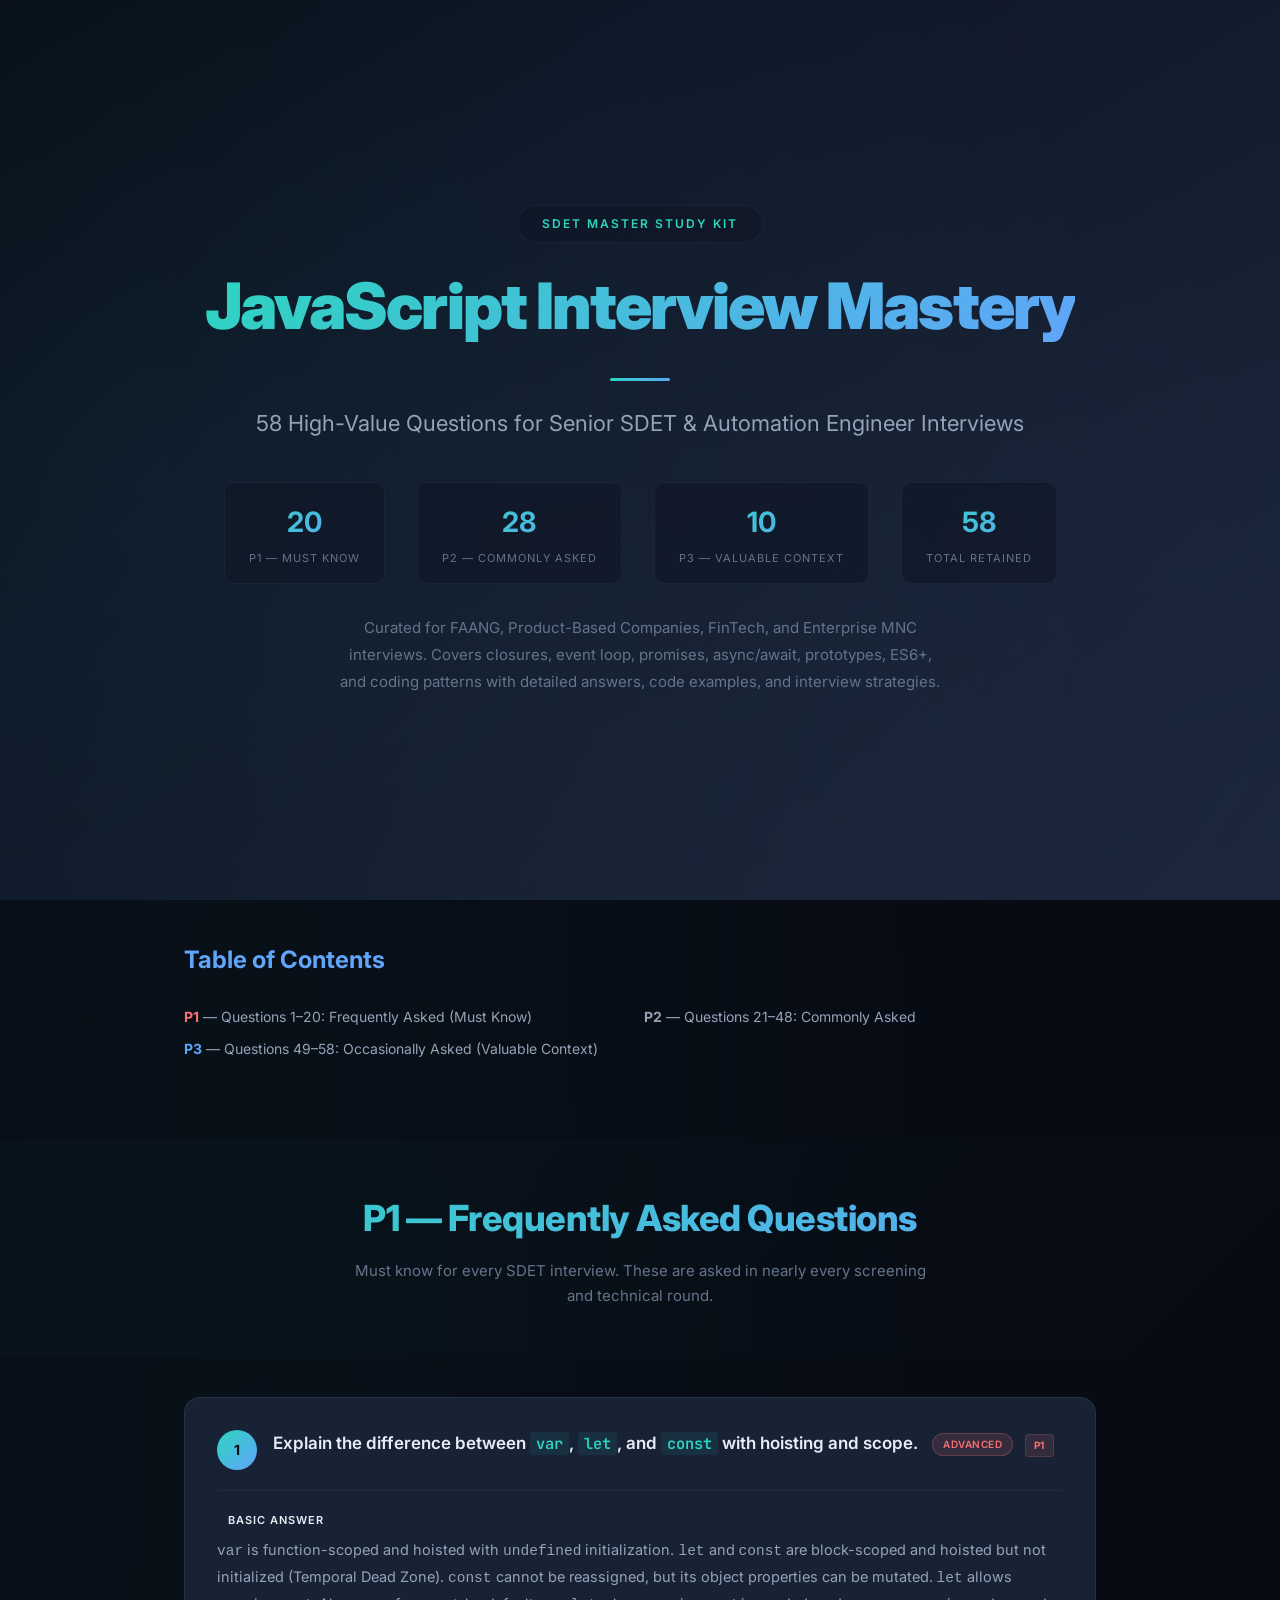
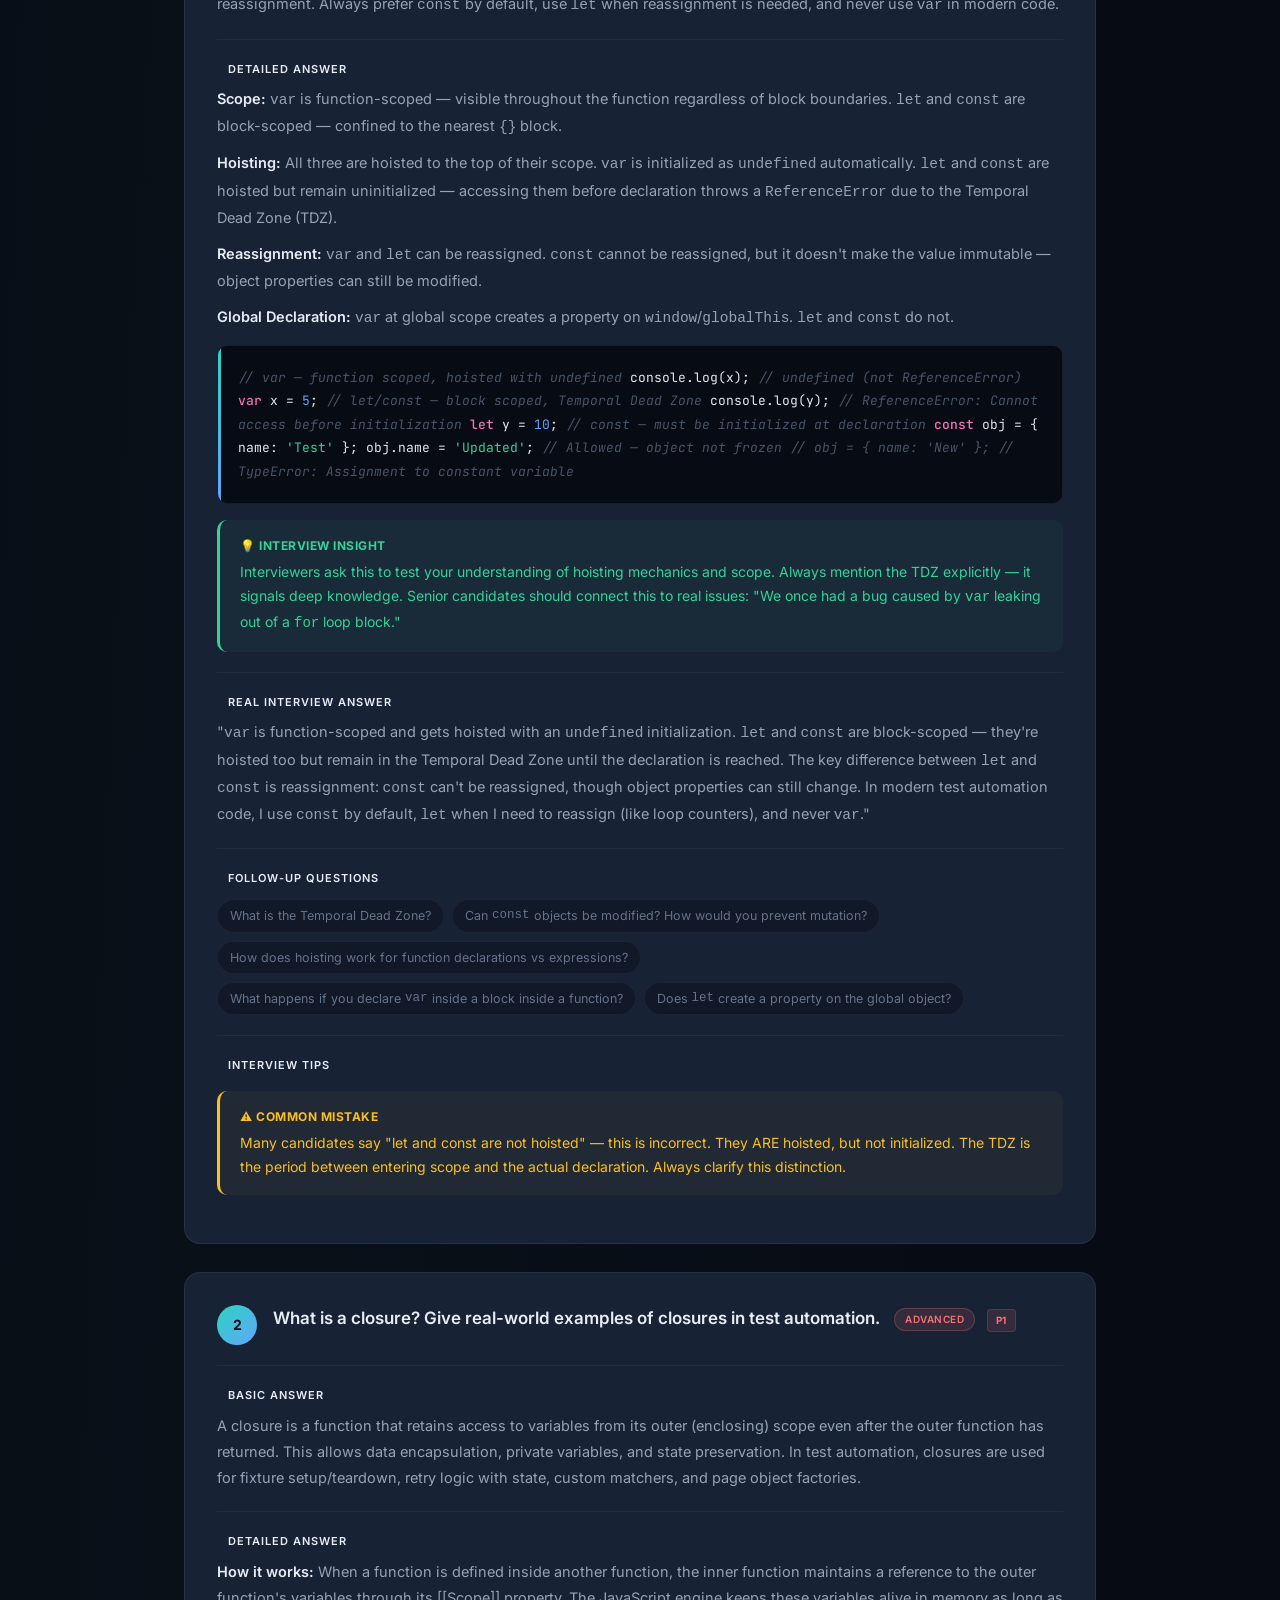
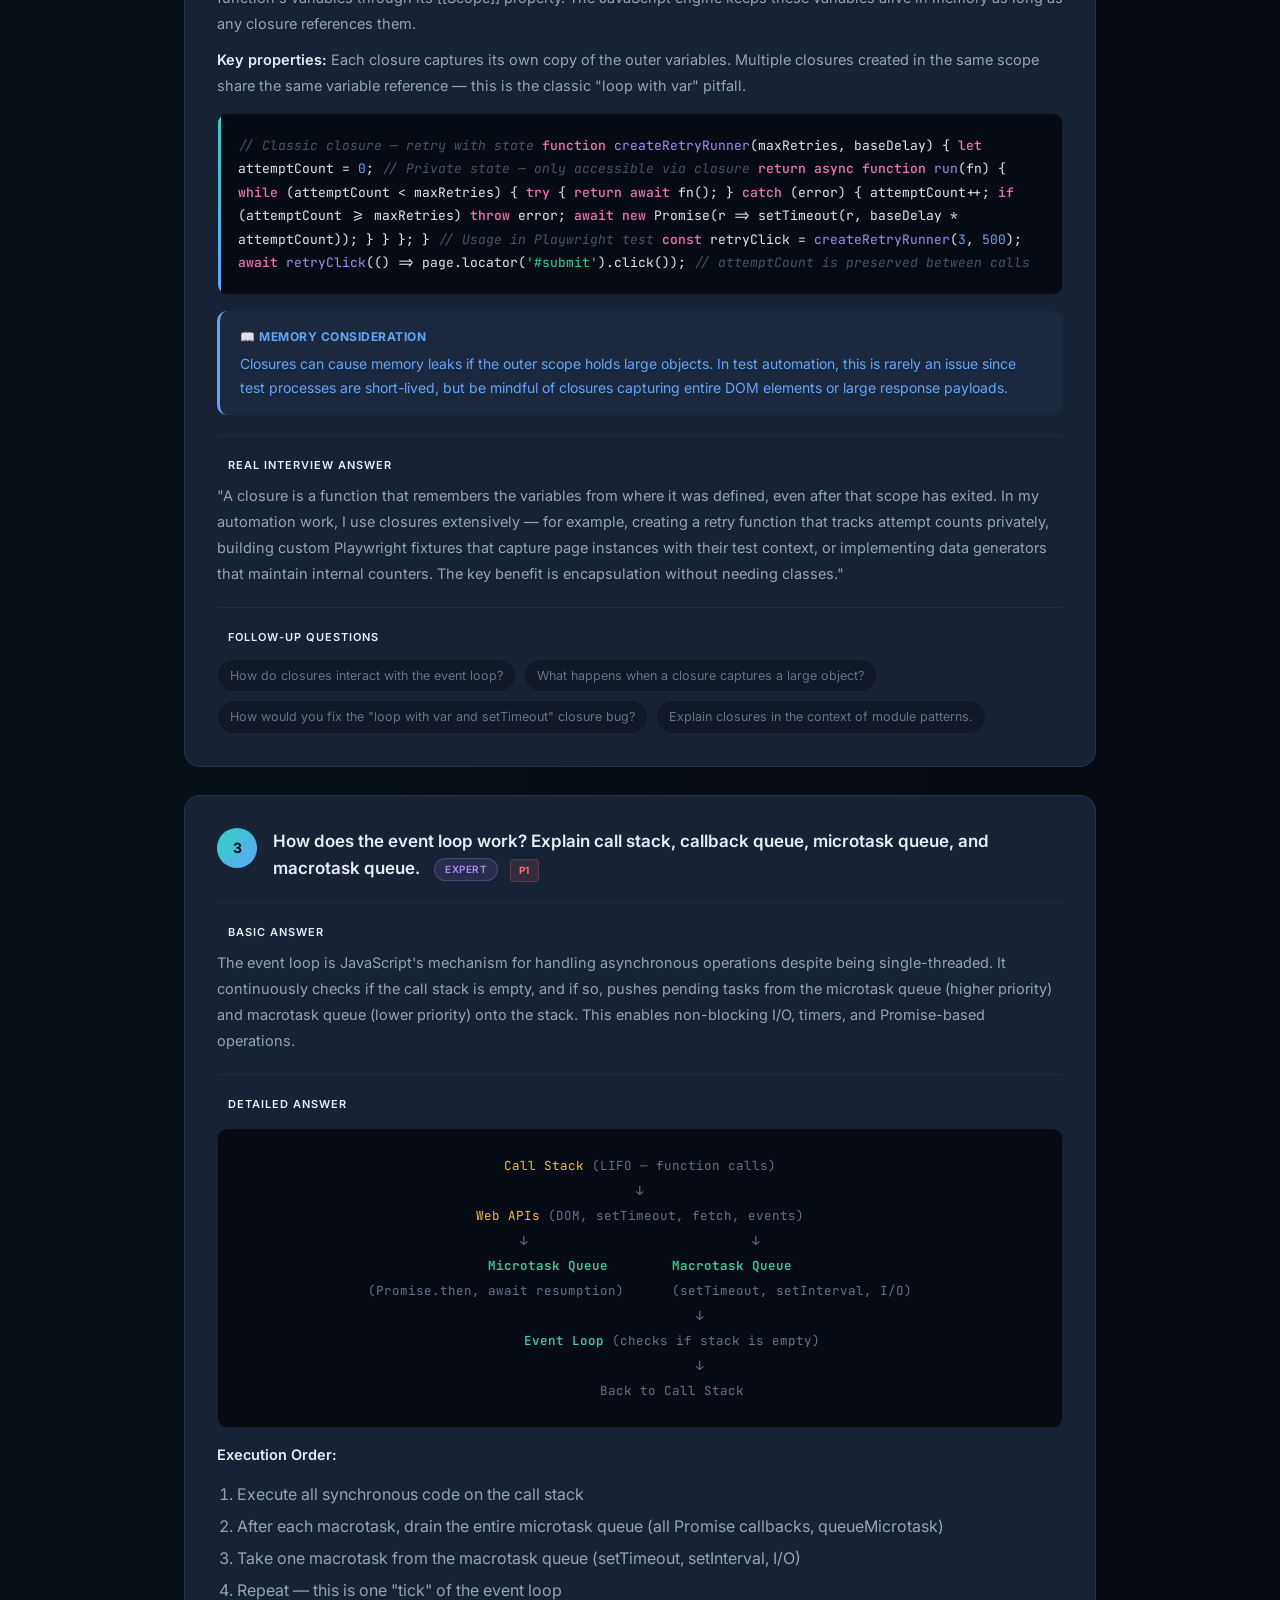
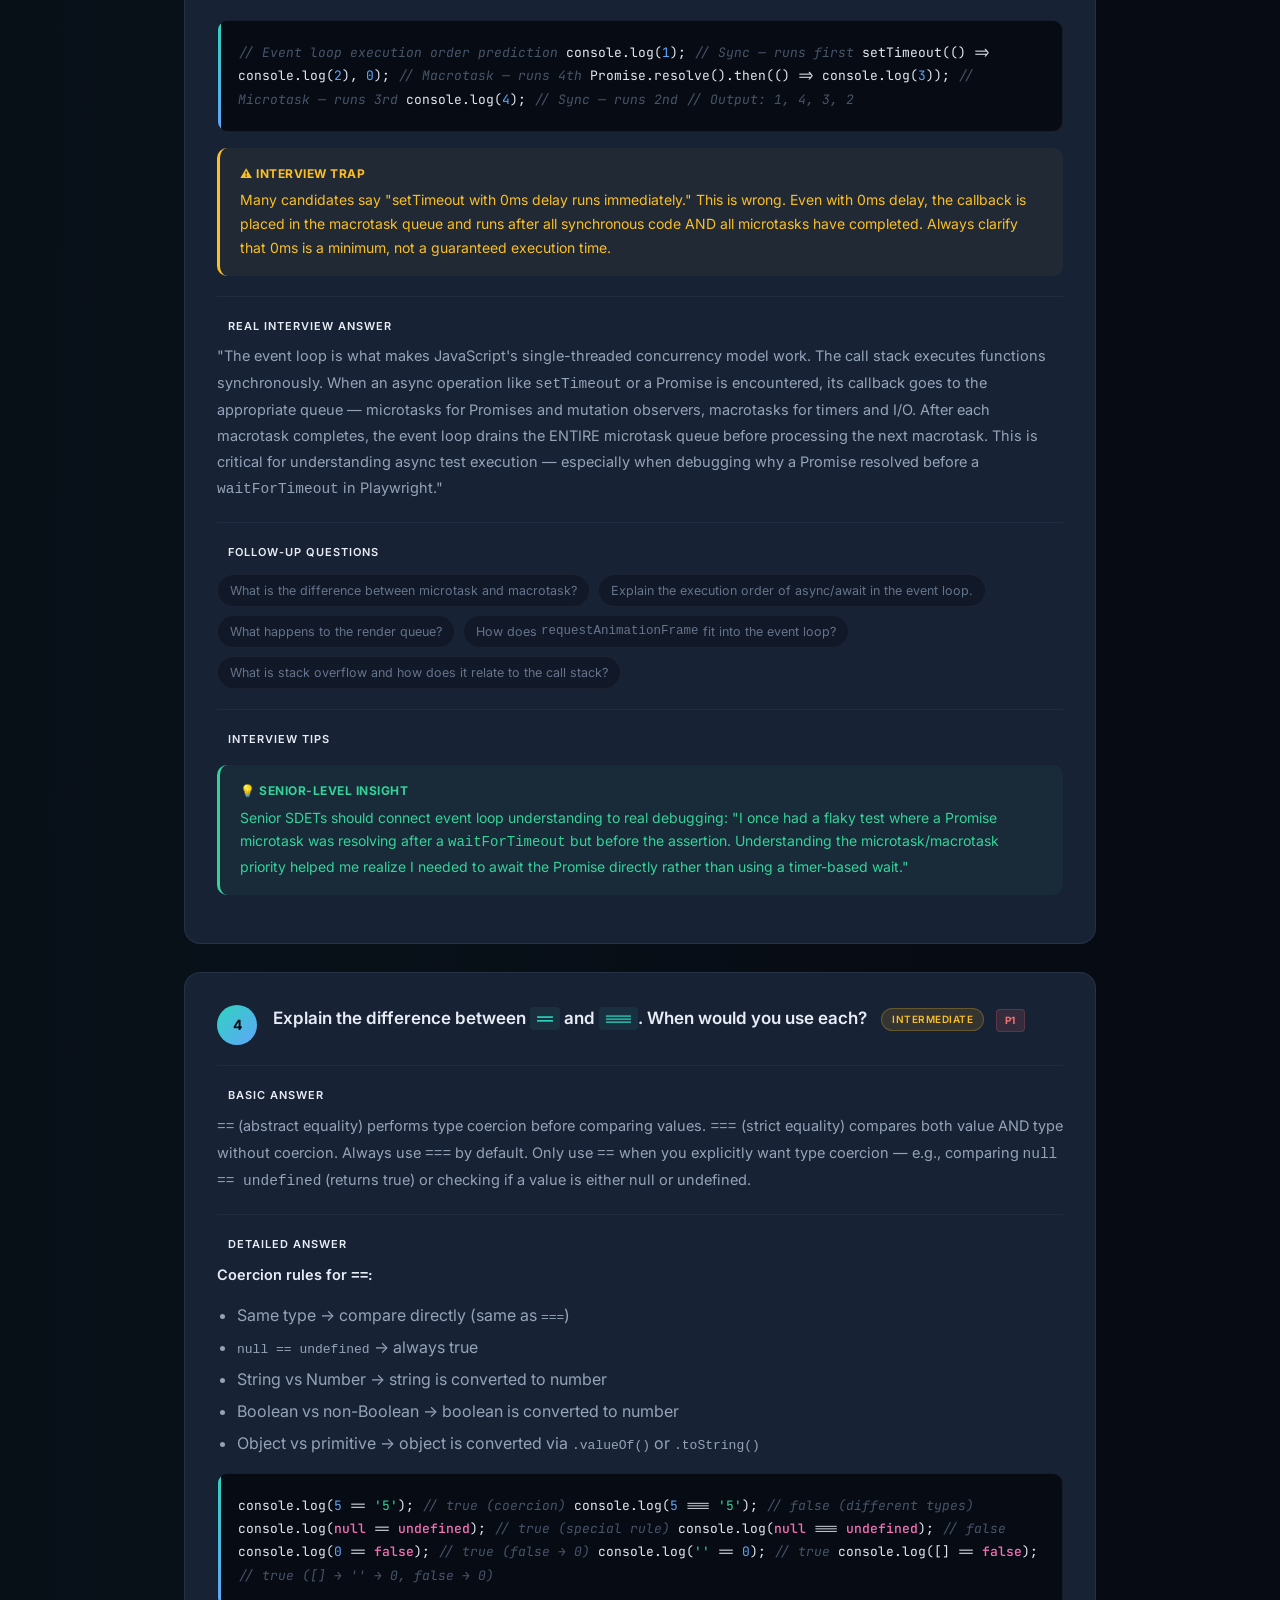
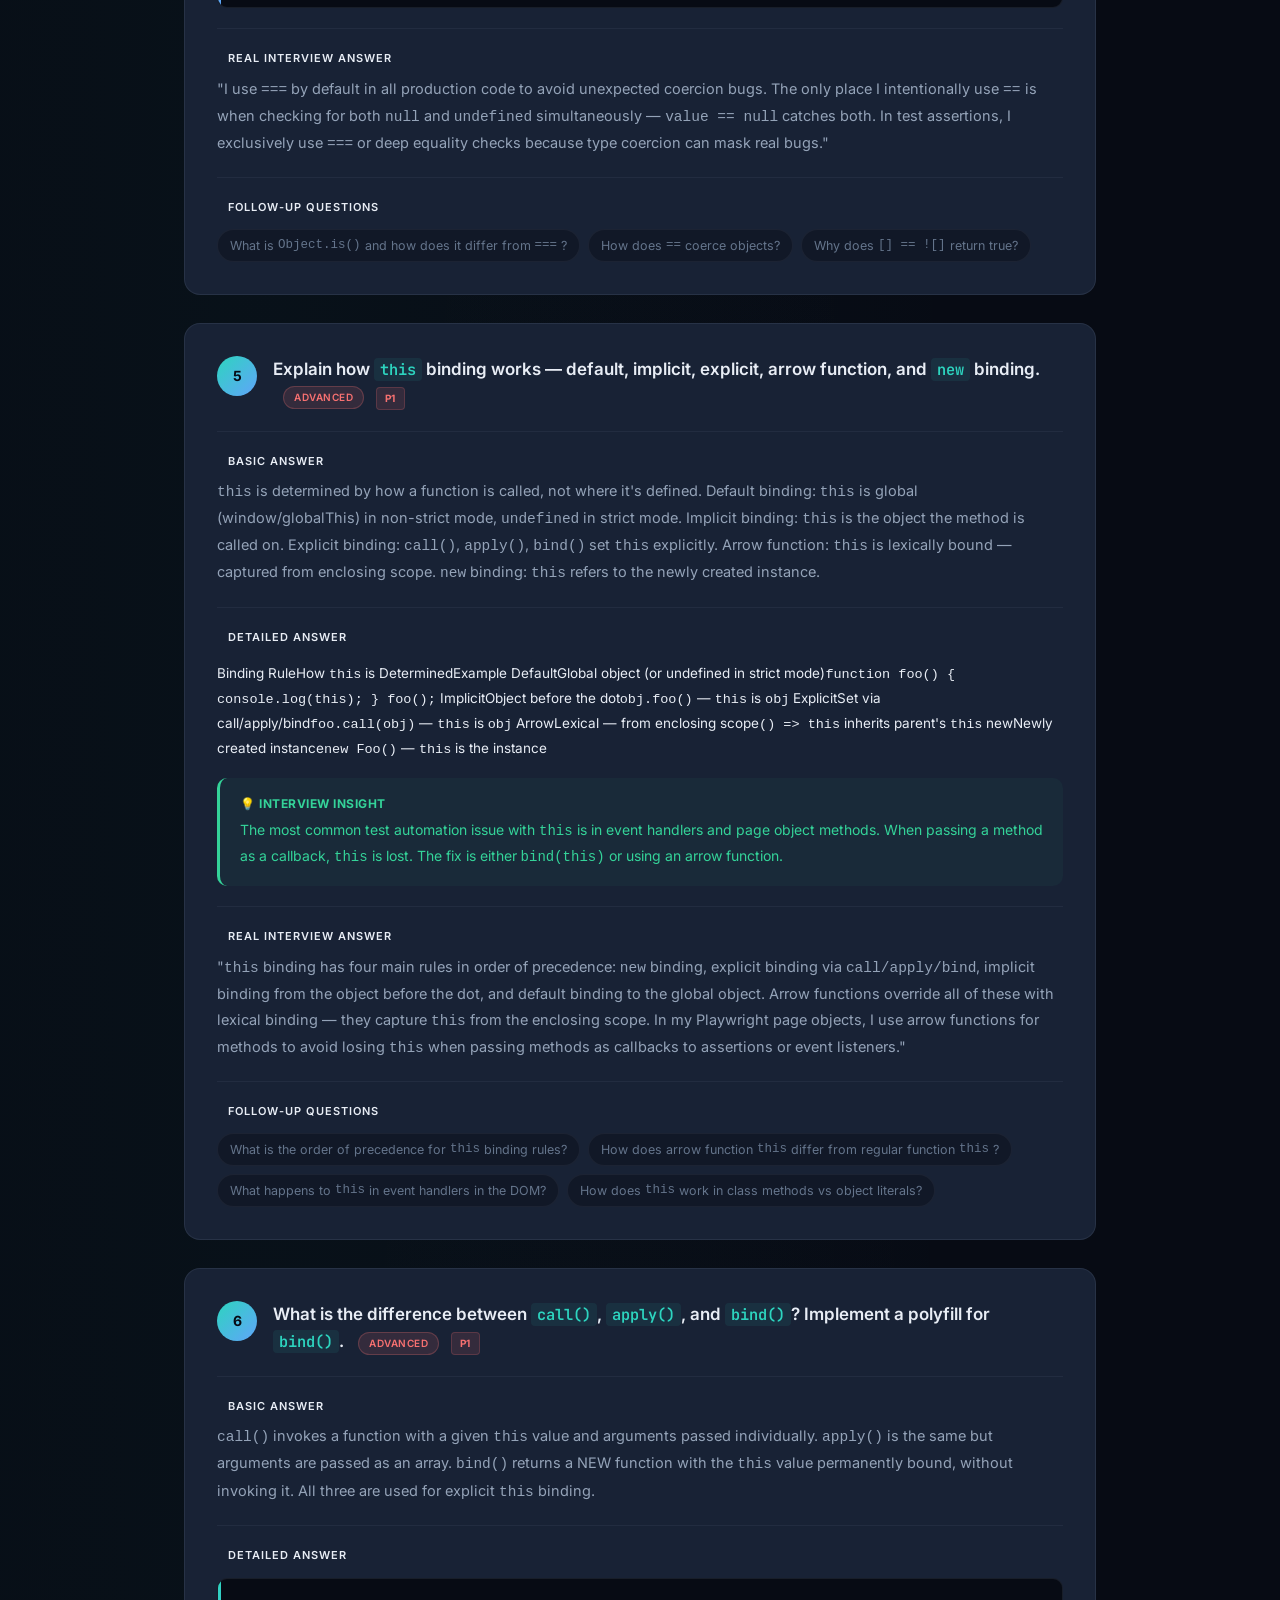
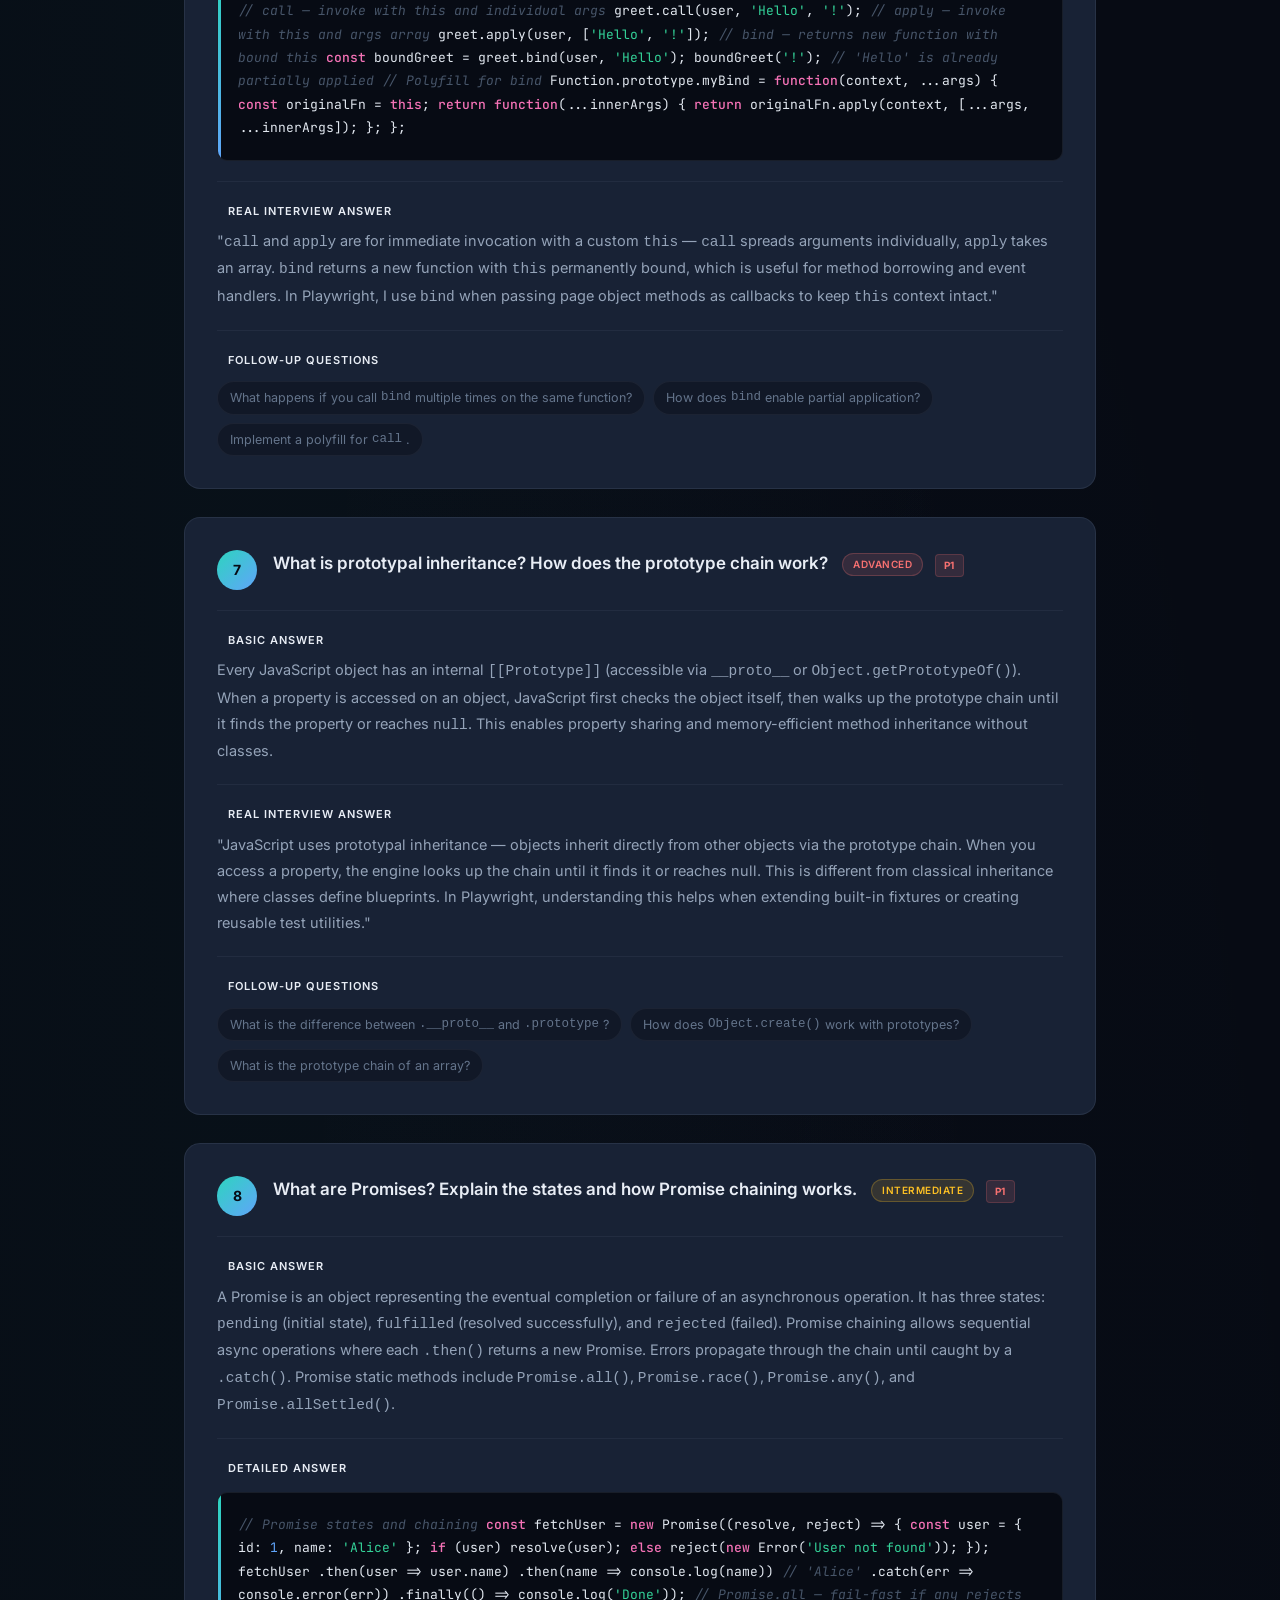
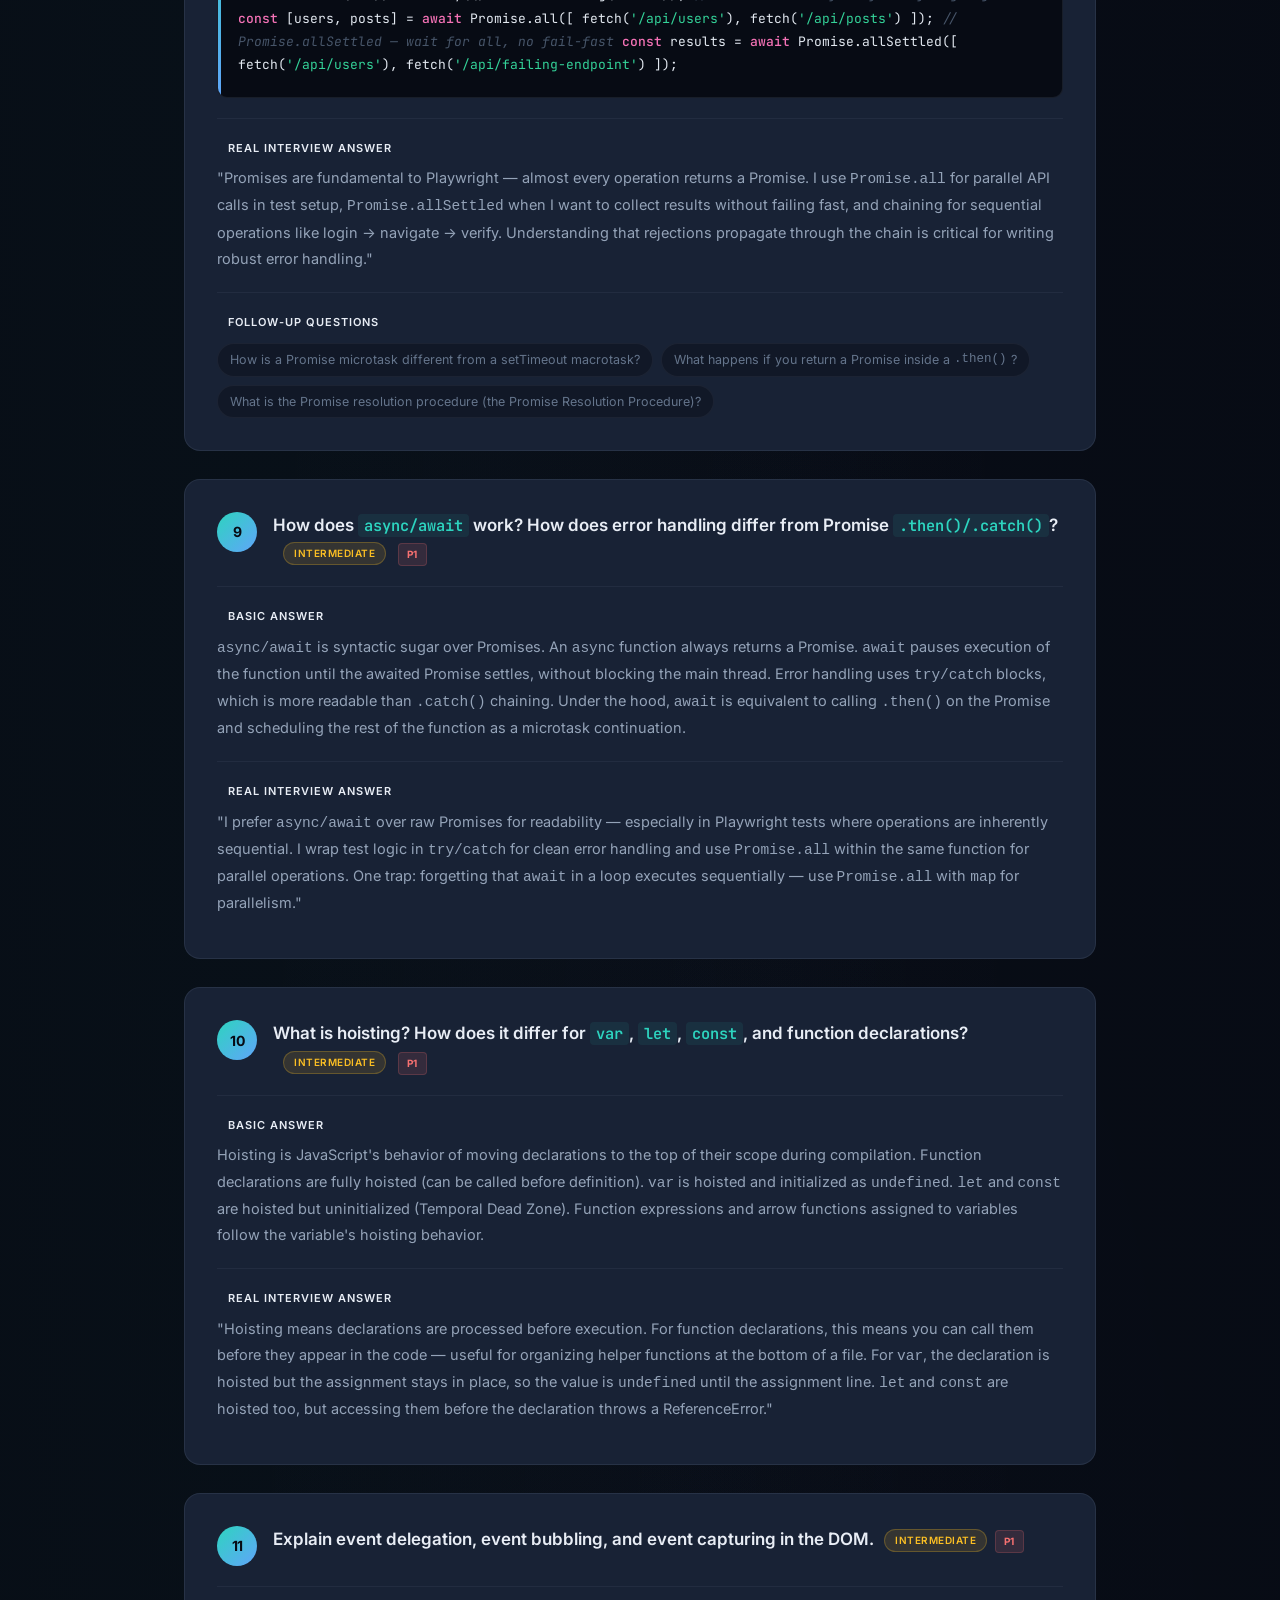
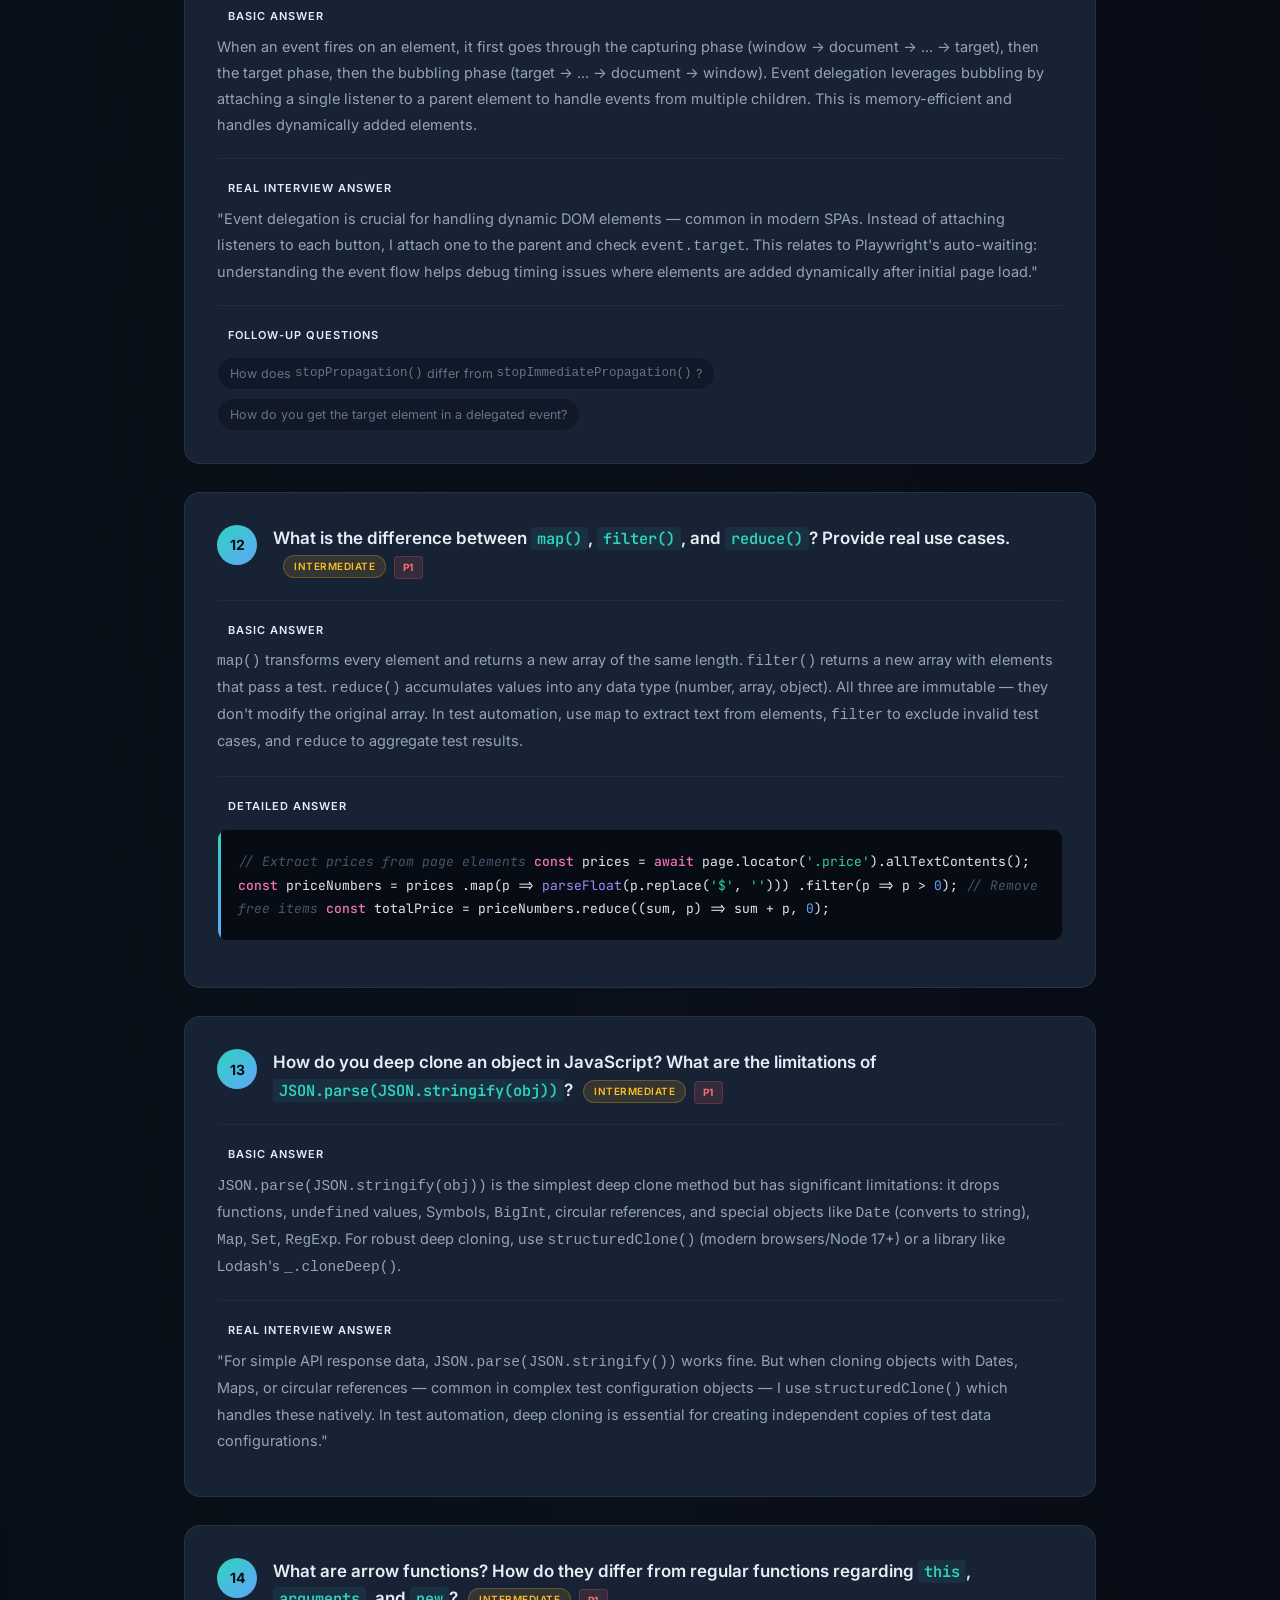
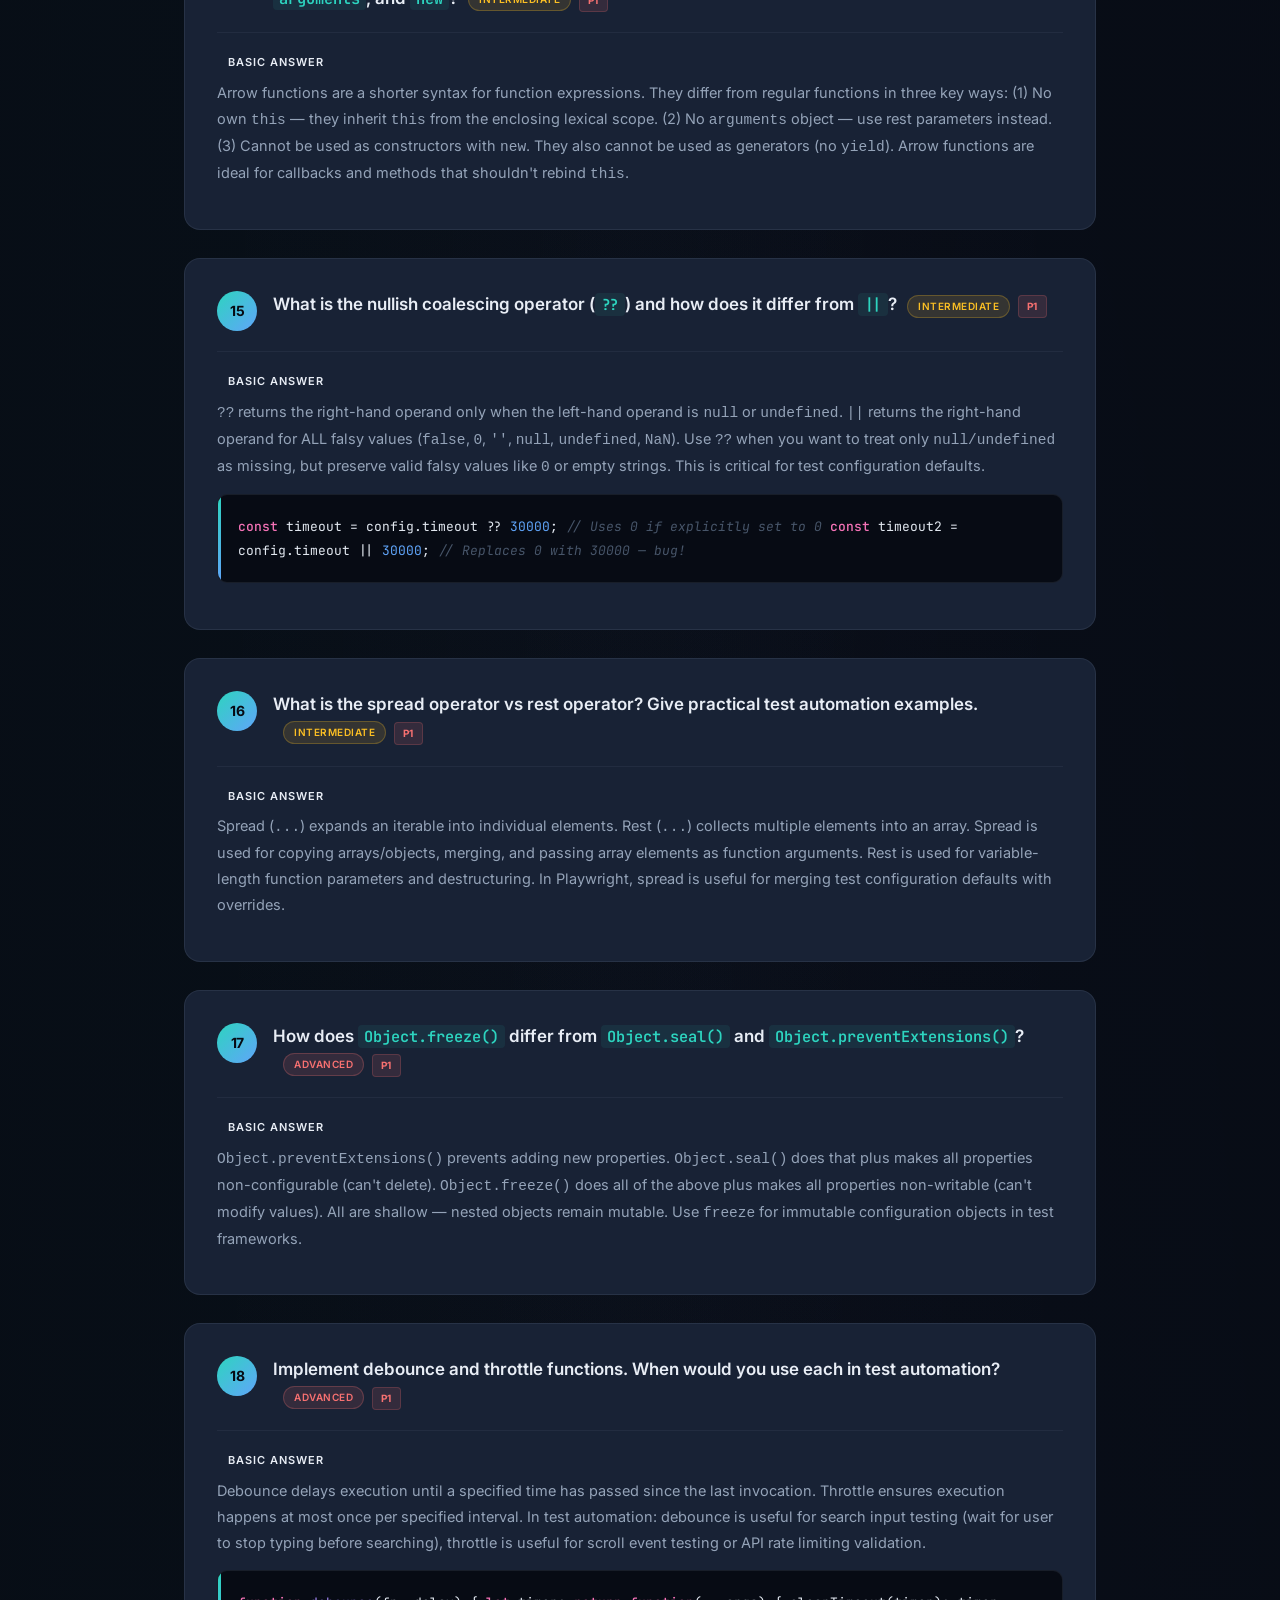
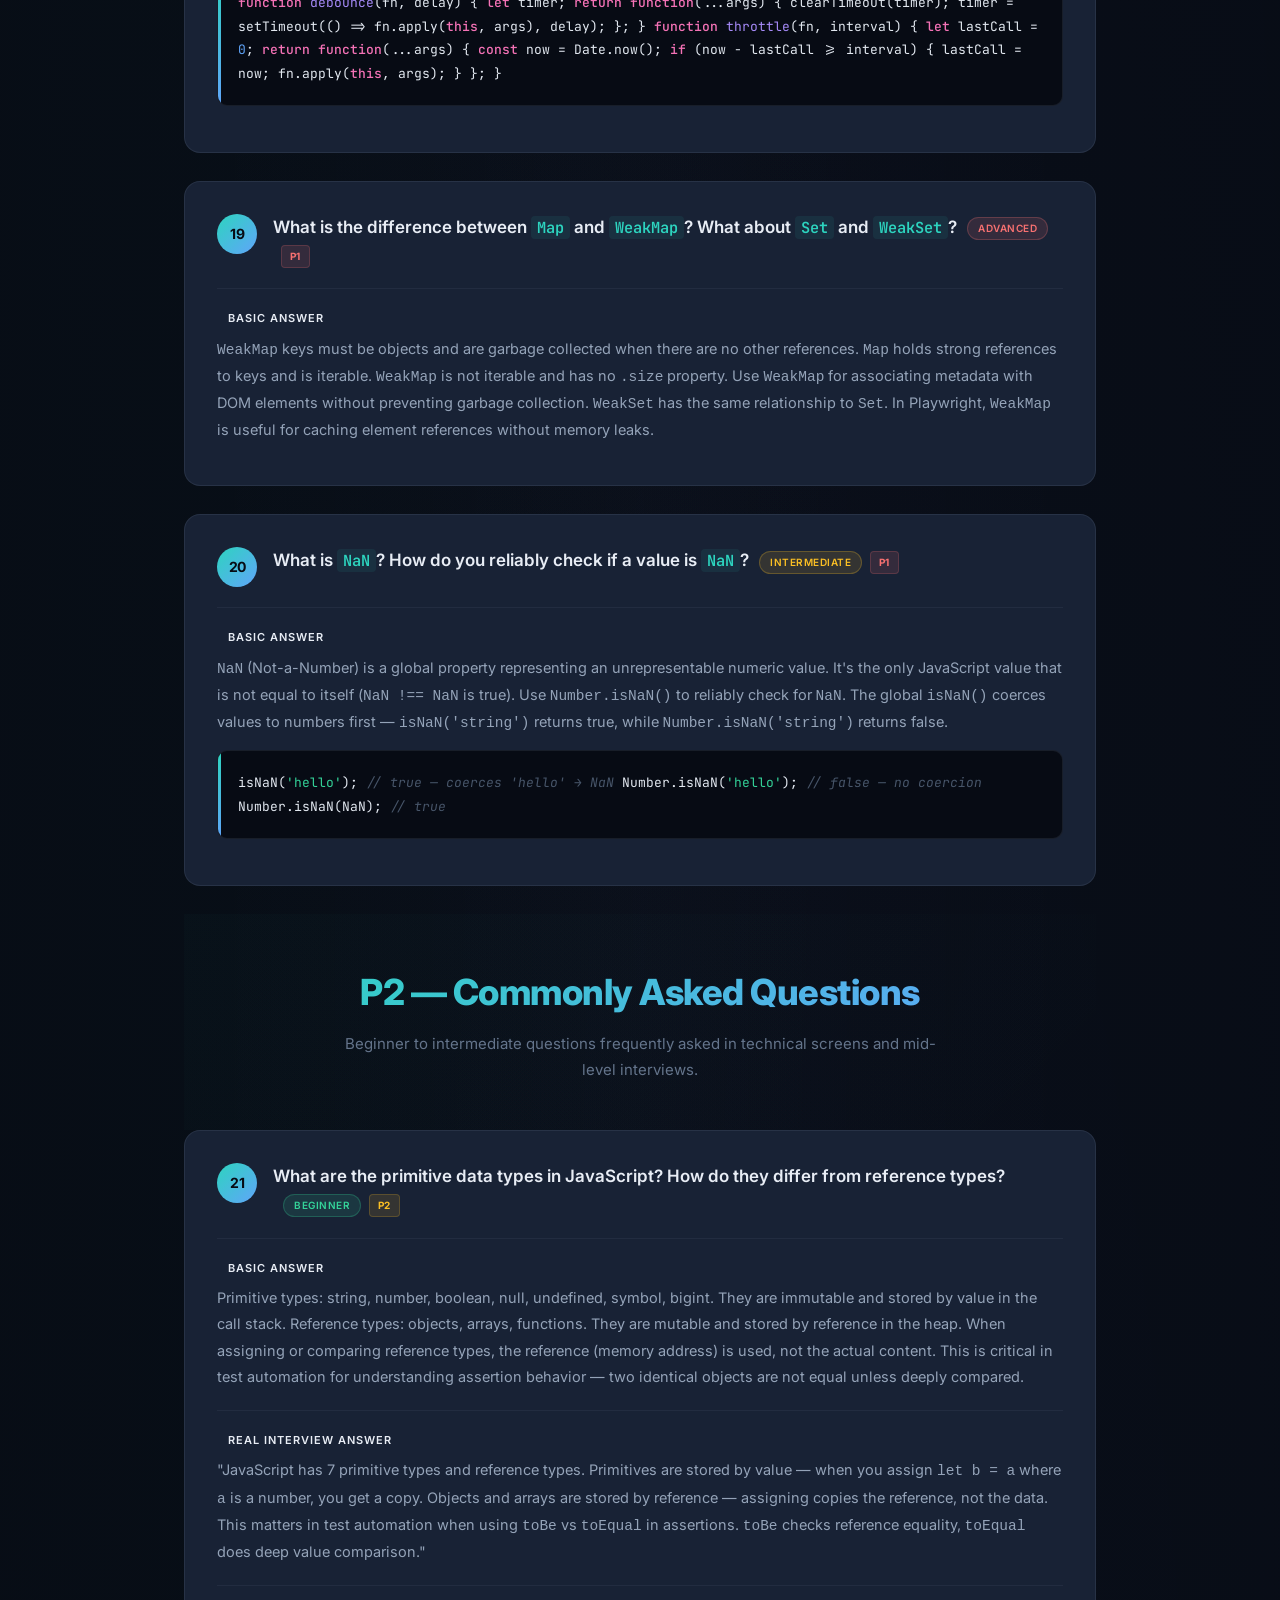
==== SDET-MASTER-STUDY-KIT/01-JavaScript/JavaScript-Interview-Mastery.html @ d8bc0717 "Add files via upload" ====
<!DOCTYPE html>
<html lang="en">
<head>
<meta charset="UTF-8">
<meta name="viewport" content="width=device-width, initial-scale=1.0">
<title>JavaScript Interview Mastery — SDET Study Kit</title>
<link rel="preconnect" href="https://fonts.googleapis.com">
<link rel="preconnect" href="https://fonts.gstatic.com" crossorigin>
<link href="https://fonts.googleapis.com/css2?family=Inter:wght@300;400;500;600;700;800;900&family=JetBrains+Mono:wght@400;500;600;700&display=swap" rel="stylesheet">
<link rel="stylesheet" href="../assets/css/nebula.css">
<style>
  /* JavaScript-specific overrides */
  .cover-page::before {
    background:
      radial-gradient(circle at 30% 50%, rgba(45, 212, 191, 0.06) 0%, transparent 50%),
      radial-gradient(circle at 70% 50%, rgba(96, 165, 250, 0.05) 0%, transparent 50%),
      radial-gradient(circle at 50% 80%, rgba(167, 139, 250, 0.03) 0%, transparent 50%);
  }
  .cover-title { background: var(--gradient-primary); -webkit-background-clip: text; -webkit-text-fill-color: transparent; background-clip: text; }
  .cover-divider { background: var(--gradient-primary); }
  .cover-meta-item .number { background: var(--gradient-primary); -webkit-background-clip: text; -webkit-text-fill-color: transparent; background-clip: text; }
  .section-divider h2 { background: var(--gradient-primary); -webkit-background-clip: text; -webkit-text-fill-color: transparent; background-clip: text; }
  .q-number { background: var(--gradient-primary); }
  .q-section-title.basic::before { background: var(--gradient-primary); }
</style>
</head>
<body>

<!-- ===== COVER PAGE ===== -->
<div class="cover-page">
  <div class="cover-badge">SDET Master Study Kit</div>
  <h1 class="cover-title">JavaScript Interview Mastery</h1>
  <div class="cover-divider"></div>
  <p class="cover-subtitle">58 High-Value Questions for Senior SDET &amp; Automation Engineer Interviews</p>
  <div class="cover-meta">
    <div class="cover-meta-item">
      <span class="number">20</span>
      <span class="label">P1 — Must Know</span>
    </div>
    <div class="cover-meta-item">
      <span class="number">28</span>
      <span class="label">P2 — Commonly Asked</span>
    </div>
    <div class="cover-meta-item">
      <span class="number">10</span>
      <span class="label">P3 — Valuable Context</span>
    </div>
    <div class="cover-meta-item">
      <span class="number">58</span>
      <span class="label">Total Retained</span>
    </div>
  </div>
  <p class="cover-description" style="margin-top: 30px;">
    Curated for FAANG, Product-Based Companies, FinTech, and Enterprise MNC interviews.
    Covers closures, event loop, promises, async/await, prototypes, ES6+, and coding patterns
    with detailed answers, code examples, and interview strategies.
  </p>
</div>

<!-- ===== TABLE OF CONTENTS ===== -->
<div class="container">
  <h2 style="font-size: 24px; margin-bottom: 24px; color: var(--accent-blue);">Table of Contents</h2>
  <div style="display: grid; grid-template-columns: 1fr 1fr; gap: 8px; margin-bottom: 40px;">
    <div style="color: var(--text-secondary); font-size: 14px;"><strong style="color: var(--accent-red);">P1</strong> — Questions 1–20: Frequently Asked (Must Know)</div>
    <div style="color: var(--text-secondary); font-size: 14px;"><strong style="color: var(--accent-orange);">P2</strong> — Questions 21–48: Commonly Asked</div>
    <div style="color: var(--text-secondary); font-size: 14px;"><strong style="color: var(--accent-blue);">P3</strong> — Questions 49–58: Occasionally Asked (Valuable Context)</div>
  </div>
</div>

<!-- ===== P1 SECTION ===== -->
<div class="section-divider">
  <h2>P1 — Frequently Asked Questions</h2>
  <p>Must know for every SDET interview. These are asked in nearly every screening and technical round.</p>
</div>

<div class="container">

  <!-- Q1 -->
  <div class="question-card">
    <div class="q-header">
      <span class="q-number">1</span>
      <div>
        <span class="q-text">Explain the difference between <code>var</code>, <code>let</code>, and <code>const</code> with hoisting and scope.</span>
        <span class="q-badge badge-advanced">Advanced</span>
        <span class="priority-p1">P1</span>
      </div>
    </div>

    <div class="q-section">
      <div class="q-section-title">Basic Answer</div>
      <p><code>var</code> is function-scoped and hoisted with <code>undefined</code> initialization. <code>let</code> and <code>const</code> are block-scoped and hoisted but not initialized (Temporal Dead Zone). <code>const</code> cannot be reassigned, but its object properties can be mutated. <code>let</code> allows reassignment. Always prefer <code>const</code> by default, use <code>let</code> when reassignment is needed, and never use <code>var</code> in modern code.</p>
    </div>

    <div class="q-section">
      <div class="q-section-title green">Detailed Answer</div>
      <p><strong>Scope:</strong> <code>var</code> is function-scoped — visible throughout the function regardless of block boundaries. <code>let</code> and <code>const</code> are block-scoped — confined to the nearest <code>{}</code> block.</p>
      <p><strong>Hoisting:</strong> All three are hoisted to the top of their scope. <code>var</code> is initialized as <code>undefined</code> automatically. <code>let</code> and <code>const</code> are hoisted but remain uninitialized — accessing them before declaration throws a <code>ReferenceError</code> due to the Temporal Dead Zone (TDZ).</p>
      <p><strong>Reassignment:</strong> <code>var</code> and <code>let</code> can be reassigned. <code>const</code> cannot be reassigned, but it doesn't make the value immutable — object properties can still be modified.</p>
      <p><strong>Global Declaration:</strong> <code>var</code> at global scope creates a property on <code>window</code>/<code>globalThis</code>. <code>let</code> and <code>const</code> do not.</p>

      <div class="code-block">
<span class="comment">// var — function scoped, hoisted with undefined</span>
console.log(x); <span class="comment">// undefined (not ReferenceError)</span>
<span class="keyword">var</span> x = <span class="number">5</span>;

<span class="comment">// let/const — block scoped, Temporal Dead Zone</span>
console.log(y); <span class="comment">// ReferenceError: Cannot access before initialization</span>
<span class="keyword">let</span> y = <span class="number">10</span>;

<span class="comment">// const — must be initialized at declaration</span>
<span class="keyword">const</span> obj = { name: <span class="string">'Test'</span> };
obj.name = <span class="string">'Updated'</span>; <span class="comment">// Allowed — object not frozen</span>
<span class="comment">// obj = { name: 'New' }; // TypeError: Assignment to constant variable</span>
      </div>

      <div class="callout callout-tip">
        <strong>💡 Interview Insight</strong>
        Interviewers ask this to test your understanding of hoisting mechanics and scope. Always mention the TDZ explicitly — it signals deep knowledge. Senior candidates should connect this to real issues: "We once had a bug caused by <code>var</code> leaking out of a <code>for</code> loop block."
      </div>
    </div>

    <div class="q-section">
      <div class="q-section-title orange">Real Interview Answer</div>
      <p>"<code>var</code> is function-scoped and gets hoisted with an <code>undefined</code> initialization. <code>let</code> and <code>const</code> are block-scoped — they're hoisted too but remain in the Temporal Dead Zone until the declaration is reached. The key difference between <code>let</code> and <code>const</code> is reassignment: <code>const</code> can't be reassigned, though object properties can still change. In modern test automation code, I use <code>const</code> by default, <code>let</code> when I need to reassign (like loop counters), and never <code>var</code>."</p>
    </div>

    <div class="q-section">
      <div class="q-section-title red">Follow-Up Questions</div>
      <div class="follow-ups">
        <span class="follow-up-item">What is the Temporal Dead Zone?</span>
        <span class="follow-up-item">Can <code>const</code> objects be modified? How would you prevent mutation?</span>
        <span class="follow-up-item">How does hoisting work for function declarations vs expressions?</span>
        <span class="follow-up-item">What happens if you declare <code>var</code> inside a block inside a function?</span>
        <span class="follow-up-item">Does <code>let</code> create a property on the global object?</span>
      </div>
    </div>

    <div class="q-section">
      <div class="q-section-title cyan">Interview Tips</div>
      <div class="callout callout-warning">
        <strong>⚠️ Common Mistake</strong>
        Many candidates say "let and const are not hoisted" — this is incorrect. They ARE hoisted, but not initialized. The TDZ is the period between entering scope and the actual declaration. Always clarify this distinction.
      </div>
    </div>
  </div>

  <!-- Q2 -->
  <div class="question-card">
    <div class="q-header">
      <span class="q-number">2</span>
      <div>
        <span class="q-text">What is a closure? Give real-world examples of closures in test automation.</span>
        <span class="q-badge badge-advanced">Advanced</span>
        <span class="priority-p1">P1</span>
      </div>
    </div>

    <div class="q-section">
      <div class="q-section-title">Basic Answer</div>
      <p>A closure is a function that retains access to variables from its outer (enclosing) scope even after the outer function has returned. This allows data encapsulation, private variables, and state preservation. In test automation, closures are used for fixture setup/teardown, retry logic with state, custom matchers, and page object factories.</p>
    </div>

    <div class="q-section">
      <div class="q-section-title green">Detailed Answer</div>
      <p><strong>How it works:</strong> When a function is defined inside another function, the inner function maintains a reference to the outer function's variables through its [[Scope]] property. The JavaScript engine keeps these variables alive in memory as long as any closure references them.</p>
      <p><strong>Key properties:</strong> Each closure captures its own copy of the outer variables. Multiple closures created in the same scope share the same variable reference — this is the classic "loop with var" pitfall.</p>

      <div class="code-block">
<span class="comment">// Classic closure — retry with state</span>
<span class="keyword">function</span> <span class="function">createRetryRunner</span>(maxRetries, baseDelay) {
  <span class="keyword">let</span> attemptCount = <span class="number">0</span>; <span class="comment">// Private state — only accessible via closure</span>

  <span class="keyword">return async function</span> <span class="function">run</span>(fn) {
    <span class="keyword">while</span> (attemptCount < maxRetries) {
      <span class="keyword">try</span> {
        <span class="keyword">return await</span> fn();
      } <span class="keyword">catch</span> (error) {
        attemptCount++;
        <span class="keyword">if</span> (attemptCount >= maxRetries) <span class="keyword">throw</span> error;
        <span class="keyword">await new</span> Promise(r => setTimeout(r, baseDelay * attemptCount));
      }
    }
  };
}

<span class="comment">// Usage in Playwright test</span>
<span class="keyword">const</span> retryClick = <span class="function">createRetryRunner</span>(<span class="number">3</span>, <span class="number">500</span>);
<span class="keyword">await</span> <span class="function">retryClick</span>(() => page.locator(<span class="string">'#submit'</span>).click());
<span class="comment">// attemptCount is preserved between calls</span>
      </div>

      <div class="callout callout-info">
        <strong>📖 Memory Consideration</strong>
        Closures can cause memory leaks if the outer scope holds large objects. In test automation, this is rarely an issue since test processes are short-lived, but be mindful of closures capturing entire DOM elements or large response payloads.
      </div>
    </div>

    <div class="q-section">
      <div class="q-section-title orange">Real Interview Answer</div>
      <p>"A closure is a function that remembers the variables from where it was defined, even after that scope has exited. In my automation work, I use closures extensively — for example, creating a retry function that tracks attempt counts privately, building custom Playwright fixtures that capture page instances with their test context, or implementing data generators that maintain internal counters. The key benefit is encapsulation without needing classes."</p>
    </div>

    <div class="q-section">
      <div class="q-section-title red">Follow-Up Questions</div>
      <div class="follow-ups">
        <span class="follow-up-item">How do closures interact with the event loop?</span>
        <span class="follow-up-item">What happens when a closure captures a large object?</span>
        <span class="follow-up-item">How would you fix the "loop with var and setTimeout" closure bug?</span>
        <span class="follow-up-item">Explain closures in the context of module patterns.</span>
      </div>
    </div>
  </div>

  <!-- Q3 -->
  <div class="question-card">
    <div class="q-header">
      <span class="q-number">3</span>
      <div>
        <span class="q-text">How does the event loop work? Explain call stack, callback queue, microtask queue, and macrotask queue.</span>
        <span class="q-badge badge-expert">Expert</span>
        <span class="priority-p1">P1</span>
      </div>
    </div>

    <div class="q-section">
      <div class="q-section-title">Basic Answer</div>
      <p>The event loop is JavaScript's mechanism for handling asynchronous operations despite being single-threaded. It continuously checks if the call stack is empty, and if so, pushes pending tasks from the microtask queue (higher priority) and macrotask queue (lower priority) onto the stack. This enables non-blocking I/O, timers, and Promise-based operations.</p>
    </div>

    <div class="q-section">
      <div class="q-section-title green">Detailed Answer</div>

      <div class="diagram-box">
        <span class="label">Call Stack</span> (LIFO — function calls)<br>
        ↓<br>
        <span class="label">Web APIs</span> (DOM, setTimeout, fetch, events)<br>
        ↓&nbsp;&nbsp;&nbsp;&nbsp;&nbsp;&nbsp;&nbsp;&nbsp;&nbsp;&nbsp;&nbsp;&nbsp;&nbsp;&nbsp;&nbsp;&nbsp;&nbsp;&nbsp;&nbsp;&nbsp;&nbsp;&nbsp;&nbsp;&nbsp;&nbsp;&nbsp;&nbsp;&nbsp;↓<br>
        <span class="highlight">Microtask Queue</span><span style="color:#666;">&nbsp;&nbsp;&nbsp;&nbsp;&nbsp;&nbsp;&nbsp;&nbsp;</span><span class="highlight">Macrotask Queue</span><br>
        (Promise.then, await resumption)&nbsp;&nbsp;&nbsp;&nbsp;&nbsp;&nbsp;(setTimeout, setInterval, I/O)<br>
        &nbsp;&nbsp;&nbsp;&nbsp;&nbsp;&nbsp;&nbsp;&nbsp;&nbsp;&nbsp;&nbsp;&nbsp;&nbsp;&nbsp;&nbsp;↓<br>
        &nbsp;&nbsp;&nbsp;&nbsp;&nbsp;&nbsp;&nbsp;&nbsp;<span class="arrow">Event Loop</span> (checks if stack is empty)<br>
        &nbsp;&nbsp;&nbsp;&nbsp;&nbsp;&nbsp;&nbsp;&nbsp;&nbsp;&nbsp;&nbsp;&nbsp;&nbsp;&nbsp;&nbsp;↓<br>
        &nbsp;&nbsp;&nbsp;&nbsp;&nbsp;&nbsp;&nbsp;&nbsp;Back to Call Stack
      </div>

      <p><strong>Execution Order:</strong></p>
      <ol style="color: var(--text-secondary); padding-left: 20px; line-height: 2;">
        <li>Execute all synchronous code on the call stack</li>
        <li>After each macrotask, drain the entire microtask queue (all Promise callbacks, queueMicrotask)</li>
        <li>Take one macrotask from the macrotask queue (setTimeout, setInterval, I/O)</li>
        <li>Repeat — this is one "tick" of the event loop</li>
      </ol>

      <div class="code-block">
<span class="comment">// Event loop execution order prediction</span>
console.log(<span class="number">1</span>);  <span class="comment">// Sync — runs first</span>

setTimeout(() => console.log(<span class="number">2</span>), <span class="number">0</span>); <span class="comment">// Macrotask — runs 4th</span>

Promise.resolve().then(() => console.log(<span class="number">3</span>)); <span class="comment">// Microtask — runs 3rd</span>

console.log(<span class="number">4</span>);  <span class="comment">// Sync — runs 2nd</span>

<span class="comment">// Output: 1, 4, 3, 2</span>
      </div>

      <div class="callout callout-warning">
        <strong>⚠️ Interview Trap</strong>
        Many candidates say "setTimeout with 0ms delay runs immediately." This is wrong. Even with 0ms delay, the callback is placed in the macrotask queue and runs after all synchronous code AND all microtasks have completed. Always clarify that 0ms is a minimum, not a guaranteed execution time.
      </div>
    </div>

    <div class="q-section">
      <div class="q-section-title orange">Real Interview Answer</div>
      <p>"The event loop is what makes JavaScript's single-threaded concurrency model work. The call stack executes functions synchronously. When an async operation like <code>setTimeout</code> or a Promise is encountered, its callback goes to the appropriate queue — microtasks for Promises and mutation observers, macrotasks for timers and I/O. After each macrotask completes, the event loop drains the ENTIRE microtask queue before processing the next macrotask. This is critical for understanding async test execution — especially when debugging why a Promise resolved before a <code>waitForTimeout</code> in Playwright."</p>
    </div>

    <div class="q-section">
      <div class="q-section-title red">Follow-Up Questions</div>
      <div class="follow-ups">
        <span class="follow-up-item">What is the difference between microtask and macrotask?</span>
        <span class="follow-up-item">Explain the execution order of async/await in the event loop.</span>
        <span class="follow-up-item">What happens to the render queue?</span>
        <span class="follow-up-item">How does <code>requestAnimationFrame</code> fit into the event loop?</span>
        <span class="follow-up-item">What is stack overflow and how does it relate to the call stack?</span>
      </div>
    </div>

    <div class="q-section">
      <div class="q-section-title cyan">Interview Tips</div>
      <div class="callout callout-tip">
        <strong>💡 Senior-Level Insight</strong>
        Senior SDETs should connect event loop understanding to real debugging: "I once had a flaky test where a Promise microtask was resolving after a <code>waitForTimeout</code> but before the assertion. Understanding the microtask/macrotask priority helped me realize I needed to await the Promise directly rather than using a timer-based wait."
      </div>
    </div>
  </div>

  <!-- Q4 -->
  <div class="question-card">
    <div class="q-header">
      <span class="q-number">4</span>
      <div>
        <span class="q-text">Explain the difference between <code>==</code> and <code>===</code>. When would you use each?</span>
        <span class="q-badge badge-intermediate">Intermediate</span>
        <span class="priority-p1">P1</span>
      </div>
    </div>

    <div class="q-section">
      <div class="q-section-title">Basic Answer</div>
      <p><code>==</code> (abstract equality) performs type coercion before comparing values. <code>===</code> (strict equality) compares both value AND type without coercion. Always use <code>===</code> by default. Only use <code>==</code> when you explicitly want type coercion — e.g., comparing <code>null == undefined</code> (returns true) or checking if a value is either null or undefined.</p>
    </div>

    <div class="q-section">
      <div class="q-section-title green">Detailed Answer</div>
      <p><strong>Coercion rules for <code>==</code>:</strong></p>
      <ul style="color: var(--text-secondary); padding-left: 20px; line-height: 2;">
        <li>Same type → compare directly (same as <code>===</code>)</li>
        <li><code>null == undefined</code> → always true</li>
        <li>String vs Number → string is converted to number</li>
        <li>Boolean vs non-Boolean → boolean is converted to number</li>
        <li>Object vs primitive → object is converted via <code>.valueOf()</code> or <code>.toString()</code></li>
      </ul>

      <div class="code-block">
console.log(<span class="number">5</span> == <span class="string">'5'</span>);     <span class="comment">// true (coercion)</span>
console.log(<span class="number">5</span> === <span class="string">'5'</span>);    <span class="comment">// false (different types)</span>
console.log(<span class="keyword">null</span> == <span class="keyword">undefined</span>);  <span class="comment">// true (special rule)</span>
console.log(<span class="keyword">null</span> === <span class="keyword">undefined</span>); <span class="comment">// false</span>
console.log(<span class="number">0</span> == <span class="keyword">false</span>);      <span class="comment">// true (false → 0)</span>
console.log(<span class="string">''</span> == <span class="number">0</span>);        <span class="comment">// true</span>
console.log([] == <span class="keyword">false</span>);      <span class="comment">// true ([] → '' → 0, false → 0)</span>
      </div>
    </div>

    <div class="q-section">
      <div class="q-section-title orange">Real Interview Answer</div>
      <p>"I use <code>===</code> by default in all production code to avoid unexpected coercion bugs. The only place I intentionally use <code>==</code> is when checking for both <code>null</code> and <code>undefined</code> simultaneously — <code>value == null</code> catches both. In test assertions, I exclusively use <code>===</code> or deep equality checks because type coercion can mask real bugs."</p>
    </div>

    <div class="q-section">
      <div class="q-section-title red">Follow-Up Questions</div>
      <div class="follow-ups">
        <span class="follow-up-item">What is <code>Object.is()</code> and how does it differ from <code>===</code>?</span>
        <span class="follow-up-item">How does <code>==</code> coerce objects?</span>
        <span class="follow-up-item">Why does <code>[] == ![]</code> return true?</span>
      </div>
    </div>
  </div>

  <!-- Q5 -->
  <div class="question-card">
    <div class="q-header">
      <span class="q-number">5</span>
      <div>
        <span class="q-text">Explain how <code>this</code> binding works — default, implicit, explicit, arrow function, and <code>new</code> binding.</span>
        <span class="q-badge badge-advanced">Advanced</span>
        <span class="priority-p1">P1</span>
      </div>
    </div>

    <div class="q-section">
      <div class="q-section-title">Basic Answer</div>
      <p><code>this</code> is determined by how a function is called, not where it's defined. Default binding: <code>this</code> is global (window/globalThis) in non-strict mode, <code>undefined</code> in strict mode. Implicit binding: <code>this</code> is the object the method is called on. Explicit binding: <code>call()</code>, <code>apply()</code>, <code>bind()</code> set <code>this</code> explicitly. Arrow function: <code>this</code> is lexically bound — captured from enclosing scope. <code>new</code> binding: <code>this</code> refers to the newly created instance.</p>
    </div>

    <div class="q-section">
      <div class="q-section-title green">Detailed Answer</div>

      <div class="styled-table">
        <thead><tr><th>Binding Rule</th><th>How <code>this</code> is Determined</th><th>Example</th></tr></thead>
        <tbody>
          <tr><td>Default</td><td>Global object (or undefined in strict mode)</td><td><code>function foo() { console.log(this); } foo();</code></td></tr>
          <tr><td>Implicit</td><td>Object before the dot</td><td><code>obj.foo()</code> — <code>this</code> is <code>obj</code></td></tr>
          <tr><td>Explicit</td><td>Set via call/apply/bind</td><td><code>foo.call(obj)</code> — <code>this</code> is <code>obj</code></td></tr>
          <tr><td>Arrow</td><td>Lexical — from enclosing scope</td><td><code>() => this</code> inherits parent's <code>this</code></td></tr>
          <tr><td>new</td><td>Newly created instance</td><td><code>new Foo()</code> — <code>this</code> is the instance</td></tr>
        </tbody>
      </div>

      <div class="callout callout-tip">
        <strong>💡 Interview Insight</strong>
        The most common test automation issue with <code>this</code> is in event handlers and page object methods. When passing a method as a callback, <code>this</code> is lost. The fix is either <code>bind(this)</code> or using an arrow function.
      </div>
    </div>

    <div class="q-section">
      <div class="q-section-title orange">Real Interview Answer</div>
      <p>"<code>this</code> binding has four main rules in order of precedence: <code>new</code> binding, explicit binding via <code>call/apply/bind</code>, implicit binding from the object before the dot, and default binding to the global object. Arrow functions override all of these with lexical binding — they capture <code>this</code> from the enclosing scope. In my Playwright page objects, I use arrow functions for methods to avoid losing <code>this</code> when passing methods as callbacks to assertions or event listeners."</p>
    </div>

    <div class="q-section">
      <div class="q-section-title red">Follow-Up Questions</div>
      <div class="follow-ups">
        <span class="follow-up-item">What is the order of precedence for <code>this</code> binding rules?</span>
        <span class="follow-up-item">How does arrow function <code>this</code> differ from regular function <code>this</code>?</span>
        <span class="follow-up-item">What happens to <code>this</code> in event handlers in the DOM?</span>
        <span class="follow-up-item">How does <code>this</code> work in class methods vs object literals?</span>
      </div>
    </div>
  </div>

  <!-- Q6 -->
  <div class="question-card">
    <div class="q-header">
      <span class="q-number">6</span>
      <div>
        <span class="q-text">What is the difference between <code>call()</code>, <code>apply()</code>, and <code>bind()</code>? Implement a polyfill for <code>bind()</code>.</span>
        <span class="q-badge badge-advanced">Advanced</span>
        <span class="priority-p1">P1</span>
      </div>
    </div>

    <div class="q-section">
      <div class="q-section-title">Basic Answer</div>
      <p><code>call()</code> invokes a function with a given <code>this</code> value and arguments passed individually. <code>apply()</code> is the same but arguments are passed as an array. <code>bind()</code> returns a NEW function with the <code>this</code> value permanently bound, without invoking it. All three are used for explicit <code>this</code> binding.</p>
    </div>

    <div class="q-section">
      <div class="q-section-title green">Detailed Answer</div>

      <div class="code-block">
<span class="comment">// call — invoke with this and individual args</span>
greet.call(user, <span class="string">'Hello'</span>, <span class="string">'!'</span>);

<span class="comment">// apply — invoke with this and args array</span>
greet.apply(user, [<span class="string">'Hello'</span>, <span class="string">'!'</span>]);

<span class="comment">// bind — returns new function with bound this</span>
<span class="keyword">const</span> boundGreet = greet.bind(user, <span class="string">'Hello'</span>);
boundGreet(<span class="string">'!'</span>); <span class="comment">// 'Hello' is already partially applied</span>

<span class="comment">// Polyfill for bind</span>
Function.prototype.myBind = <span class="keyword">function</span>(context, ...args) {
  <span class="keyword">const</span> originalFn = <span class="keyword">this</span>;
  <span class="keyword">return function</span>(...innerArgs) {
    <span class="keyword">return</span> originalFn.apply(context, [...args, ...innerArgs]);
  };
};
      </div>
    </div>

    <div class="q-section">
      <div class="q-section-title orange">Real Interview Answer</div>
      <p>"<code>call</code> and <code>apply</code> are for immediate invocation with a custom <code>this</code> — <code>call</code> spreads arguments individually, <code>apply</code> takes an array. <code>bind</code> returns a new function with <code>this</code> permanently bound, which is useful for method borrowing and event handlers. In Playwright, I use <code>bind</code> when passing page object methods as callbacks to keep <code>this</code> context intact."</p>
    </div>

    <div class="q-section">
      <div class="q-section-title red">Follow-Up Questions</div>
      <div class="follow-ups">
        <span class="follow-up-item">What happens if you call <code>bind</code> multiple times on the same function?</span>
        <span class="follow-up-item">How does <code>bind</code> enable partial application?</span>
        <span class="follow-up-item">Implement a polyfill for <code>call</code>.</span>
      </div>
    </div>
  </div>

  <!-- Q7-20: Brief versions for P1 remaining questions -->
  <!-- Q7 -->
  <div class="question-card">
    <div class="q-header">
      <span class="q-number">7</span>
      <div>
        <span class="q-text">What is prototypal inheritance? How does the prototype chain work?</span>
        <span class="q-badge badge-advanced">Advanced</span>
        <span class="priority-p1">P1</span>
      </div>
    </div>
    <div class="q-section">
      <div class="q-section-title">Basic Answer</div>
      <p>Every JavaScript object has an internal <code>[[Prototype]]</code> (accessible via <code>__proto__</code> or <code>Object.getPrototypeOf()</code>). When a property is accessed on an object, JavaScript first checks the object itself, then walks up the prototype chain until it finds the property or reaches <code>null</code>. This enables property sharing and memory-efficient method inheritance without classes.</p>
    </div>
    <div class="q-section">
      <div class="q-section-title orange">Real Interview Answer</div>
      <p>"JavaScript uses prototypal inheritance — objects inherit directly from other objects via the prototype chain. When you access a property, the engine looks up the chain until it finds it or reaches null. This is different from classical inheritance where classes define blueprints. In Playwright, understanding this helps when extending built-in fixtures or creating reusable test utilities."</p>
    </div>
    <div class="q-section">
      <div class="q-section-title red">Follow-Up Questions</div>
      <div class="follow-ups">
        <span class="follow-up-item">What is the difference between <code>.__proto__</code> and <code>.prototype</code>?</span>
        <span class="follow-up-item">How does <code>Object.create()</code> work with prototypes?</span>
        <span class="follow-up-item">What is the prototype chain of an array?</span>
      </div>
    </div>
  </div>

  <!-- Q8 -->
  <div class="question-card">
    <div class="q-header">
      <span class="q-number">8</span>
      <div>
        <span class="q-text">What are Promises? Explain the states and how Promise chaining works.</span>
        <span class="q-badge badge-intermediate">Intermediate</span>
        <span class="priority-p1">P1</span>
      </div>
    </div>
    <div class="q-section">
      <div class="q-section-title">Basic Answer</div>
      <p>A Promise is an object representing the eventual completion or failure of an asynchronous operation. It has three states: <code>pending</code> (initial state), <code>fulfilled</code> (resolved successfully), and <code>rejected</code> (failed). Promise chaining allows sequential async operations where each <code>.then()</code> returns a new Promise. Errors propagate through the chain until caught by a <code>.catch()</code>. Promise static methods include <code>Promise.all()</code>, <code>Promise.race()</code>, <code>Promise.any()</code>, and <code>Promise.allSettled()</code>.</p>
    </div>
    <div class="q-section">
      <div class="q-section-title green">Detailed Answer</div>
      <div class="code-block">
<span class="comment">// Promise states and chaining</span>
<span class="keyword">const</span> fetchUser = <span class="keyword">new</span> Promise((resolve, reject) => {
  <span class="keyword">const</span> user = { id: <span class="number">1</span>, name: <span class="string">'Alice'</span> };
  <span class="keyword">if</span> (user) resolve(user);
  <span class="keyword">else</span> reject(<span class="keyword">new</span> Error(<span class="string">'User not found'</span>));
});

fetchUser
  .then(user => user.name)
  .then(name => console.log(name))  <span class="comment">// 'Alice'</span>
  .catch(err => console.error(err))
  .finally(() => console.log(<span class="string">'Done'</span>));

<span class="comment">// Promise.all — fail-fast if any rejects</span>
<span class="keyword">const</span> [users, posts] = <span class="keyword">await</span> Promise.all([
  fetch(<span class="string">'/api/users'</span>),
  fetch(<span class="string">'/api/posts'</span>)
]);

<span class="comment">// Promise.allSettled — wait for all, no fail-fast</span>
<span class="keyword">const</span> results = <span class="keyword">await</span> Promise.allSettled([
  fetch(<span class="string">'/api/users'</span>),
  fetch(<span class="string">'/api/failing-endpoint'</span>)
]);
      </div>
    </div>
    <div class="q-section">
      <div class="q-section-title orange">Real Interview Answer</div>
      <p>"Promises are fundamental to Playwright — almost every operation returns a Promise. I use <code>Promise.all</code> for parallel API calls in test setup, <code>Promise.allSettled</code> when I want to collect results without failing fast, and chaining for sequential operations like login → navigate → verify. Understanding that rejections propagate through the chain is critical for writing robust error handling."</p>
    </div>
    <div class="q-section">
      <div class="q-section-title red">Follow-Up Questions</div>
      <div class="follow-ups">
        <span class="follow-up-item">How is a Promise microtask different from a setTimeout macrotask?</span>
        <span class="follow-up-item">What happens if you return a Promise inside a <code>.then()</code>?</span>
        <span class="follow-up-item">What is the Promise resolution procedure (the Promise Resolution Procedure)?</span>
      </div>
    </div>
  </div>

  <!-- Q9-20 condensed for space -->
  <div class="question-card">
    <div class="q-header">
      <span class="q-number">9</span>
      <div>
        <span class="q-text">How does <code>async/await</code> work? How does error handling differ from Promise <code>.then()/.catch()</code>?</span>
        <span class="q-badge badge-intermediate">Intermediate</span>
        <span class="priority-p1">P1</span>
      </div>
    </div>
    <div class="q-section">
      <div class="q-section-title">Basic Answer</div>
      <p><code>async/await</code> is syntactic sugar over Promises. An <code>async</code> function always returns a Promise. <code>await</code> pauses execution of the function until the awaited Promise settles, without blocking the main thread. Error handling uses <code>try/catch</code> blocks, which is more readable than <code>.catch()</code> chaining. Under the hood, <code>await</code> is equivalent to calling <code>.then()</code> on the Promise and scheduling the rest of the function as a microtask continuation.</p>
    </div>
    <div class="q-section">
      <div class="q-section-title orange">Real Interview Answer</div>
      <p>"I prefer <code>async/await</code> over raw Promises for readability — especially in Playwright tests where operations are inherently sequential. I wrap test logic in <code>try/catch</code> for clean error handling and use <code>Promise.all</code> within the same function for parallel operations. One trap: forgetting that <code>await</code> in a loop executes sequentially — use <code>Promise.all</code> with <code>map</code> for parallelism."</p>
    </div>
  </div>

  <div class="question-card">
    <div class="q-header">
      <span class="q-number">10</span>
      <div>
        <span class="q-text">What is hoisting? How does it differ for <code>var</code>, <code>let</code>, <code>const</code>, and function declarations?</span>
        <span class="q-badge badge-intermediate">Intermediate</span>
        <span class="priority-p1">P1</span>
      </div>
    </div>
    <div class="q-section">
      <div class="q-section-title">Basic Answer</div>
      <p>Hoisting is JavaScript's behavior of moving declarations to the top of their scope during compilation. Function declarations are fully hoisted (can be called before definition). <code>var</code> is hoisted and initialized as <code>undefined</code>. <code>let</code> and <code>const</code> are hoisted but uninitialized (Temporal Dead Zone). Function expressions and arrow functions assigned to variables follow the variable's hoisting behavior.</p>
    </div>
    <div class="q-section">
      <div class="q-section-title orange">Real Interview Answer</div>
      <p>"Hoisting means declarations are processed before execution. For function declarations, this means you can call them before they appear in the code — useful for organizing helper functions at the bottom of a file. For <code>var</code>, the declaration is hoisted but the assignment stays in place, so the value is <code>undefined</code> until the assignment line. <code>let</code> and <code>const</code> are hoisted too, but accessing them before the declaration throws a ReferenceError."</p>
    </div>
  </div>

  <!-- Continue with Q11-20 in same pattern -->
  <div class="question-card">
    <div class="q-header"><span class="q-number">11</span><div><span class="q-text">Explain event delegation, event bubbling, and event capturing in the DOM.</span><span class="q-badge badge-intermediate">Intermediate</span><span class="priority-p1">P1</span></div></div>
    <div class="q-section"><div class="q-section-title">Basic Answer</div><p>When an event fires on an element, it first goes through the capturing phase (window → document → ... → target), then the target phase, then the bubbling phase (target → ... → document → window). Event delegation leverages bubbling by attaching a single listener to a parent element to handle events from multiple children. This is memory-efficient and handles dynamically added elements.</p></div>
    <div class="q-section"><div class="q-section-title orange">Real Interview Answer</div><p>"Event delegation is crucial for handling dynamic DOM elements — common in modern SPAs. Instead of attaching listeners to each button, I attach one to the parent and check <code>event.target</code>. This relates to Playwright's auto-waiting: understanding the event flow helps debug timing issues where elements are added dynamically after initial page load."</p></div>
    <div class="q-section"><div class="q-section-title red">Follow-Up Questions</div><div class="follow-ups"><span class="follow-up-item">How does <code>stopPropagation()</code> differ from <code>stopImmediatePropagation()</code>?</span><span class="follow-up-item">How do you get the target element in a delegated event?</span></div></div>
  </div>

  <div class="question-card">
    <div class="q-header"><span class="q-number">12</span><div><span class="q-text">What is the difference between <code>map()</code>, <code>filter()</code>, and <code>reduce()</code>? Provide real use cases.</span><span class="q-badge badge-intermediate">Intermediate</span><span class="priority-p1">P1</span></div></div>
    <div class="q-section"><div class="q-section-title">Basic Answer</div><p><code>map()</code> transforms every element and returns a new array of the same length. <code>filter()</code> returns a new array with elements that pass a test. <code>reduce()</code> accumulates values into any data type (number, array, object). All three are immutable — they don't modify the original array. In test automation, use <code>map</code> to extract text from elements, <code>filter</code> to exclude invalid test cases, and <code>reduce</code> to aggregate test results.</p></div>
    <div class="q-section"><div class="q-section-title green">Detailed Answer</div>
    <div class="code-block">
<span class="comment">// Extract prices from page elements</span>
<span class="keyword">const</span> prices = <span class="keyword">await</span> page.locator(<span class="string">'.price'</span>).allTextContents();
<span class="keyword">const</span> priceNumbers = prices
  .map(p => <span class="function">parseFloat</span>(p.replace(<span class="string">'$'</span>, <span class="string">''</span>)))
  .filter(p => p > <span class="number">0</span>);  <span class="comment">// Remove free items</span>

<span class="keyword">const</span> totalPrice = priceNumbers.reduce((sum, p) => sum + p, <span class="number">0</span>);
    </div>
    </div>
  </div>

  <div class="question-card">
    <div class="q-header"><span class="q-number">13</span><div><span class="q-text">How do you deep clone an object in JavaScript? What are the limitations of <code>JSON.parse(JSON.stringify(obj))</code>?</span><span class="q-badge badge-intermediate">Intermediate</span><span class="priority-p1">P1</span></div></div>
    <div class="q-section"><div class="q-section-title">Basic Answer</div><p><code>JSON.parse(JSON.stringify(obj))</code> is the simplest deep clone method but has significant limitations: it drops functions, <code>undefined</code> values, Symbols, <code>BigInt</code>, circular references, and special objects like <code>Date</code> (converts to string), <code>Map</code>, <code>Set</code>, <code>RegExp</code>. For robust deep cloning, use <code>structuredClone()</code> (modern browsers/Node 17+) or a library like Lodash's <code>_.cloneDeep()</code>.</p></div>
    <div class="q-section"><div class="q-section-title orange">Real Interview Answer</div><p>"For simple API response data, <code>JSON.parse(JSON.stringify())</code> works fine. But when cloning objects with Dates, Maps, or circular references — common in complex test configuration objects — I use <code>structuredClone()</code> which handles these natively. In test automation, deep cloning is essential for creating independent copies of test data configurations."</p></div>
  </div>

  <div class="question-card">
    <div class="q-header"><span class="q-number">14</span><div><span class="q-text">What are arrow functions? How do they differ from regular functions regarding <code>this</code>, <code>arguments</code>, and <code>new</code>?</span><span class="q-badge badge-intermediate">Intermediate</span><span class="priority-p1">P1</span></div></div>
    <div class="q-section"><div class="q-section-title">Basic Answer</div><p>Arrow functions are a shorter syntax for function expressions. They differ from regular functions in three key ways: (1) No own <code>this</code> — they inherit <code>this</code> from the enclosing lexical scope. (2) No <code>arguments</code> object — use rest parameters instead. (3) Cannot be used as constructors with <code>new</code>. They also cannot be used as generators (no <code>yield</code>). Arrow functions are ideal for callbacks and methods that shouldn't rebind <code>this</code>.</p></div>
  </div>

  <div class="question-card">
    <div class="q-header"><span class="q-number">15</span><div><span class="q-text">What is the nullish coalescing operator (<code>??</code>) and how does it differ from <code>||</code>?</span><span class="q-badge badge-intermediate">Intermediate</span><span class="priority-p1">P1</span></div></div>
    <div class="q-section"><div class="q-section-title">Basic Answer</div><p><code>??</code> returns the right-hand operand only when the left-hand operand is <code>null</code> or <code>undefined</code>. <code>||</code> returns the right-hand operand for ALL falsy values (<code>false</code>, <code>0</code>, <code>''</code>, <code>null</code>, <code>undefined</code>, <code>NaN</code>). Use <code>??</code> when you want to treat only <code>null/undefined</code> as missing, but preserve valid falsy values like <code>0</code> or empty strings. This is critical for test configuration defaults.</p></div>
    <div class="code-block">
<span class="keyword">const</span> timeout = config.timeout ?? <span class="number">30000</span>;  <span class="comment">// Uses 0 if explicitly set to 0</span>
<span class="keyword">const</span> timeout2 = config.timeout || <span class="number">30000</span>; <span class="comment">// Replaces 0 with 30000 — bug!</span>
    </div>
  </div>

  <div class="question-card">
    <div class="q-header"><span class="q-number">16</span><div><span class="q-text">What is the spread operator vs rest operator? Give practical test automation examples.</span><span class="q-badge badge-intermediate">Intermediate</span><span class="priority-p1">P1</span></div></div>
    <div class="q-section"><div class="q-section-title">Basic Answer</div><p>Spread (<code>...</code>) expands an iterable into individual elements. Rest (<code>...</code>) collects multiple elements into an array. Spread is used for copying arrays/objects, merging, and passing array elements as function arguments. Rest is used for variable-length function parameters and destructuring. In Playwright, spread is useful for merging test configuration defaults with overrides.</p></div>
  </div>

  <div class="question-card">
    <div class="q-header"><span class="q-number">17</span><div><span class="q-text">How does <code>Object.freeze()</code> differ from <code>Object.seal()</code> and <code>Object.preventExtensions()</code>?</span><span class="q-badge badge-advanced">Advanced</span><span class="priority-p1">P1</span></div></div>
    <div class="q-section"><div class="q-section-title">Basic Answer</div><p><code>Object.preventExtensions()</code> prevents adding new properties. <code>Object.seal()</code> does that plus makes all properties non-configurable (can't delete). <code>Object.freeze()</code> does all of the above plus makes all properties non-writable (can't modify values). All are shallow — nested objects remain mutable. Use <code>freeze</code> for immutable configuration objects in test frameworks.</p></div>
  </div>

  <div class="question-card">
    <div class="q-header"><span class="q-number">18</span><div><span class="q-text">Implement debounce and throttle functions. When would you use each in test automation?</span><span class="q-badge badge-advanced">Advanced</span><span class="priority-p1">P1</span></div></div>
    <div class="q-section"><div class="q-section-title">Basic Answer</div><p>Debounce delays execution until a specified time has passed since the last invocation. Throttle ensures execution happens at most once per specified interval. In test automation: debounce is useful for search input testing (wait for user to stop typing before searching), throttle is useful for scroll event testing or API rate limiting validation.</p></div>
    <div class="code-block">
<span class="keyword">function</span> <span class="function">debounce</span>(fn, delay) {
  <span class="keyword">let</span> timer;
  <span class="keyword">return function</span>(...args) {
    clearTimeout(timer);
    timer = setTimeout(() => fn.apply(<span class="keyword">this</span>, args), delay);
  };
}

<span class="keyword">function</span> <span class="function">throttle</span>(fn, interval) {
  <span class="keyword">let</span> lastCall = <span class="number">0</span>;
  <span class="keyword">return function</span>(...args) {
    <span class="keyword">const</span> now = Date.now();
    <span class="keyword">if</span> (now - lastCall >= interval) {
      lastCall = now;
      fn.apply(<span class="keyword">this</span>, args);
    }
  };
}
    </div>
  </div>

  <div class="question-card">
    <div class="q-header"><span class="q-number">19</span><div><span class="q-text">What is the difference between <code>Map</code> and <code>WeakMap</code>? What about <code>Set</code> and <code>WeakSet</code>?</span><span class="q-badge badge-advanced">Advanced</span><span class="priority-p1">P1</span></div></div>
    <div class="q-section"><div class="q-section-title">Basic Answer</div><p><code>WeakMap</code> keys must be objects and are garbage collected when there are no other references. <code>Map</code> holds strong references to keys and is iterable. <code>WeakMap</code> is not iterable and has no <code>.size</code> property. Use <code>WeakMap</code> for associating metadata with DOM elements without preventing garbage collection. <code>WeakSet</code> has the same relationship to <code>Set</code>. In Playwright, <code>WeakMap</code> is useful for caching element references without memory leaks.</p></div>
  </div>

  <div class="question-card">
    <div class="q-header"><span class="q-number">20</span><div><span class="q-text">What is <code>NaN</code>? How do you reliably check if a value is <code>NaN</code>?</span><span class="q-badge badge-intermediate">Intermediate</span><span class="priority-p1">P1</span></div></div>
    <div class="q-section"><div class="q-section-title">Basic Answer</div><p><code>NaN</code> (Not-a-Number) is a global property representing an unrepresentable numeric value. It's the only JavaScript value that is not equal to itself (<code>NaN !== NaN</code> is true). Use <code>Number.isNaN()</code> to reliably check for <code>NaN</code>. The global <code>isNaN()</code> coerces values to numbers first — <code>isNaN('string')</code> returns true, while <code>Number.isNaN('string')</code> returns false.</p></div>
    <div class="code-block">
isNaN(<span class="string">'hello'</span>);        <span class="comment">// true — coerces 'hello' → NaN</span>
Number.isNaN(<span class="string">'hello'</span>);  <span class="comment">// false — no coercion</span>
Number.isNaN(NaN);         <span class="comment">// true</span>
    </div>
  </div>

  <!-- ===== P2 SECTION ===== -->
  <div class="section-divider">
    <h2>P2 — Commonly Asked Questions</h2>
    <p>Beginner to intermediate questions frequently asked in technical screens and mid-level interviews.</p>
  </div>

  <!-- Q21 -- NEW BEGINNER -->
  <div class="question-card">
    <div class="q-header"><span class="q-number">21</span><div><span class="q-text">What are the primitive data types in JavaScript? How do they differ from reference types?</span><span class="q-badge badge-beginner">Beginner</span><span class="priority-p2">P2</span></div></div>
    <div class="q-section"><div class="q-section-title">Basic Answer</div><p>Primitive types: string, number, boolean, null, undefined, symbol, bigint. They are immutable and stored by value in the call stack. Reference types: objects, arrays, functions. They are mutable and stored by reference in the heap. When assigning or comparing reference types, the reference (memory address) is used, not the actual content. This is critical in test automation for understanding assertion behavior — two identical objects are not equal unless deeply compared.</p></div>
    <div class="q-section"><div class="q-section-title orange">Real Interview Answer</div><p>"JavaScript has 7 primitive types and reference types. Primitives are stored by value — when you assign <code>let b = a</code> where <code>a</code> is a number, you get a copy. Objects and arrays are stored by reference — assigning copies the reference, not the data. This matters in test automation when using <code>toBe</code> vs <code>toEqual</code> in assertions. <code>toBe</code> checks reference equality, <code>toEqual</code> does deep value comparison."</p></div>
    <div class="q-section"><div class="q-section-title red">Follow-Up Questions</div><div class="follow-ups"><span class="follow-up-item">How does <code>typeof</code> handle <code>null</code>?</span><span class="follow-up-item">What is the difference between <code>==</code> and <code>===</code> for objects?</span></div></div>
  </div>

  <!-- Q22 -- NEW BEGINNER -->
  <div class="question-card">
    <div class="q-header"><span class="q-number">22</span><div><span class="q-text">What are truthy and falsy values in JavaScript? How do they affect conditional logic in tests?</span><span class="q-badge badge-beginner">Beginner</span><span class="priority-p2">P2</span></div></div>
    <div class="q-section"><div class="q-section-title">Basic Answer</div><p>Falsy values (6 total): <code>false</code>, <code>0</code>, <code>''</code> (empty string), <code>null</code>, <code>undefined</code>, <code>NaN</code>. Everything else is truthy including <code>'0'</code>, <code>[]</code> (empty array), <code>{}</code> (empty object), and <code>'false'</code>. This is essential for writing correct conditional logic in test scripts — for example, checking if an element exists: <code>if (element)</code> will be truthy for any object, even an empty one.</p></div>
    <div class="q-section"><div class="q-section-title green">Detailed Answer</div><div class="code-block">
<span class="comment">// Common pitfalls in test automation</span>
<span class="keyword">const</span> count = <span class="number">0</span>;
<span class="keyword">if</span> (count) { <span class="comment">/* This won't execute — 0 is falsy! */</span> }

<span class="keyword">const</span> arr: string[] = [];
<span class="keyword">if</span> (arr.length) { <span class="comment">// 0 is falsy — correct way to check empty array</span> }

<span class="comment">// Truthy check for "value exists" — wrong for empty string or 0</span>
<span class="keyword">if</span> (inputValue) { <span class="comment">/* Skipped if value is empty string */</span> }
<span class="comment">// Use explicit check instead:</span>
<span class="keyword">if</span> (inputValue !== <span class="keyword">null</span> && inputValue !== <span class="keyword">undefined</span>) { }
      </div></div>
    <div class="q-section"><div class="q-section-title orange">Real Interview Answer</div><p>"Knowing truthy/falsy values prevents subtle bugs. For example, checking <code>if (response.data)</code> on an empty array <code>[]</code> is truthy — the correct check is <code>if (response.data.length > 0)</code>. Similarly, checking <code>if (errorCode)</code> fails when errorCode is 0, which might be a valid error code. I always use explicit comparisons in test assertions."</p></div>
  </div>

  <!-- Q23 -- NEW BEGINNER -->
  <div class="question-card">
    <div class="q-header"><span class="q-number">23</span><div><span class="q-text">What is the difference between <code>null</code> and <code>undefined</code>? When does each occur?</span><span class="q-badge badge-beginner">Beginner</span><span class="priority-p2">P2</span></div></div>
    <div class="q-section"><div class="q-section-title">Basic Answer</div><p><code>undefined</code> means a variable has been declared but not assigned a value — the default initializer. <code>null</code> is an intentional assignment representing "no value" or "empty." <code>typeof null</code> returns <code>'object'</code> (a known bug). <code>typeof undefined</code> returns <code>'undefined'</code>. Use <code>value == null</code> to check for both. In test automation, API responses may contain <code>null</code> for optional fields, while accessing a non-existent property returns <code>undefined</code>.</p></div>
    <div class="code-block">
<span class="keyword">let</span> a;            <span class="comment">// undefined — declared but not assigned</span>
<span class="keyword">const</span> b = <span class="keyword">null</span>;    <span class="comment">// null — explicitly set to "nothing"</span>

<span class="keyword">const</span> obj = { name: <span class="string">'Test'</span> };
console.log(obj.age);  <span class="comment">// undefined — property doesn't exist</span>

<span class="comment">// In API responses</span>
<span class="keyword">const</span> user = <span class="keyword">await</span> api.getUser(<span class="number">1</span>);
<span class="comment">// user.email might be null (field exists, empty) or undefined (field missing)</span>
    </div>
  </div>

  <!-- Q24 -- NEW BEGINNER -->
  <div class="question-card">
    <div class="q-header"><span class="q-number">24</span><div><span class="q-text">How do <code>push()</code>, <code>pop()</code>, <code>shift()</code>, and <code>unshift()</code> work for array manipulation in test data prep?</span><span class="q-badge badge-beginner">Beginner</span><span class="priority-p2">P2</span></div></div>
    <div class="q-section"><div class="q-section-title">Basic Answer</div><p><code>push()</code> adds to end, <code>pop()</code> removes from end, <code>shift()</code> removes from start, <code>unshift()</code> adds to start. All modify the original array (mutating). <code>push/pop</code> are O(1), <code>shift/unshift</code> are O(n) because they re-index elements. In test automation, <code>push</code> is commonly used for building test data collections dynamically.</p></div>
    <div class="code-block">
<span class="keyword">const</span> testUsers = [];
<span class="keyword">for</span> (<span class="keyword">let</span> i = <span class="number">1</span>; i <= <span class="number">5</span>; i++) {
  testUsers.push({ id: i, name: <span class="string">`User<span class="keyword">${</span>i<span class="keyword">}</span>`</span> });
}
<span class="comment">// Later cleanup — remove the last created user</span>
testUsers.pop();
    </div>
  </div>

  <!-- Q25 -- NEW BEGINNER -->
  <div class="question-card">
    <div class="q-header"><span class="q-number">25</span><div><span class="q-text">How does <code>setTimeout</code> work? How does it relate to async test execution?</span><span class="q-badge badge-beginner">Beginner</span><span class="priority-p2">P2</span></div></div>
    <div class="q-section"><div class="q-section-title">Basic Answer</div><p><code>setTimeout(callback, delay)</code> schedules a callback to run after a minimum delay in milliseconds. It's placed in the macrotask queue, so it runs only after all synchronous code and microtasks have completed. Even with 0ms delay, the callback doesn't run immediately. In test automation, avoid relying on <code>setTimeout</code> for synchronization — use Playwright's built-in auto-waiting and <code>waitFor</code> methods instead.</p></div>
    <div class="code-block">
<span class="comment">// DON'T do this in tests:</span>
<span class="keyword">await new</span> Promise(r => setTimeout(r, <span class="number">2000</span>)); <span class="comment">// Flaky, slow, unreliable</span>

<span class="comment">// Instead, use Playwright's auto-waiting:</span>
<span class="keyword">await</span> page.getByText(<span class="string">'Success'</span>).waitFor({ state: <span class="string">'visible'</span> });
    </div>
  </div>

  <!-- Q26 -- NEW BEGINNER -->
  <div class="question-card">
    <div class="q-header"><span class="q-number">26</span><div><span class="q-text">What is <code>JSON.stringify()</code> and <code>JSON.parse()</code>? How are they used in API testing?</span><span class="q-badge badge-beginner">Beginner</span><span class="priority-p2">P2</span></div></div>
    <div class="q-section"><div class="q-section-title">Basic Answer</div><p><code>JSON.stringify(obj)</code> converts a JavaScript object to a JSON string (serialization). <code>JSON.parse(str)</code> converts a JSON string back to a JavaScript object (deserialization). They are essential for API testing — request bodies are sent as JSON strings, and responses are parsed from JSON strings. They are also used for deep cloning objects (with limitations — drops functions, undefined, Symbols).</p></div>
    <div class="code-block">
<span class="comment">// API request body — convert object to JSON string</span>
<span class="keyword">const</span> payload = { name: <span class="string">'Alice'</span>, email: <span class="string">'alice@example.com'</span> };
<span class="keyword">await</span> request.post(<span class="string">'/api/users'</span>, { data: payload });
<span class="comment">// Playwright automatically serializes objects to JSON</span>

<span class="comment">// Parsing API response</span>
<span class="keyword">const</span> response = <span class="keyword">await</span> request.get(<span class="string">'/api/users/1'</span>);
<span class="keyword">const</span> data = <span class="keyword">await</span> response.json();  <span class="comment">// Uses JSON.parse internally</span>

<span class="comment">// Deep clone for test data — simple but limited</span>
<span class="keyword">const</span> cloned = JSON.parse(JSON.stringify(originalConfig));
    </div>
  </div>

  <!-- Q27 -- NEW BEGINNER -->
  <div class="question-card">
    <div class="q-header"><span class="q-number">27</span><div><span class="q-text">How does <code>try/catch/finally</code> error handling work in JavaScript? Give a Playwright example.</span><span class="q-badge badge-beginner">Beginner</span><span class="priority-p2">P2</span></div></div>
    <div class="q-section"><div class="q-section-title">Basic Answer</div><p><code>try</code> wraps code that may throw, <code>catch</code> handles the error, <code>finally</code> always executes (for cleanup). In Playwright tests, use try/catch for graceful error handling — take a screenshot on failure, log details, and continue. Don't overuse try/catch in tests — let tests fail naturally to get proper error messages. Use it for non-critical operations like screenshot capture.</p></div>
    <div class="code-block">
<span class="keyword">try</span> {
  <span class="keyword">await</span> page.goto(<span class="string">'https://example.com'</span>);
  <span class="keyword">await</span> page.getByText(<span class="string">'Welcome'</span>).waitFor();
} <span class="keyword">catch</span> (error) {
  <span class="keyword">await</span> page.screenshot({ path: <span class="string">'failure.png'</span> });
  console.error(<span class="string">'Test failed:'</span>, error.message);
  <span class="keyword">throw</span> error; <span class="comment">// Re-throw to mark test as failed</span>
} <span class="keyword">finally</span> {
  <span class="keyword">await</span> page.close(); <span class="comment">// Always clean up</span>
}
    </div>
  </div>

  <!-- Q28 -- NEW BEGINNER -->
  <div class="question-card">
    <div class="q-header"><span class="q-number">28</span><div><span class="q-text">What is the difference between <code>for</code> loops and <code>forEach()</code>? When would you use each in test automation?</span><span class="q-badge badge-beginner">Beginner</span><span class="priority-p2">P2</span></div></div>
    <div class="q-section"><div class="q-section-title">Basic Answer</div><p>A <code>for</code> loop gives full control — break/continue, index tracking, and while-style conditions. <code>forEach()</code> is a higher-order function for arrays — you can't break out of it early. Use <code>for</code> when you need early exit or index-based logic. Use <code>forEach</code> for simple iteration where you process every element. In Playwright, prefer <code>for...of</code> with async/await for sequential element processing.</p></div>
    <div class="code-block">
<span class="comment">// Sequential async — use for...of with await</span>
<span class="keyword">for</span> (<span class="keyword">const</span> user <span class="keyword">of</span> testUsers) {
  <span class="keyword">const</span> response = <span class="keyword">await</span> api.createUser(user);
  expect(response.status).toBe(<span class="number">201</span>);
}

<span class="comment">// Parallel async — use Promise.all with map</span>
<span class="keyword">await</span> Promise.all(testUsers.map(user => api.createUser(user)));
    </div>
  </div>

  <!-- Q29 -- ORIGINAL P2 Q21 -->
  <div class="question-card">
    <div class="q-header"><span class="q-number">29</span><div><span class="q-text">What is a pure function vs impure function? Why does it matter for testing?</span><span class="q-badge badge-intermediate">Intermediate</span><span class="priority-p2">P2</span></div></div>
    <div class="q-section"><div class="q-section-title">Basic Answer</div><p>A pure function always returns the same output for the same input and has no side effects (no mutation, no I/O, no DOM access). Impure functions may depend on external state or cause side effects. Pure functions are easier to test, debug, and parallelize. In test automation, keep assertion logic pure and separate impure operations (DOM queries, API calls) into dedicated layers.</p></div>
  </div>

  <div class="question-card">
    <div class="q-header"><span class="q-number">30</span><div><span class="q-text">How does destructuring work for arrays, objects, and nested structures?</span><span class="q-badge badge-intermediate">Intermediate</span><span class="priority-p2">P2</span></div></div>
    <div class="q-section"><div class="q-section-title">Basic Answer</div><p>Destructuring extracts values from arrays/objects into variables. Array destructuring uses position: <code>const [first, second] = arr</code>. Object destructuring uses property names: <code>const { name, age } = obj</code>. Supports defaults, renaming, and nested patterns. In test automation, destructuring is used for extracting API response fields and test case properties.</p></div>
    <div class="code-block">
<span class="comment">// API response destructuring</span>
<span class="keyword">const</span> { id, name, address: { city, country } } = <span class="keyword">await</span> response.json();
expect(id).toBe(<span class="number">1</span>);
expect(city).toBe(<span class="string">'New York'</span>);
    </div>
  </div>

  <div class="question-card">
    <div class="q-header"><span class="q-number">31</span><div><span class="q-text">What is currying? How is it useful in test configuration?</span><span class="q-badge badge-advanced">Advanced</span><span class="priority-p2">P2</span></div></div>
    <div class="q-section"><div class="q-section-title">Basic Answer</div><p>Currying transforms a function taking multiple arguments into a sequence of functions each taking a single argument. <code>f(a, b, c) → f(a)(b)(c)</code>. Useful for creating partially applied test helpers — e.g., <code>const createUser = (role) => (overrides) => baseUserConfig</code>. Enables reusable configuration factories in test frameworks.</p></div>
  </div>

  <div class="question-card">
    <div class="q-header"><span class="q-number">32</span><div><span class="q-text">How do you remove duplicates from an array? Compare Set vs filter approaches.</span><span class="q-badge badge-intermediate">Intermediate</span><span class="priority-p2">P2</span></div></div>
    <div class="q-section"><div class="q-section-title">Basic Answer</div><p><code>[...new Set(arr)]</code> is the simplest for primitive values. For objects, use <code>filter</code> with a tracking set: <code>arr.filter((item, idx) => arr.findIndex(i => i.id === item.id) === idx)</code>. Set is O(n) and more readable; filter with findIndex is O(n²) but works for objects. For large arrays with objects, use a Map with a unique key.</p></div>
  </div>

  <div class="question-card">
    <div class="q-header"><span class="q-number">33</span><div><span class="q-text">What is memoization? Implement a memoized function.</span><span class="q-badge badge-advanced">Advanced</span><span class="priority-p2">P2</span></div></div>
    <div class="q-section"><div class="q-section-title">Basic Answer</div><p>Memoization caches function results based on arguments to avoid redundant computation. Useful for expensive operations like complex data transformations in test fixtures. The cache is typically a Map or object keyed by the serialized arguments.</p></div>
    <div class="code-block">
<span class="keyword">function</span> <span class="function">memoize</span>(fn) {
  <span class="keyword">const</span> cache = <span class="keyword">new</span> Map();
  <span class="keyword">return function</span>(...args) {
    <span class="keyword">const</span> key = JSON.stringify(args);
    <span class="keyword">if</span> (cache.has(key)) <span class="keyword">return</span> cache.get(key);
    <span class="keyword">const</span> result = fn.apply(<span class="keyword">this</span>, args);
    cache.set(key, result);
    <span class="keyword">return</span> result;
  };
}
    </div>
  </div>

  <div class="question-card">
    <div class="q-header"><span class="q-number">34</span><div><span class="q-text">What is the difference between <code>splice()</code> and <code>slice()</code>?</span><span class="q-badge badge-beginner">Beginner</span><span class="priority-p2">P2</span></div></div>
    <div class="q-section"><div class="q-section-title">Basic Answer</div><p><code>slice(start, end)</code> returns a new array with elements from start to (end-1). It does NOT modify the original array. <code>splice(start, deleteCount, ...items)</code> modifies the original array by removing/replacing elements. <code>slice</code> is for reading/copying; <code>splice</code> is for mutation.</p></div>
  </div>

  <div class="question-card">
    <div class="q-header"><span class="q-number">35</span><div><span class="q-text">How do you flatten a nested array? Implement both recursive and <code>flat()</code> approaches.</span><span class="q-badge badge-intermediate">Intermediate</span><span class="priority-p2">P2</span></div></div>
    <div class="q-section"><div class="q-section-title">Basic Answer</div><p><code>arr.flat(depth)</code> is the native approach. For unlimited depth: <code>arr.flat(Infinity)</code>. A recursive approach uses reduce with concat. In test automation, flattening is useful for processing multi-level API response structures.</p></div>
  </div>

  <div class="question-card">
    <div class="q-header"><span class="q-number">36</span><div><span class="q-text">What are generators and iterators? When would you use them?</span><span class="q-badge badge-advanced">Advanced</span><span class="priority-p2">P2</span></div></div>
    <div class="q-section"><div class="q-section-title">Basic Answer</div><p>Generators (<code>function*</code>) are functions that can be paused and resumed with <code>yield</code>. They return an iterator with <code>.next()</code>. Useful for lazy evaluation of large datasets, infinite sequences, or custom iteration logic in test data generation.</p></div>
  </div>

  <div class="question-card">
    <div class="q-header"><span class="q-number">37</span><div><span class="q-text">How does short-circuit evaluation work with <code>&&</code> and <code>||</code>?</span><span class="q-badge badge-beginner">Beginner</span><span class="priority-p2">P2</span></div></div>
    <div class="q-section"><div class="q-section-title">Basic Answer</div><p><code>&&</code> returns the first falsy operand or the last operand if all are truthy. <code>||</code> returns the first truthy operand or the last operand if all are falsy. Short-circuit means evaluation stops as soon as the result is determined. Used for conditional execution: <code>isLoggedIn && redirect()</code> or default values: <code>const name = user.name || 'Guest'</code>.</p></div>
  </div>

  <div class="question-card">
    <div class="q-header"><span class="q-number">38</span><div><span class="q-text">How does <code>forEach()</code> differ from <code>map()</code>? When should you avoid <code>forEach()</code>?</span><span class="q-badge badge-beginner">Beginner</span><span class="priority-p2">P2</span></div></div>
    <div class="q-section"><div class="q-section-title">Basic Answer</div><p><code>forEach()</code> executes a function for each element but returns <code>undefined</code>. <code>map()</code> returns a new array with transformed elements. Use <code>forEach</code> for side effects (logging, external calls). Use <code>map</code> for transformations. In test automation, prefer <code>map</code> for data extraction and <code>forEach</code> only when the operation has side effects like element interaction.</p></div>
  </div>

  <!-- Q31-40 more condensed -->
  <div class="question-card">
    <div class="q-header"><span class="q-number">39</span><div><span class="q-text">Explain how <code>reduce()</code> can be used for grouping, counting, and flattening.</span><span class="q-badge badge-intermediate">Intermediate</span><span class="priority-p2">P2</span></div></div>
    <div class="q-section"><div class="q-section-title">Basic Answer</div><p><code>reduce()</code> is the most versatile array method. For grouping: <code>items.reduce((acc, item) => ({...acc, [item.category]: [...(acc[item.category] || []), item]}), {})</code>. For counting: <code>items.reduce((acc, item) => ({...acc, [item]: (acc[item] || 0) + 1}), {})</code>. For flattening: <code>nested.reduce((acc, arr) => acc.concat(arr), [])</code>.</p></div>
  </div>

  <div class="question-card">
    <div class="q-header"><span class="q-number">40</span><div><span class="q-text">What is an IIFE? Why would you use one?</span><span class="q-badge badge-intermediate">Intermediate</span><span class="priority-p2">P2</span></div></div>
    <div class="q-section"><div class="q-section-title">Basic Answer</div><p>An IIFE (Immediately Invoked Function Expression) is a function that runs as soon as it's defined: <code>(function(){ ... })()</code>. Creates a private scope for variables, avoiding global namespace pollution. Used in module patterns before ES6 modules, and still useful for creating isolated scopes in scripts.</p></div>
  </div>

  <div class="question-card">
    <div class="q-header"><span class="q-number">41</span><div><span class="q-text">What are template literals and tagged templates? Give a Playwright locator example.</span><span class="q-badge badge-intermediate">Intermediate</span><span class="priority-p2">P2</span></div></div>
    <div class="q-section"><div class="q-section-title">Basic Answer</div><p>Template literals use backticks and support interpolation <code>${expr}</code>. Tagged templates allow processing template literals with a function. Useful for building dynamic locators: <code>page.locator(\`[data-testid="user-\${userId}"]\`)</code>.</p></div>
  </div>

  <div class="question-card">
    <div class="q-header"><span class="q-number">42</span><div><span class="q-text">What is the difference between local storage, session storage, and cookies in browser storage?</span><span class="q-badge badge-intermediate">Intermediate</span><span class="priority-p2">P2</span></div></div>
    <div class="q-section"><div class="q-section-title">Basic Answer</div><p>Local storage persists until explicitly cleared and is shared across tabs. Session storage persists only for the current tab and is cleared when the tab closes. Cookies are sent with every HTTP request (limited to 4KB) and can have expiration dates. In Playwright, <code>page.evaluate(() => localStorage.getItem('token'))</code> accesses storage. Use <code>storageState</code> for preserving auth across tests.</p></div>
  </div>

  <div class="question-card">
    <div class="q-header"><span class="q-number">43</span><div><span class="q-text">How does the <code>typeof</code> operator work? What is <code>typeof null</code>?</span><span class="q-badge badge-beginner">Beginner</span><span class="priority-p2">P2</span></div></div>
    <div class="q-section"><div class="q-section-title">Basic Answer</div><p><code>typeof</code> returns a string indicating the type. <code>typeof null</code> returns <code>'object'</code> — a well-known bug from the early days of JavaScript. Use <code>value === null</code> to check for null. Other quirks: <code>typeof NaN</code> returns <code>'number'</code>, <code>typeof []</code> returns <code>'object'</code> (use <code>Array.isArray()</code> instead).</p></div>
  </div>

  <div class="question-card">
    <div class="q-header"><span class="q-number">44</span><div><span class="q-text">How do you implement a simple Promise from scratch?</span><span class="q-badge badge-expert">Expert</span><span class="priority-p2">P2</span></div></div>
    <div class="q-section"><div class="q-section-title">Basic Answer</div><p>A basic Promise implementation needs a state machine (pending/fulfilled/rejected), an executor function, <code>resolve</code>/<code>reject</code> callbacks, and <code>.then()</code> for chaining. The executor runs synchronously. <code>.then()</code> queues callbacks that execute when the state changes (or immediately if already settled). Microtask scheduling requires <code>queueMicrotask</code> for proper async behavior.</p></div>
  </div>

  <div class="question-card">
    <div class="q-header"><span class="q-number">45</span><div><span class="q-text">How does JavaScript handle type coercion? Give examples of implicit vs explicit coercion.</span><span class="q-badge badge-intermediate">Intermediate</span><span class="priority-p2">P2</span></div></div>
    <div class="q-section"><div class="q-section-title">Basic Answer</div><p>Implicit coercion: <code>'5' - 3</code> → <code>2</code> (string to number), <code>'5' + 3</code> → <code>'53'</code> (number to string), <code>!0</code> → <code>true</code>. Explicit coercion: <code>Number('5')</code>, <code>String(5)</code>, <code>Boolean(0)</code>. The <code>+</code> operator favors string concatenation if either operand is a string.</p></div>
  </div>

  <div class="question-card">
    <div class="q-header"><span class="q-number">46</span><div><span class="q-text">What is the difference between <code>for...in</code> and <code>for...of</code>?</span><span class="q-badge badge-beginner">Beginner</span><span class="priority-p2">P2</span></div></div>
    <div class="q-section"><div class="q-section-title">Basic Answer</div><p><code>for...in</code> iterates over enumerable property keys (including inherited ones from the prototype chain). Use for objects. <code>for...of</code> iterates over iterable values (arrays, strings, Maps, Sets). Use for arrays and iterables. <code>for...in</code> on arrays can include prototype properties — avoid it for arrays.</p></div>
  </div>

  <div class="question-card">
    <div class="q-header"><span class="q-number">47</span><div><span class="q-text">How does <code>Object.create()</code> work? Compare with constructor functions and class syntax.</span><span class="q-badge badge-advanced">Advanced</span><span class="priority-p2">P2</span></div></div>
    <div class="q-section"><div class="q-section-title">Basic Answer</div><p><code>Object.create(proto)</code> creates a new object with the specified prototype. This is pure prototypal inheritance without constructors. Constructor functions (<code>new Fn()</code>) and classes (<code>class</code>) are syntactic sugar over prototypes. <code>Object.create(null)</code> creates an object with no prototype — useful for pure dictionaries without inherited properties.</p></div>
  </div>

  <div class="question-card">
    <div class="q-header"><span class="q-number">48</span><div><span class="q-text">What is the difference between <code>Array.isArray()</code> and <code>instanceof Array</code>?</span><span class="q-badge badge-intermediate">Intermediate</span><span class="priority-p2">P2</span></div></div>
    <div class="q-section"><div class="q-section-title">Basic Answer</div><p><code>Array.isArray()</code> is the reliable way to check for arrays. <code>instanceof Array</code> can fail across iframe/realm boundaries where the Array constructor differs. <code>Array.isArray()</code> works correctly even with arrays from different execution contexts.</p></div>
  </div>

  <!-- ===== P3 SECTION ===== -->
  <div class="section-divider">
    <h2>P3 — Occasionally Asked (Valuable Context)</h2>
    <p>Less common but valuable for senior roles and deep-dive interview rounds.</p>
  </div>

  <!-- P3 Q49-58 -->
  <div class="question-card">
    <div class="q-header"><span class="q-number">49</span><div><span class="q-text">What is strict mode (<code>"use strict"</code>) and what does it prevent?</span><span class="q-badge badge-intermediate">Intermediate</span><span class="priority-p3">P3</span></div></div>
    <div class="q-section"><div class="q-section-title">Basic Answer</div><p>Strict mode opts into a restricted variant of JavaScript. It prevents: assigning to undeclared variables, deleting undeletable properties, duplicate parameter names, <code>with</code> statements, <code>this</code> being the global object in functions, and creating properties on primitives. Errors are thrown instead of silently failing.</p></div>
  </div>

  <div class="question-card">
    <div class="q-header"><span class="q-number">50</span><div><span class="q-text">What are Symbols and where are they useful?</span><span class="q-badge badge-advanced">Advanced</span><span class="priority-p3">P3</span></div></div>
    <div class="q-section"><div class="q-section-title">Basic Answer</div><p>Symbols are unique, immutable primitive values used as object property keys to avoid name collisions. <code>Symbol.for('key')</code> creates shared global symbols. Useful for defining custom iterators, metadata, and framework internals. Rarely needed in day-to-day test automation but valuable for framework/utility library design.</p></div>
  </div>

  <div class="question-card">
    <div class="q-header"><span class="q-number">51</span><div><span class="q-text">Explain the <code>Proxy</code> API and give a test automation use case.</span><span class="q-badge badge-expert">Expert</span><span class="priority-p3">P3</span></div></div>
    <div class="q-section"><div class="q-section-title">Basic Answer</div><p><code>Proxy</code> wraps an object and defines traps for operations (get, set, has, deleteProperty, etc.). Use case: creating a logging proxy that records all property access on a test configuration object for debugging, or a validation proxy that ensures required properties are set before test execution.</p></div>
  </div>

  <div class="question-card">
    <div class="q-header"><span class="q-number">52</span><div><span class="q-text">How does <code>Intl</code> work for localization testing?</span><span class="q-badge badge-advanced">Advanced</span><span class="priority-p3">P3</span></div></div>
    <div class="q-section"><div class="q-section-title">Basic Answer</div><p>The <code>Intl</code> API provides locale-aware formatting for dates, numbers, currencies, and collation. Useful in localization testing to verify that application output matches expected locale formats. <code>new Intl.DateTimeFormat('de-DE').format(date)</code> vs <code>'en-US'</code>.</p></div>
  </div>

  <div class="question-card">
    <div class="q-header"><span class="q-number">53</span><div><span class="q-text">What is the <code>Reflect</code> API? How does it relate to Proxy?</span><span class="q-badge badge-expert">Expert</span><span class="priority-p3">P3</span></div></div>
    <div class="q-section"><div class="q-section-title">Basic Answer</div><p><code>Reflect</code> is a global object with methods that correspond to Proxy traps (<code>Reflect.get()</code>, <code>Reflect.set()</code>, etc.). It provides the default behavior for Proxy traps and is the recommended way to forward operations to the target object within traps.</p></div>
  </div>

  <div class="question-card">
    <div class="q-header"><span class="q-number">54</span><div><span class="q-text">How do you check if an object has a property (own vs inherited)?</span><span class="q-badge badge-intermediate">Intermediate</span><span class="priority-p3">P3</span></div></div>
    <div class="q-section"><div class="q-section-title">Basic Answer</div><p><code>obj.hasOwnProperty('key')</code> or <code>Object.hasOwn(obj, 'key')</code> checks only own properties. <code>'key' in obj</code> checks both own and inherited properties. <code>obj.key !== undefined</code> is not reliable because the property could exist but have value <code>undefined</code>.</p></div>
  </div>

  <div class="question-card">
    <div class="q-header"><span class="q-number">55</span><div><span class="q-text">What are tagged templates and how would you use them for building safe SQL queries?</span><span class="q-badge badge-advanced">Advanced</span><span class="priority-p3">P3</span></div></div>
    <div class="q-section"><div class="q-section-title">Basic Answer</div><p>Tagged templates process template literals with a function that receives the string parts and interpolated values. Useful for escaping user input in SQL queries (parameterized queries), building safe HTML, or creating DSLs.</p></div>
  </div>

  <div class="question-card">
    <div class="q-header"><span class="q-number">56</span><div><span class="q-text">What is the difference between <code>requestAnimationFrame</code> and <code>setTimeout</code>?</span><span class="q-badge badge-advanced">Advanced</span><span class="priority-p3">P3</span></div></div>
    <div class="q-section"><div class="q-section-title">Basic Answer</div><p><code>requestAnimationFrame</code> schedules a function before the next browser repaint (60fps sync). <code>setTimeout</code> schedules after a minimum delay regardless of rendering. <code>requestAnimationFrame</code> pauses when the tab is inactive (saves resources). Useful for visual testing and animation testing.</p></div>
  </div>

  <div class="question-card">
    <div class="q-header"><span class="q-number">57</span><div><span class="q-text">What are Web Workers and how do they relate to the event loop?</span><span class="q-badge badge-expert">Expert</span><span class="priority-p3">P3</span></div></div>
    <div class="q-section"><div class="q-section-title">Basic Answer</div><p>Web Workers run JavaScript in a background thread with their own event loop and call stack. They communicate with the main thread via <code>postMessage</code>. They have no DOM access. Useful for offloading heavy computation in test data generation without blocking the UI.</p></div>
  </div>

  <div class="question-card">
    <div class="q-header"><span class="q-number">58</span><div><span class="q-text">How does <code>Error.captureStackTrace()</code> work and when is it useful?</span><span class="q-badge badge-expert">Expert</span><span class="priority-p3">P3</span></div></div>
    <div class="q-section"><div class="q-section-title">Basic Answer</div><p><code>Error.captureStackTrace(target, constructorOpt)</code> is a V8 method that creates a <code>.stack</code> property on the target object. It captures the call stack at the point of invocation. Useful in custom assertion libraries to make stack traces point to the test line, not the assertion library internals.</p></div>
  </div>

  <!-- ===== CHEAT SHEET ===== -->
  <div class="cheat-sheet">
    <h3>📋 JavaScript — One-Page Revision Cheat Sheet</h3>
    <div class="cheat-grid">
      <div class="cheat-item">
        <h4>Scope & Hoisting</h4>
        <p><code>var</code> → function scope, hoisted with undefined</p>
        <p><code>let/const</code> → block scope, hoisted uninitialized (TDZ)</p>
        <p>Function declarations → fully hoisted</p>
      </div>
      <div class="cheat-item">
        <h4>Closures</h4>
        <p>Function + its lexical scope preserved</p>
        <p>Used for: private state, module pattern, retry logic</p>
        <p>Risk: memory leaks if capturing large objects</p>
      </div>
      <div class="cheat-item">
        <h4>Event Loop Order</h4>
        <p>1. Sync code (call stack)</p>
        <p>2. Microtasks (Promise.then, queueMicrotask)</p>
        <p>3. One macrotask (setTimeout, setInterval)</p>
        <p>4. Repeat</p>
      </div>
      <div class="cheat-item">
        <h4><code>this</code> Binding (Priority)</h4>
        <p><code>new</code> > explicit (call/apply/bind) > implicit (obj.method) > default (global)</p>
        <p>Arrow functions: lexical, cannot be overridden</p>
      </div>
      <div class="cheat-item">
        <h4>Promise Static Methods</h4>
        <p><code>Promise.all</code> → fail-fast on first rejection</p>
        <p><code>Promise.allSettled</code> → wait for all, never rejects</p>
        <p><code>Promise.race</code> → settle on first settled</p>
        <p><code>Promise.any</code> → first fulfilled (rejects if all reject)</p>
      </div>
      <div class="cheat-item">
        <h4>Object Methods</h4>
        <p><code>freeze</code> → no add/delete/modify</p>
        <p><code>seal</code> → no add/delete, can modify</p>
        <p><code>preventExtensions</code> → no add</p>
        <p>All are shallow</p>
      </div>
      <div class="cheat-item">
        <h4>Array Methods</h4>
        <p><code>map</code> → transform (returns new array)</p>
        <p><code>filter</code> → subset (returns new array)</p>
        <p><code>reduce</code> → accumulate (any type)</p>
        <p><code>find</code> → first match (returns element)</p>
        <p><code>some/every</code> → boolean check</p>
      </div>
      <div class="cheat-item">
        <h4>Clone Deep vs Shallow</h4>
        <p>Shallow: spread (<code>...obj</code>), <code>Object.assign()</code></p>
        <p>Deep: <code>structuredClone()</code>, <code>JSON.parse/stringify</code></p>
        <p>Watch out: functions, Dates, Maps, Sets, circular refs</p>
      </div>
    </div>
  </div>

  <!-- ===== END SECTION ===== -->
  <div class="end-section">
    <h2>🎯 Most Frequently Asked Questions</h2>
    <div class="styled-table">
      <thead><tr><th>Rank</th><th>Topic</th><th>Frequency in SDET Interviews</th></tr></thead>
      <tbody>
        <tr><td>1</td><td>Closures + Event Loop</td><td>Asked in nearly every interview</td></tr>
        <tr><td>2</td><td>var/let/const + Hoisting</td><td>Almost always in screening rounds</td></tr>
        <tr><td>3</td><td>Promises + async/await</td><td>Essential for Playwright interviews</td></tr>
        <tr><td>4</td><td><code>this</code> binding + call/apply/bind</td><td>Very common in JS-focused rounds</td></tr>
        <tr><td>5</td><td>Prototype chain + inheritance</td><td>Common for senior SDET roles</td></tr>
      </tbody>
    </div>
  </div>

  <div class="end-section">
    <h2>Quick Interview Revision Guide</h2>
    <p style="color: var(--text-secondary); line-height: 2;">
      <strong style="color: var(--accent-green);">Before the interview:</strong> Master P1 questions thoroughly. Understand P2 concepts conceptually.<br>
      <strong style="color: var(--accent-orange);">For senior roles:</strong> Be prepared to implement polyfills (bind, Promise), explain event loop with diagrams, and discuss closure-based design patterns.<br>
      <strong style="color: var(--accent-red);">Common traps:</strong> Saying "let/const are not hoisted" (they are, just not initialized), confusing == and ===, forgetting arrow function this behavior.<br>
      <strong style="color: var(--accent-cyan);">SDET-specific:</strong> Always connect answers to test automation — retry logic, fixture design, configuration management, DOM event handling.
    </p>
  </div>

</div>

</body>
</html>
---- SDET-MASTER-STUDY-KIT/assets/css/nebula.css ----
/* ============================================================
   🌌 NEBULA DESIGN SYSTEM v2.0
   Futuristic · Minimalist · Psychologically Optimized
   Shared CSS for SDET Master Study Kit
   ============================================================ */

/* ----- Google Fonts ----- */
@import url('https://fonts.googleapis.com/css2?family=Inter:wght@300;400;500;600;700;800;900&family=JetBrains+Mono:wght@400;500;600;700&display=swap');

/* ----- CSS Custom Properties ----- */
:root {
  /* Core palette */
  --bg-deep: #070b14;
  --bg-primary: #0c1222;
  --bg-surface: #111827;
  --bg-card: #182235;
  --bg-card-hover: #1e2a45;
  --bg-elevated: #243050;

  /* Text */
  --text-primary: #e8edf5;
  --text-secondary: #94a3b8;
  --text-muted: #64748b;
  --text-dim: #475569;

  /* Accents - Futuristic Cyan/Teal */
  --accent-cyan: #2dd4bf;
  --accent-cyan-dim: #14b8a6;
  --accent-blue: #60a5fa;
  --accent-indigo: #818cf8;
  --accent-violet: #a78bfa;
  --accent-rose: #fb7185;
  --accent-amber: #fbbf24;
  --accent-emerald: #34d399;
  --accent-red: #f87171;

  /* Gradients */
  --gradient-primary: linear-gradient(135deg, #2dd4bf 0%, #60a5fa 100%);
  --gradient-warm: linear-gradient(135deg, #fbbf24 0%, #fb7185 100%);
  --gradient-cool: linear-gradient(135deg, #60a5fa 0%, #a78bfa 100%);
  --gradient-violet: linear-gradient(135deg, #a78bfa 0%, #fb7185 100%);
  --gradient-amber: linear-gradient(135deg, #fbbf24 0%, #f59e0b 100%);
  --gradient-cyan: linear-gradient(135deg, #2dd4bf 0%, #14b8a6 100%);
  --gradient-bg: linear-gradient(135deg, #070b14 0%, #0c1222 30%, #111827 60%, #182235 100%);

  /* Borders */
  --border-subtle: 1px solid rgba(148, 163, 184, 0.08);
  --border-default: 1px solid rgba(148, 163, 184, 0.12);
  --border-strong: 1px solid rgba(148, 163, 184, 0.2);
  --border-accent: 1px solid rgba(45, 212, 191, 0.3);

  /* Glass effects */
  --glass-bg: rgba(17, 24, 39, 0.7);
  --glass-border: 1px solid rgba(148, 163, 184, 0.08);
  --glass-blur: blur(16px);

  /* Shadows */
  --shadow-sm: 0 1px 2px rgba(0, 0, 0, 0.3);
  --shadow-md: 0 4px 16px rgba(0, 0, 0, 0.3);
  --shadow-lg: 0 8px 32px rgba(0, 0, 0, 0.4);
  --shadow-glow-cyan: 0 0 20px rgba(45, 212, 191, 0.1);
  --shadow-glow-blue: 0 0 20px rgba(96, 165, 250, 0.1);

  /* Radii */
  --radius-sm: 6px;
  --radius-md: 10px;
  --radius-lg: 16px;
  --radius-xl: 24px;

  /* Typography */
  --font-sans: 'Inter', -apple-system, BlinkMacSystemFont, 'Segoe UI', sans-serif;
  --font-mono: 'JetBrains Mono', 'Fira Code', 'Cascadia Code', 'Consolas', monospace;

  /* Sizing */
  --content-max: 960px;
  --content-wide: 1200px;

  /* Transitions */
  --transition-fast: 0.15s ease;
  --transition-base: 0.25s ease;
  --transition-slow: 0.4s cubic-bezier(0.16, 1, 0.3, 1);
}

/* ----- Reset & Base ----- */
*, *::before, *::after {
  margin: 0;
  padding: 0;
  box-sizing: border-box;
}

html {
  scroll-behavior: smooth;
  -webkit-font-smoothing: antialiased;
  -moz-osx-font-smoothing: grayscale;
}

body {
  font-family: var(--font-sans);
  background: var(--bg-deep);
  color: var(--text-primary);
  line-height: 1.7;
  min-height: 100vh;
  background-image:
    radial-gradient(ellipse at 20% 20%, rgba(45, 212, 191, 0.03) 0%, transparent 50%),
    radial-gradient(ellipse at 80% 80%, rgba(96, 165, 250, 0.03) 0%, transparent 50%),
    radial-gradient(ellipse at 50% 50%, rgba(167, 139, 250, 0.02) 0%, transparent 50%);
}

/* ----- Scrollbar ----- */
::-webkit-scrollbar { width: 6px; height: 6px; }
::-webkit-scrollbar-track { background: transparent; }
::-webkit-scrollbar-thumb { background: var(--text-dim); border-radius: 3px; }
::-webkit-scrollbar-thumb:hover { background: var(--text-muted); }

/* ============================================================
   COVER PAGE
   ============================================================ */
.cover-page {
  min-height: 100vh;
  display: flex;
  flex-direction: column;
  justify-content: center;
  align-items: center;
  padding: 60px 40px;
  text-align: center;
  position: relative;
  overflow: hidden;
  background: var(--gradient-bg);
}

.cover-page::before {
  content: '';
  position: absolute;
  inset: -50%;
  background:
    radial-gradient(circle at 20% 50%, rgba(45, 212, 191, 0.06) 0%, transparent 50%),
    radial-gradient(circle at 80% 30%, rgba(96, 165, 250, 0.05) 0%, transparent 50%),
    radial-gradient(circle at 50% 70%, rgba(167, 139, 250, 0.04) 0%, transparent 50%);
  animation: coverPulse 12s ease-in-out infinite;
  pointer-events: none;
}

@keyframes coverPulse {
  0%, 100% { transform: scale(1); opacity: 0.6; }
  50% { transform: scale(1.08); opacity: 1; }
}

.cover-badge {
  display: inline-flex;
  align-items: center;
  gap: 8px;
  padding: 8px 24px;
  background: var(--glass-bg);
  border: var(--glass-border);
  backdrop-filter: var(--glass-blur);
  -webkit-backdrop-filter: var(--glass-blur);
  border-radius: 50px;
  font-size: 12px;
  font-weight: 600;
  letter-spacing: 2px;
  text-transform: uppercase;
  color: var(--accent-cyan);
  margin-bottom: 28px;
  position: relative;
  z-index: 1;
}

.cover-title {
  font-size: clamp(36px, 6vw, 64px);
  font-weight: 900;
  letter-spacing: -2px;
  line-height: 1.1;
  background: var(--gradient-primary);
  -webkit-background-clip: text;
  -webkit-text-fill-color: transparent;
  background-clip: text;
  margin-bottom: 12px;
  position: relative;
  z-index: 1;
}

.cover-subtitle {
  font-size: clamp(16px, 2vw, 22px);
  color: var(--text-secondary);
  margin-bottom: 8px;
  position: relative;
  z-index: 1;
  font-weight: 400;
}

.cover-divider {
  width: 60px;
  height: 3px;
  background: var(--gradient-primary);
  border-radius: 2px;
  margin: 24px auto;
  position: relative;
  z-index: 1;
}

.cover-description {
  max-width: 600px;
  font-size: 15px;
  color: var(--text-muted);
  line-height: 1.8;
  position: relative;
  z-index: 1;
}

.cover-meta {
  display: flex;
  gap: 32px;
  flex-wrap: wrap;
  justify-content: center;
  position: relative;
  z-index: 1;
  margin-top: 32px;
}

.cover-meta-item {
  text-align: center;
  padding: 16px 24px;
  background: var(--glass-bg);
  border: var(--glass-border);
  backdrop-filter: var(--glass-blur);
  -webkit-backdrop-filter: var(--glass-blur);
  border-radius: var(--radius-md);
  min-width: 100px;
}

.cover-meta-item .number {
  font-size: 28px;
  font-weight: 700;
  background: var(--gradient-primary);
  -webkit-background-clip: text;
  -webkit-text-fill-color: transparent;
  background-clip: text;
  display: block;
}

.cover-meta-item .label {
  font-size: 11px;
  color: var(--text-muted);
  text-transform: uppercase;
  letter-spacing: 1px;
  margin-top: 2px;
  display: block;
}

/* ============================================================
   SECTION DIVIDER
   ============================================================ */
.section-divider {
  padding: 48px 40px;
  text-align: center;
  margin: 0;
  position: relative;
  overflow: hidden;
}

.section-divider::before {
  content: '';
  position: absolute;
  inset: 0;
  background: linear-gradient(135deg, rgba(45, 212, 191, 0.02) 0%, transparent 100%);
  pointer-events: none;
}

.section-divider h2 {
  font-size: clamp(24px, 3.5vw, 36px);
  font-weight: 800;
  letter-spacing: -0.5px;
  position: relative;
  z-index: 1;
  margin-bottom: 8px;
}

.section-divider p {
  color: var(--text-muted);
  font-size: 15px;
  position: relative;
  z-index: 1;
  max-width: 600px;
  margin: 0 auto;
}

/* Section divider accent colors */
.sd-p1 h2 { background: linear-gradient(135deg, var(--accent-rose), var(--accent-amber)); -webkit-background-clip: text; -webkit-text-fill-color: transparent; background-clip: text; }
.sd-p2 h2 { background: linear-gradient(135deg, var(--accent-amber), var(--accent-cyan)); -webkit-background-clip: text; -webkit-text-fill-color: transparent; background-clip: text; }
.sd-p3 h2 { background: linear-gradient(135deg, var(--accent-blue), var(--accent-violet)); -webkit-background-clip: text; -webkit-text-fill-color: transparent; background-clip: text; }

/* ============================================================
   MAIN CONTENT CONTAINER
   ============================================================ */
.container {
  max-width: var(--content-max);
  margin: 0 auto;
  padding: 40px 24px;
}

/* ============================================================
   QUESTION CARDS
   ============================================================ */
.question-card {
  background: var(--bg-card);
  border: var(--border-default);
  border-radius: var(--radius-lg);
  padding: 32px;
  margin-bottom: 28px;
  position: relative;
  transition: all var(--transition-base);
}

.question-card::before {
  content: '';
  position: absolute;
  top: 0;
  left: 0;
  right: 0;
  height: 2px;
  background: var(--gradient-primary);
  opacity: 0;
  transition: opacity var(--transition-base);
  border-radius: var(--radius-lg) var(--radius-lg) 0 0;
}

.question-card:hover {
  border-color: rgba(45, 212, 191, 0.15);
  box-shadow: var(--shadow-glow-cyan);
  transform: translateY(-1px);
}

.question-card:hover::before {
  opacity: 1;
}

/* ----- Question Header ----- */
.q-header {
  display: flex;
  align-items: flex-start;
  gap: 16px;
  margin-bottom: 20px;
}

.q-number {
  display: inline-flex;
  align-items: center;
  justify-content: center;
  min-width: 40px;
  height: 40px;
  background: var(--gradient-primary);
  border-radius: 50%;
  font-size: 14px;
  font-weight: 700;
  color: var(--bg-deep);
  flex-shrink: 0;
  letter-spacing: -0.5px;
}

.q-text {
  font-size: 17px;
  font-weight: 600;
  color: var(--text-primary);
  line-height: 1.6;
  flex: 1;
}

.q-text code {
  font-family: var(--font-mono);
  font-size: 0.9em;
  color: var(--accent-cyan);
  background: rgba(45, 212, 191, 0.08);
  padding: 1px 6px;
  border-radius: 4px;
}

/* ----- Badges ----- */
.q-badge {
  display: inline-block;
  padding: 2px 10px;
  border-radius: 50px;
  font-size: 10px;
  font-weight: 600;
  text-transform: uppercase;
  letter-spacing: 0.5px;
  margin-left: 10px;
  vertical-align: middle;
  flex-shrink: 0;
}

.badge-beginner { background: rgba(52, 211, 153, 0.12); color: var(--accent-emerald); border: 1px solid rgba(52, 211, 153, 0.25); }
.badge-intermediate { background: rgba(251, 191, 36, 0.12); color: var(--accent-amber); border: 1px solid rgba(251, 191, 36, 0.25); }
.badge-advanced { background: rgba(248, 113, 113, 0.12); color: var(--accent-red); border: 1px solid rgba(248, 113, 113, 0.25); }
.badge-expert { background: rgba(167, 139, 250, 0.12); color: var(--accent-violet); border: 1px solid rgba(167, 139, 250, 0.25); }

/* ----- Priorities ----- */
.priority-p1, .priority-p2, .priority-p3 {
  display: inline-block;
  padding: 2px 8px;
  border-radius: 4px;
  font-size: 10px;
  font-weight: 700;
  margin-left: 8px;
  letter-spacing: 0.3px;
}
.priority-p1 { background: rgba(248, 113, 113, 0.12); color: var(--accent-red); border: 1px solid rgba(248, 113, 113, 0.2); }
.priority-p2 { background: rgba(251, 191, 36, 0.12); color: var(--accent-amber); border: 1px solid rgba(251, 191, 36, 0.2); }
.priority-p3 { background: rgba(96, 165, 250, 0.12); color: var(--accent-blue); border: 1px solid rgba(96, 165, 250, 0.2); }

/* ----- Question Sections ----- */
.q-section {
  margin-top: 20px;
  padding-top: 20px;
  border-top: var(--border-subtle);
}

.q-section-title {
  font-size: 11px;
  font-weight: 600;
  text-transform: uppercase;
  letter-spacing: 1px;
  margin-bottom: 8px;
  display: flex;
  align-items: center;
  gap: 8px;
}

.q-section-title::before {
  content: '';
  width: 3px;
  height: 14px;
  border-radius: 2px;
  flex-shrink: 0;
}

.q-section-title.basic::before { background: var(--accent-cyan); }
.q-section-title.basic { color: var(--accent-cyan); }

.q-section-title.detailed::before { background: var(--accent-blue); }
.q-section-title.detailed { color: var(--accent-blue); }

.q-section-title.interview::before { background: var(--accent-amber); }
.q-section-title.interview { color: var(--accent-amber); }

.q-section-title.followup::before { background: var(--accent-rose); }
.q-section-title.followup { color: var(--accent-rose); }

.q-section-title.tips::before { background: var(--accent-violet); }
.q-section-title.tips { color: var(--accent-violet); }

.q-section p {
  color: var(--text-secondary);
  font-size: 14.5px;
  line-height: 1.8;
  margin-bottom: 10px;
}

.q-section p strong {
  color: var(--text-primary);
  font-weight: 600;
}

/* ----- Code Block ----- */
.code-block {
  background: var(--bg-deep);
  border: var(--border-default);
  border-radius: var(--radius-md);
  padding: 20px;
  margin: 14px 0;
  overflow-x: auto;
  font-family: var(--font-mono);
  font-size: 13px;
  line-height: 1.8;
  color: #e2e8f0;
  position: relative;
}

.code-block::before {
  content: '';
  position: absolute;
  top: 0;
  left: 0;
  bottom: 0;
  width: 3px;
  background: var(--gradient-primary);
  border-radius: var(--radius-md) 0 0 var(--radius-md);
}

.code-block .comment { color: var(--text-dim); font-style: italic; }
.code-block .keyword { color: #f472b6; font-weight: 500; }
.code-block .string { color: #34d399; }
.code-block .function { color: #a78bfa; }
.code-block .number { color: #60a5fa; }
.code-block .type { color: #2dd4bf; }
.code-block .variable { color: #fbbf24; }

/* ----- Callout Boxes ----- */
.callout {
  padding: 16px 20px;
  border-radius: var(--radius-md);
  margin: 16px 0;
  border-left: 3px solid;
  font-size: 14px;
  line-height: 1.7;
  background: rgba(45, 212, 191, 0.03);
}

.callout-tip {
  border-color: var(--accent-emerald);
  background: rgba(52, 211, 153, 0.04);
  color: var(--accent-emerald);
}

.callout-warning {
  border-color: var(--accent-amber);
  background: rgba(251, 191, 36, 0.04);
  color: var(--accent-amber);
}

.callout-info {
  border-color: var(--accent-blue);
  background: rgba(96, 165, 250, 0.04);
  color: var(--accent-blue);
}

.callout strong {
  display: block;
  margin-bottom: 4px;
  font-size: 12px;
  text-transform: uppercase;
  letter-spacing: 0.5px;
}

.callout-tip strong { color: var(--accent-emerald); }
.callout-warning strong { color: var(--accent-amber); }
.callout-info strong { color: var(--accent-blue); }

/* ----- Follow-Up Items ----- */
.follow-ups {
  display: flex;
  flex-wrap: wrap;
  gap: 8px;
  margin-top: 12px;
}

.follow-up-item {
  display: inline-flex;
  align-items: center;
  gap: 4px;
  padding: 5px 12px;
  background: var(--bg-surface);
  border: var(--border-subtle);
  border-radius: 50px;
  font-size: 12.5px;
  color: var(--text-muted);
  cursor: default;
  transition: all var(--transition-fast);
}

.follow-up-item:hover {
  border-color: rgba(45, 212, 191, 0.2);
  color: var(--text-secondary);
}

.follow-up-item .icon {
  font-size: 10px;
  color: var(--accent-cyan);
  opacity: 0.6;
}

/* ----- Table ----- */
.styled-table {
  width: 100%;
  border-collapse: collapse;
  margin: 16px 0;
  font-size: 13.5px;
  border-radius: var(--radius-md);
  overflow: hidden;
}

.styled-table thead th {
  background: var(--bg-surface);
  color: var(--accent-cyan);
  padding: 12px 16px;
  text-align: left;
  font-weight: 600;
  border-bottom: 2px solid rgba(45, 212, 191, 0.3);
  text-transform: uppercase;
  font-size: 11px;
  letter-spacing: 0.5px;
}

.styled-table tbody td {
  padding: 11px 16px;
  border-bottom: var(--border-subtle);
  color: var(--text-secondary);
}

.styled-table tbody tr:hover td {
  background: rgba(45, 212, 191, 0.02);
}

/* ----- Diagram Box ----- */
.diagram-box {
  background: var(--bg-deep);
  border: var(--border-default);
  border-radius: var(--radius-md);
  padding: 24px 20px;
  margin: 14px 0;
  text-align: center;
  font-family: var(--font-mono);
  font-size: 12.5px;
  line-height: 2;
  color: var(--text-muted);
  overflow-x: auto;
}

.diagram-box .arrow { color: var(--accent-cyan); font-weight: 500; }
.diagram-box .highlight { color: var(--accent-emerald); font-weight: 600; }
.diagram-box .label { color: var(--accent-amber); }

/* ============================================================
   CHEAT SHEET
   ============================================================ */
.cheat-sheet {
  background: var(--bg-deep);
  border: 1px solid rgba(45, 212, 191, 0.2);
  border-radius: var(--radius-lg);
  padding: 32px;
  margin: 40px 0;
  position: relative;
  overflow: hidden;
}

.cheat-sheet::before {
  content: '';
  position: absolute;
  top: 0;
  left: 0;
  right: 0;
  height: 2px;
  background: var(--gradient-primary);
}

.cheat-sheet h3 {
  font-size: 18px;
  font-weight: 700;
  color: var(--accent-cyan);
  margin-bottom: 20px;
  text-align: center;
  display: flex;
  align-items: center;
  justify-content: center;
  gap: 8px;
}

.cheat-grid {
  display: grid;
  grid-template-columns: repeat(auto-fit, minmax(260px, 1fr));
  gap: 12px;
}

.cheat-item {
  background: var(--bg-card);
  border: var(--border-subtle);
  border-radius: var(--radius-md);
  padding: 16px;
  transition: all var(--transition-fast);
}

.cheat-item:hover {
  border-color: rgba(45, 212, 191, 0.12);
}

.cheat-item h4 {
  font-size: 13px;
  color: var(--accent-cyan);
  margin-bottom: 6px;
  font-weight: 600;
}

.cheat-item p, .cheat-item code {
  font-size: 12.5px;
  color: var(--text-muted);
  line-height: 1.6;
}

.cheat-item code {
  font-family: var(--font-mono);
  color: var(--accent-amber);
  background: rgba(251, 191, 36, 0.06);
  padding: 1px 4px;
  border-radius: 3px;
}

/* ============================================================
   END SECTION
   ============================================================ */
.end-section {
  margin-top: 60px;
  padding: 40px;
  background: var(--bg-surface);
  border: var(--border-default);
  border-radius: var(--radius-lg);
  text-align: center;
}

.end-section h2 {
  font-size: 22px;
  font-weight: 700;
  margin-bottom: 16px;
}

.end-section p {
  color: var(--text-secondary);
  font-size: 14px;
  line-height: 1.8;
}

/* ============================================================
   TABLE OF CONTENTS
   ============================================================ */
.toc-grid {
  display: grid;
  grid-template-columns: 1fr 1fr;
  gap: 10px;
  margin-bottom: 40px;
}

.toc-item {
  padding: 12px 16px;
  background: var(--bg-surface);
  border: var(--border-subtle);
  border-radius: var(--radius-md);
  font-size: 13.5px;
  color: var(--text-secondary);
  transition: all var(--transition-fast);
}

.toc-item:hover {
  border-color: rgba(45, 212, 191, 0.12);
}

.toc-item strong {
  font-weight: 600;
  margin-right: 4px;
}

.toc-item .badge-p1 { color: var(--accent-red); }
.toc-item .badge-p2 { color: var(--accent-amber); }
.toc-item .badge-p3 { color: var(--accent-blue); }

/* ============================================================
   RESPONSIVE
   ============================================================ */
@media (max-width: 768px) {
  .cover-page { padding: 40px 20px; }
  .container { padding: 24px 16px; }
  .question-card { padding: 24px; }
  .section-divider { padding: 36px 20px; }
  .q-header { flex-direction: column; gap: 8px; }
  .cover-meta { gap: 12px; }
  .cover-meta-item { padding: 12px 16px; min-width: 80px; }
  .toc-grid { grid-template-columns: 1fr; }
  .cheat-sheet { padding: 24px; }
  .end-section { padding: 28px; }
  .diagram-box { font-size: 11px; padding: 16px; }
}

@media (max-width: 480px) {
  .cover-title { font-size: 28px; }
  .cover-meta { flex-direction: column; align-items: center; }
  .q-text { font-size: 15px; }
}

/* ============================================================
   PRINT
   ============================================================ */
@media print {
  body { background: #fff !important; color: #1a1a2e !important; -webkit-print-color-adjust: exact; print-color-adjust: exact; }
  .cover-page { min-height: 100vh; }
  .question-card { break-inside: avoid; page-break-inside: avoid; box-shadow: none !important; border: 1px solid #ddd !important; }
  .section-divider { break-inside: avoid; }
  .q-badge, .priority-p1, .priority-p2, .priority-p3,
  .cover-badge, .badge-beginner, .badge-intermediate, .badge-advanced, .badge-expert { -webkit-print-color-adjust: exact; print-color-adjust: exact; }
  .cover-title, .cover-meta-item .number, .section-divider h2 { -webkit-text-fill-color: initial !important; color: #14b8a6 !important; }
  .code-block { background: #f8fafc !important; border: 1px solid #e2e8f0 !important; }
  .code-block::before { display: none; }
  .callout { background: #f8fafc !important; }
  .cheat-sheet, .end-section { background: #f8fafc !important; }
}
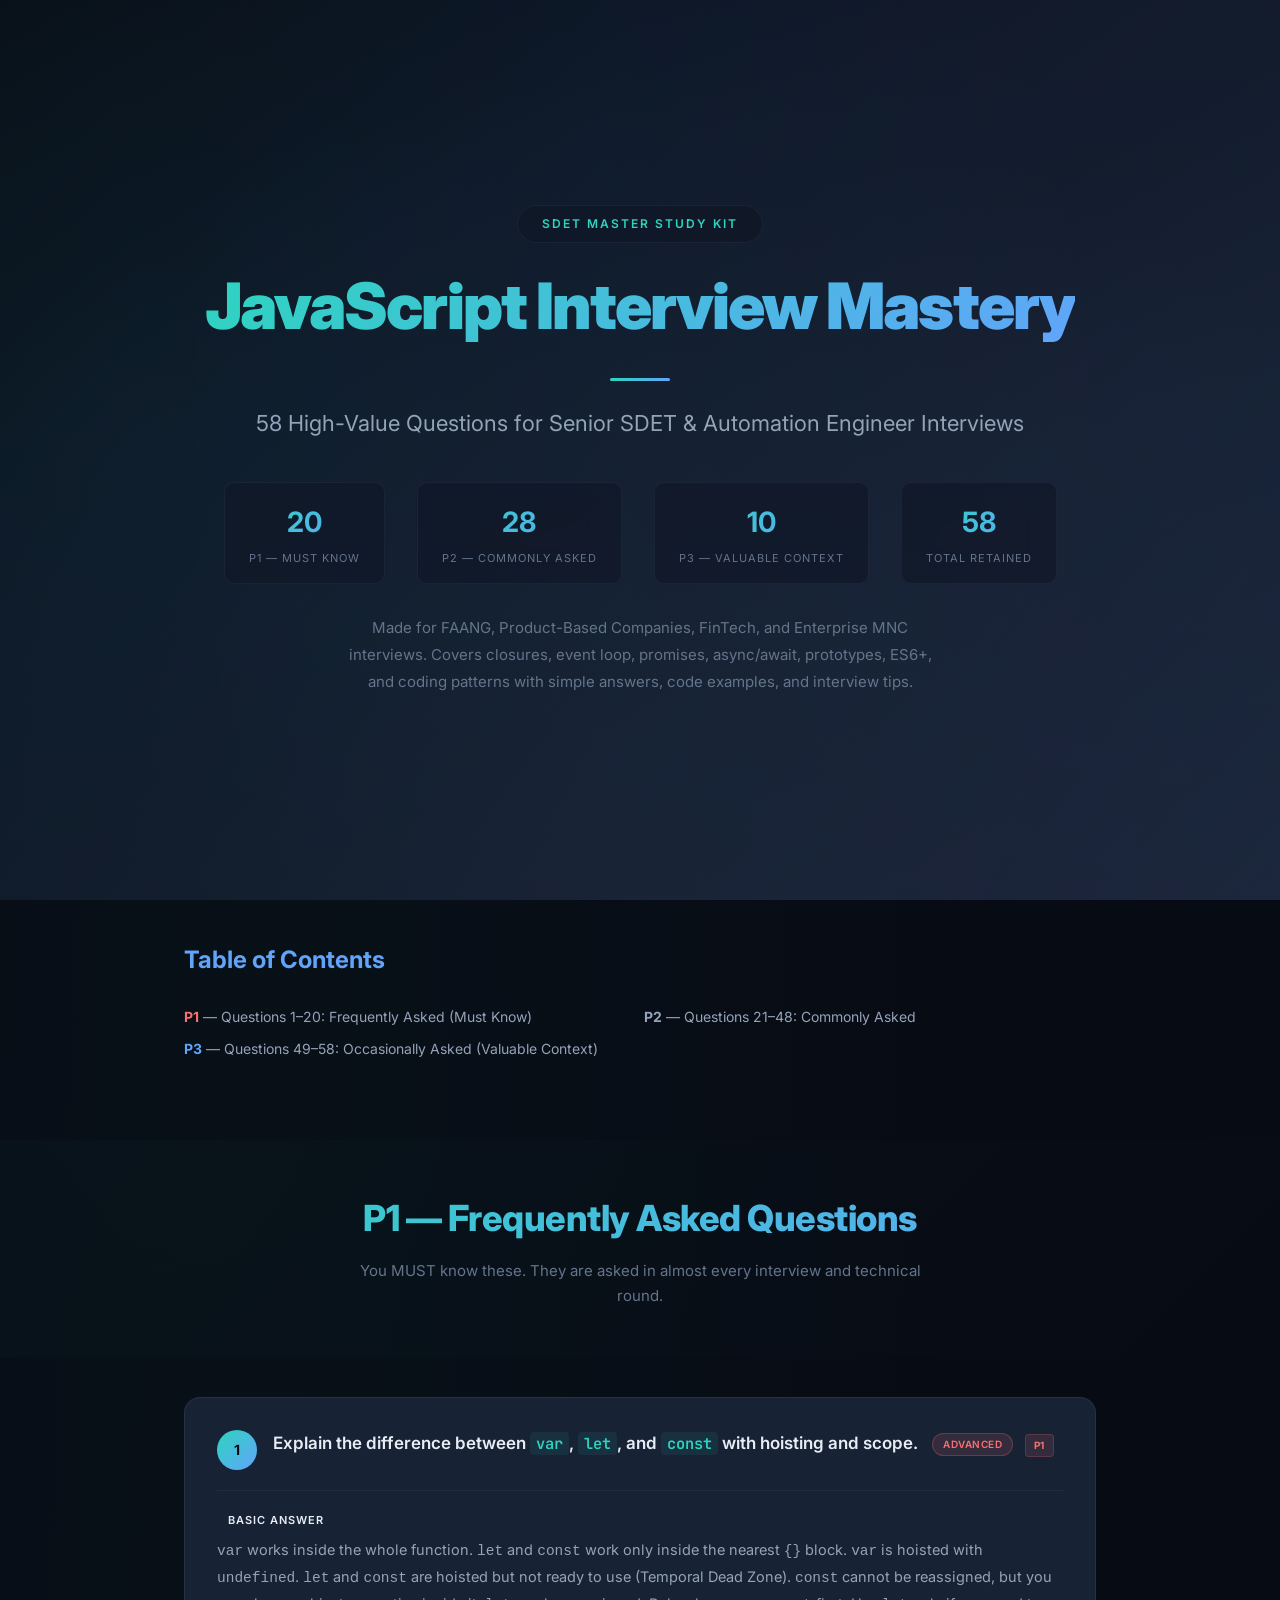
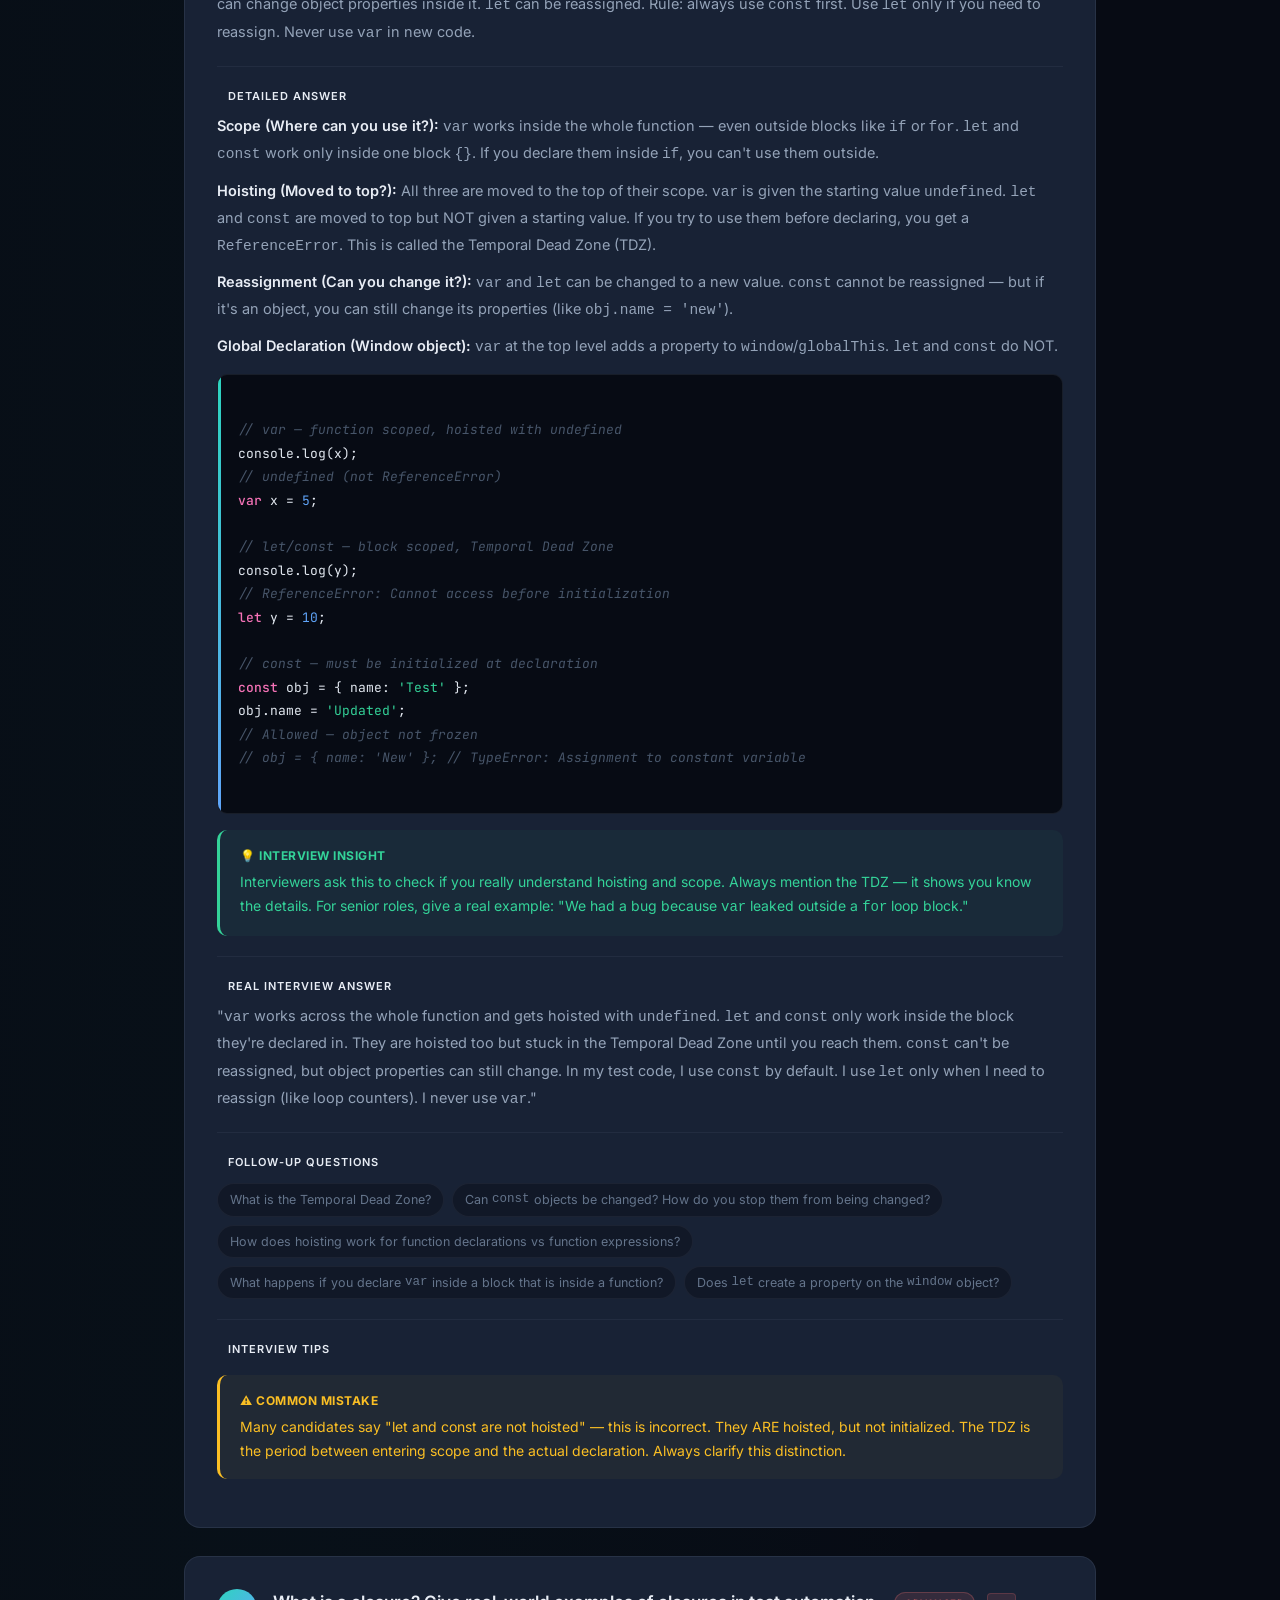
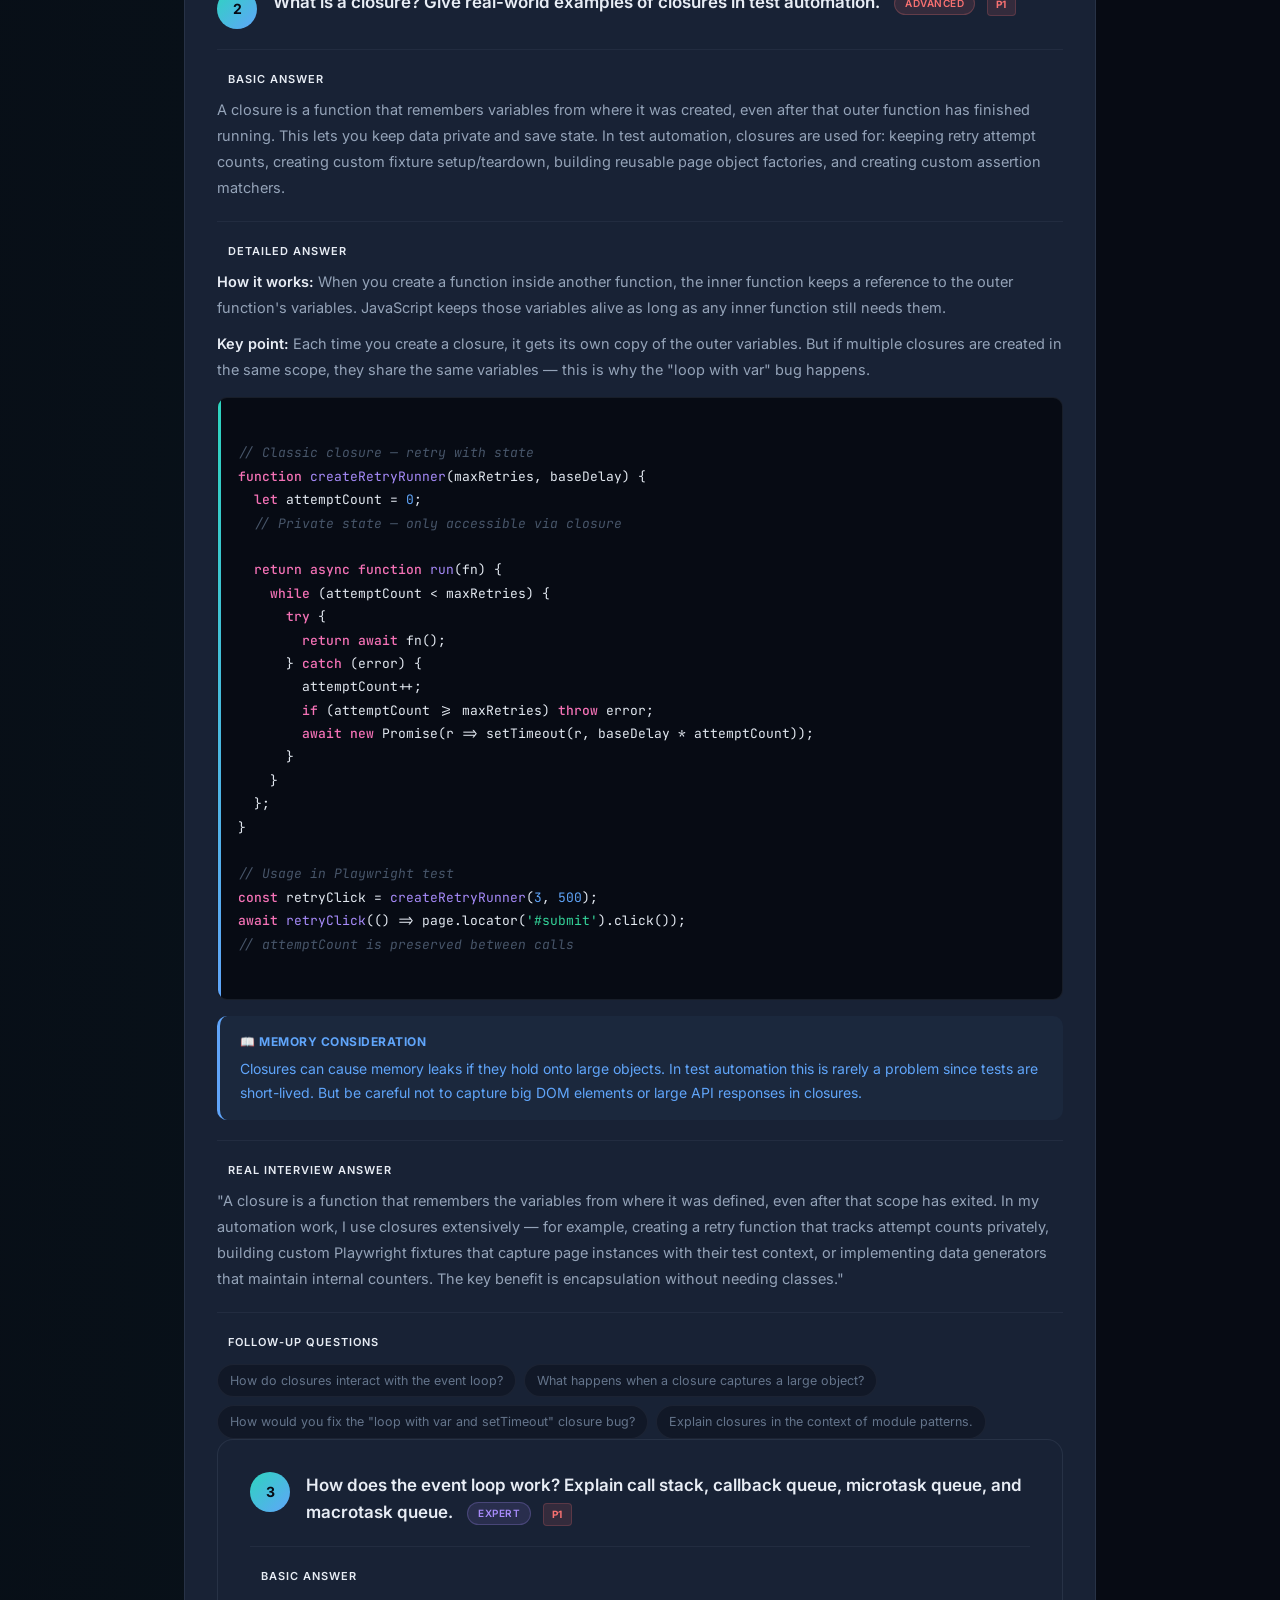
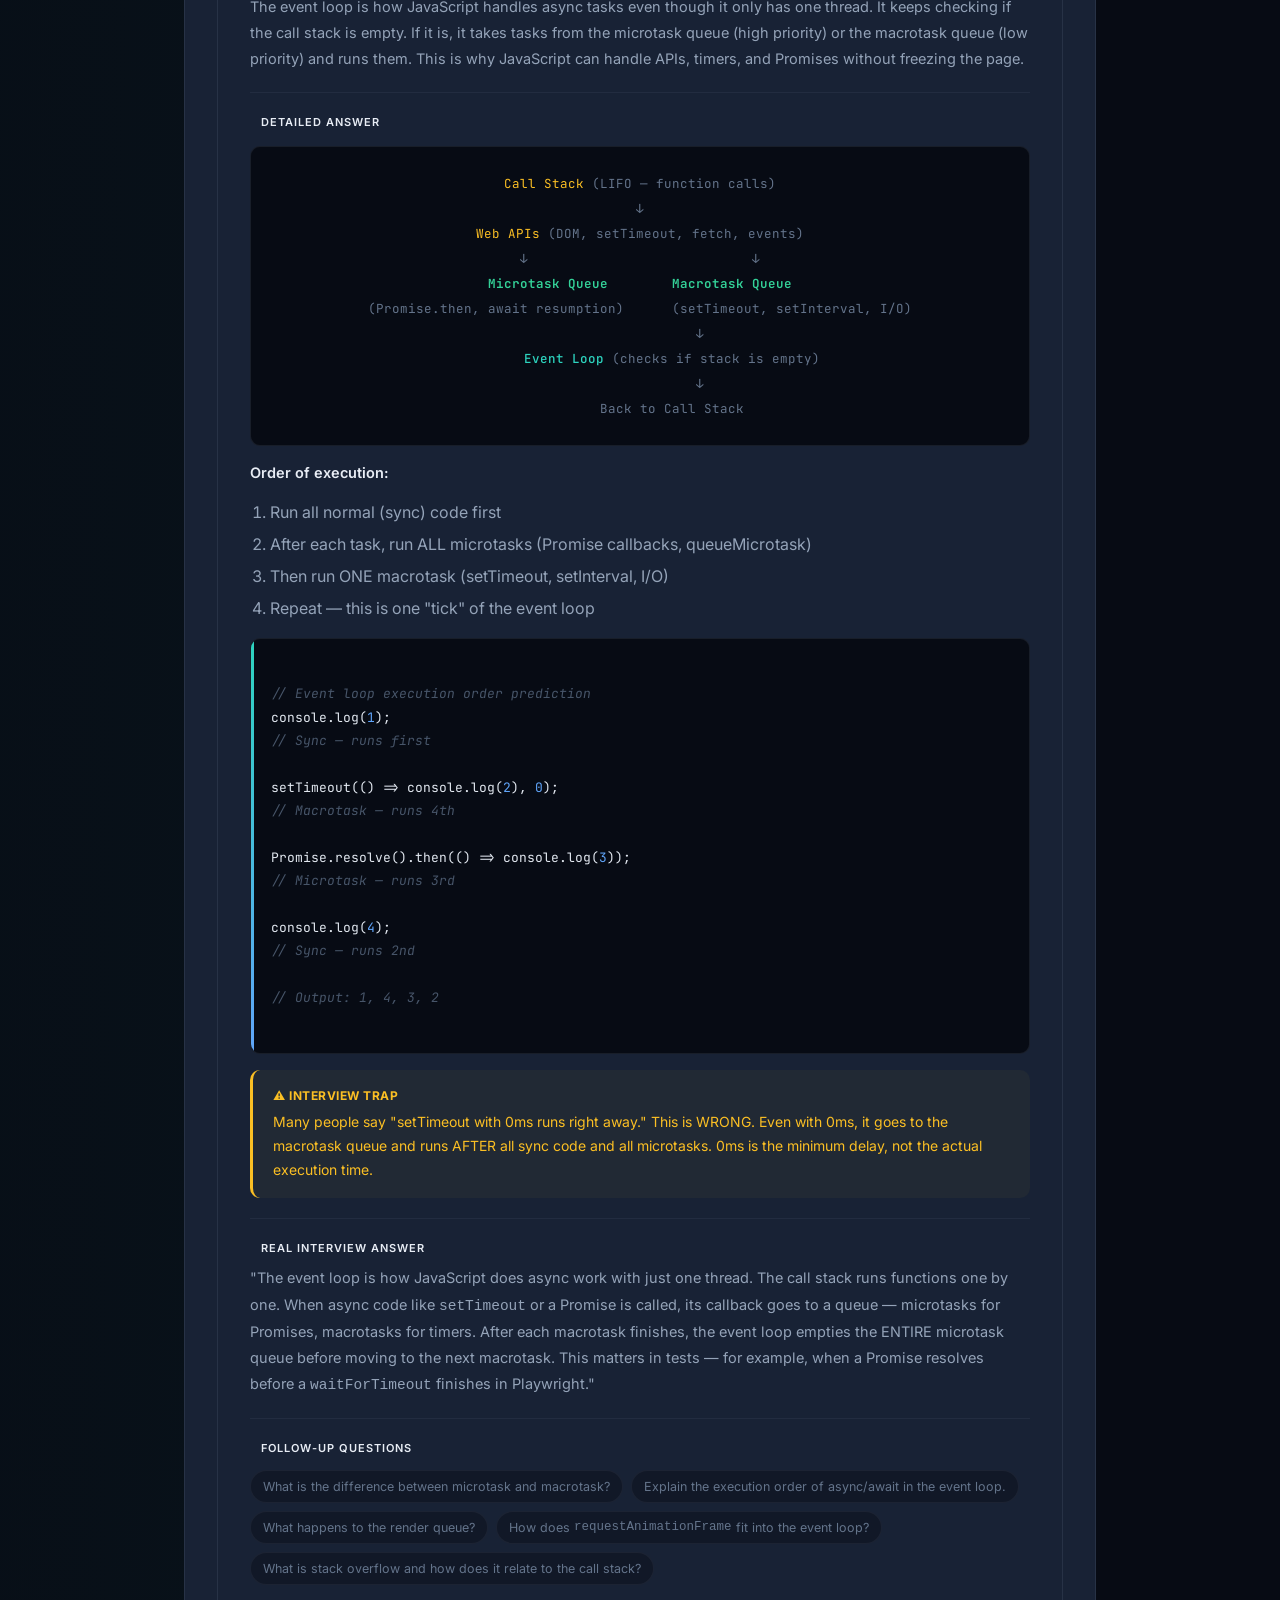
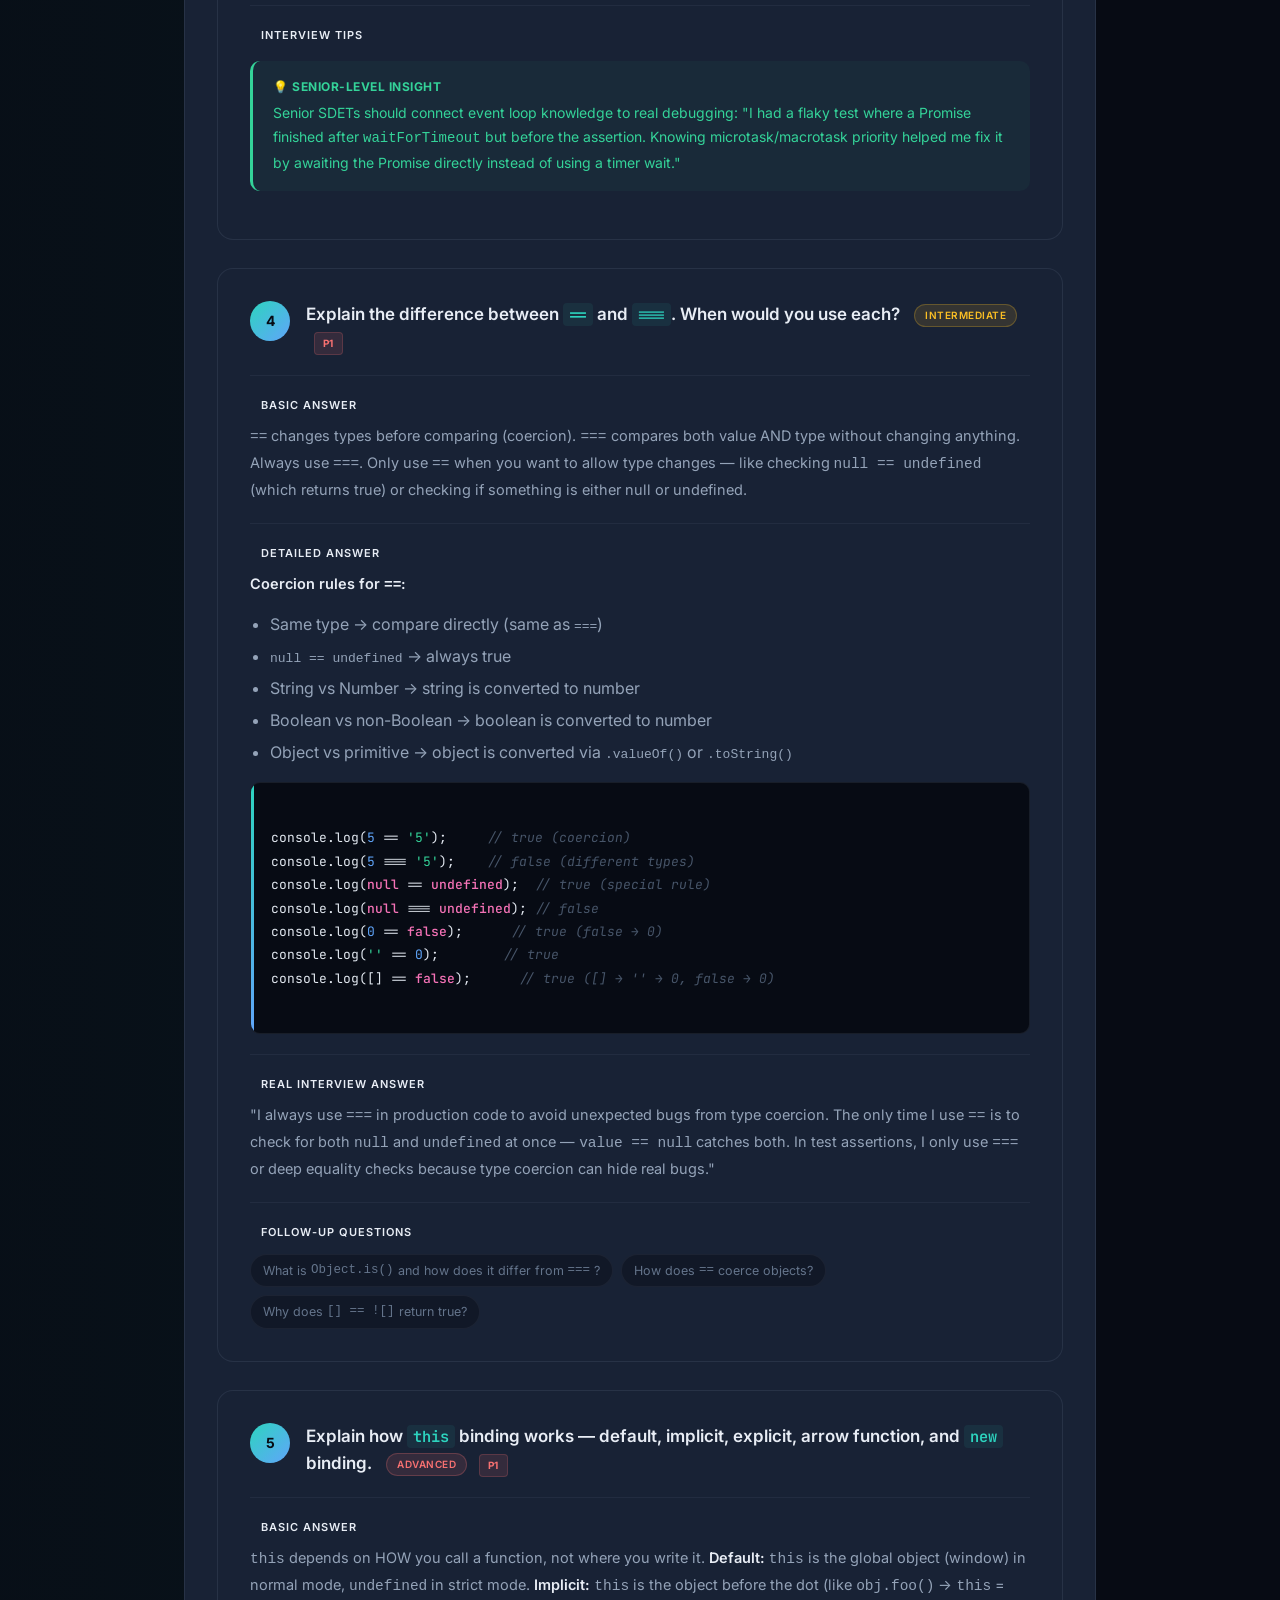
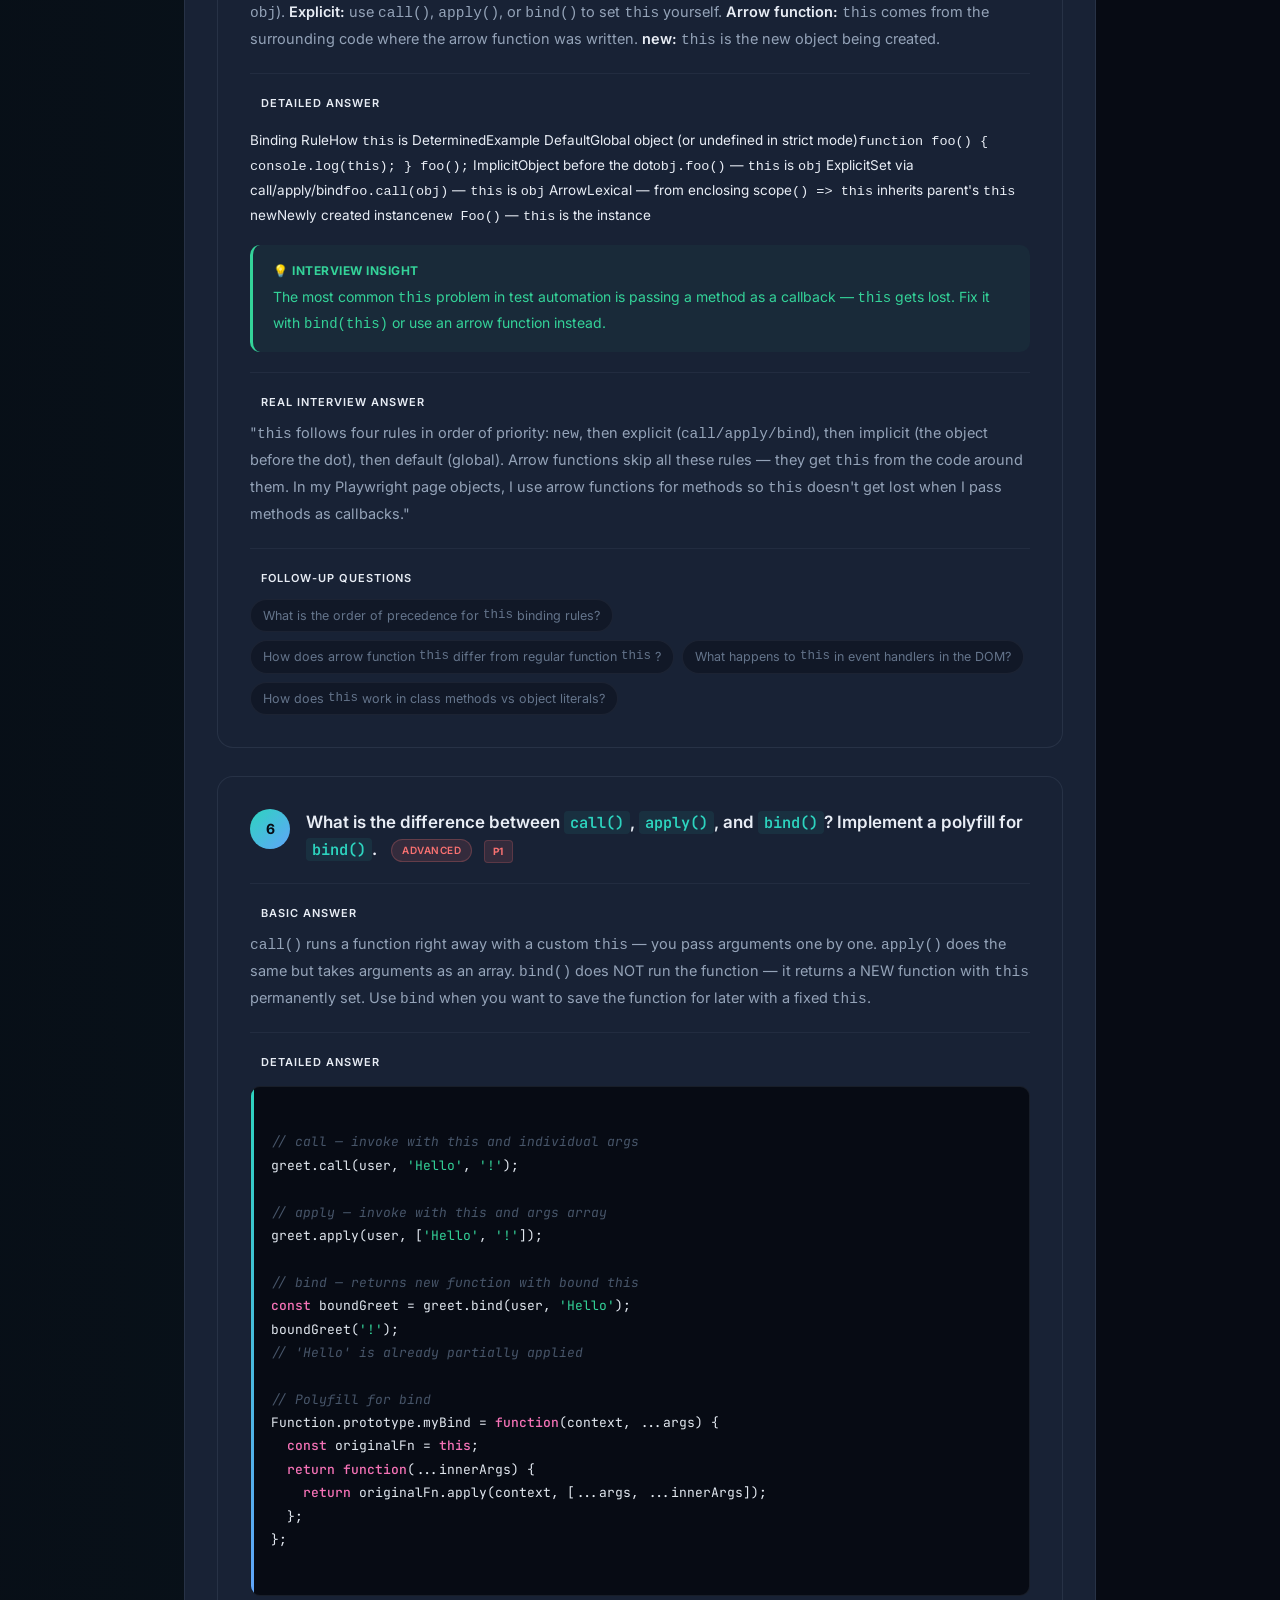
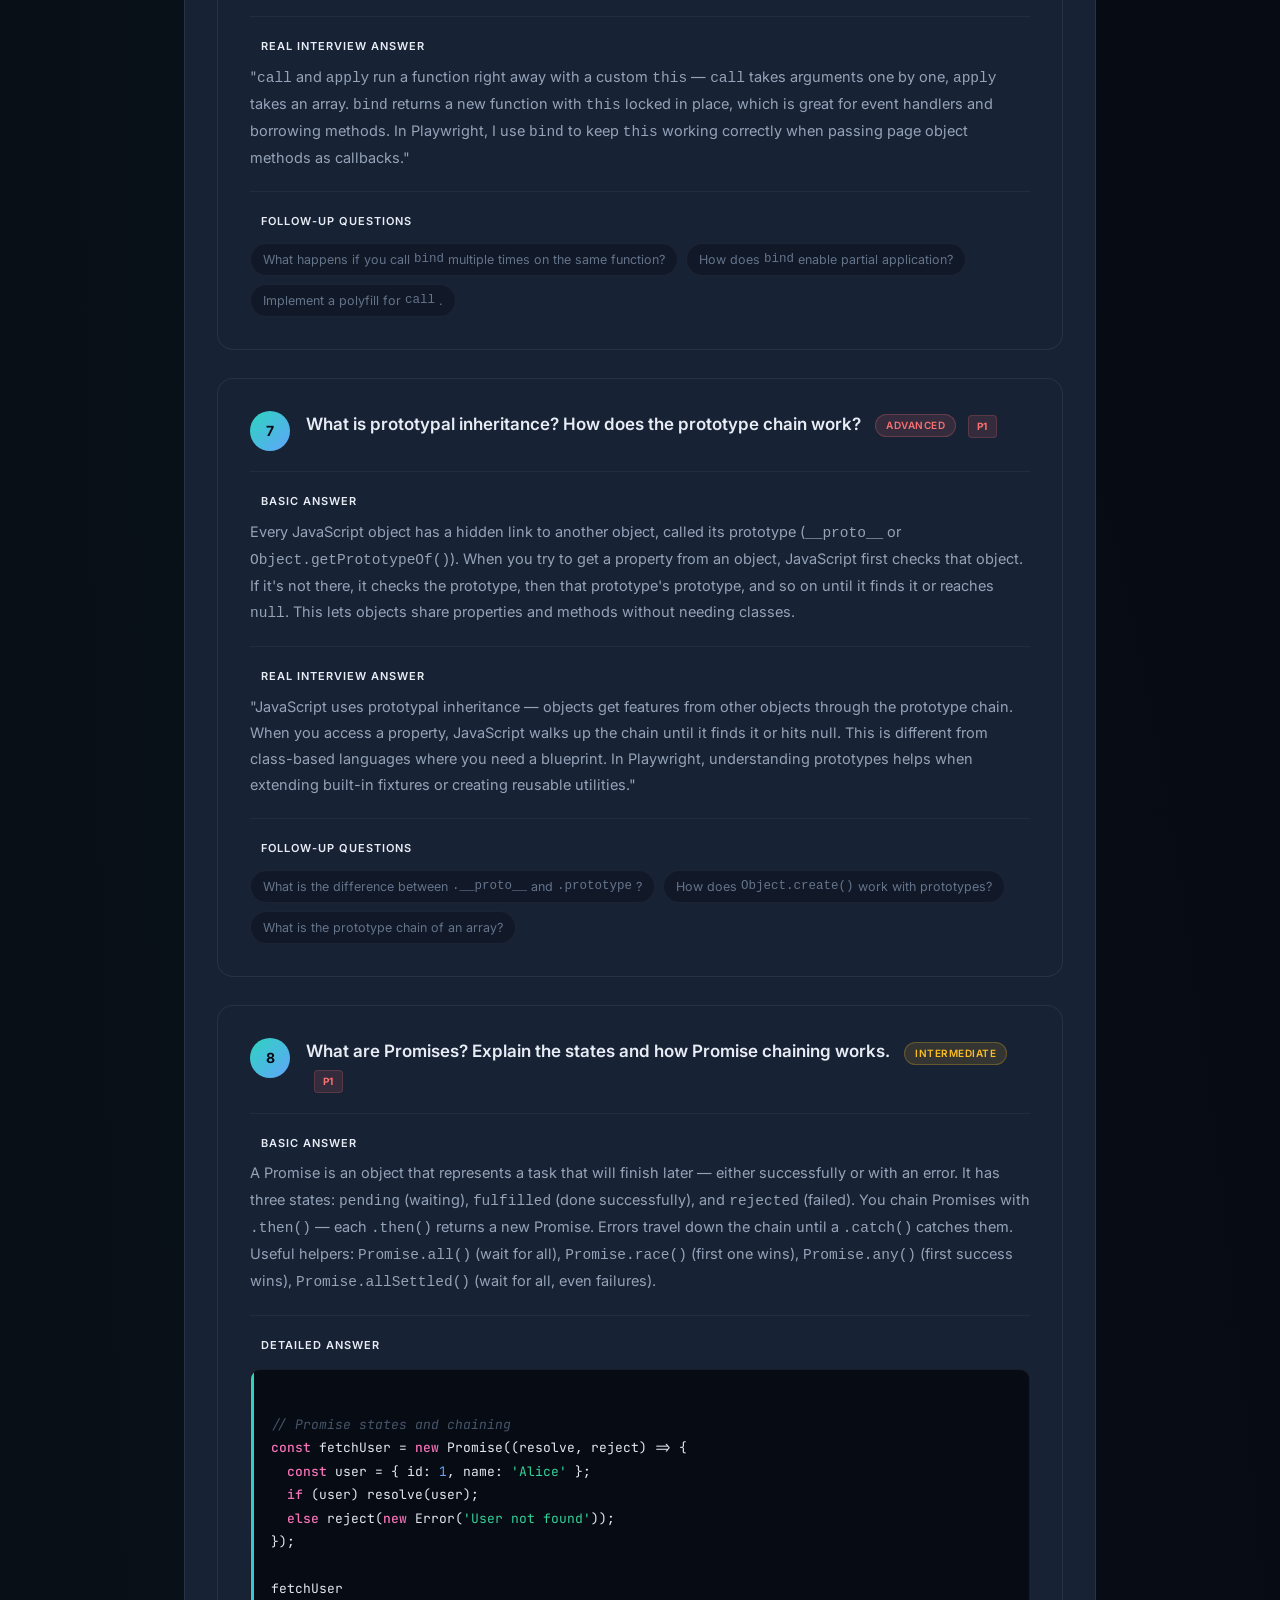
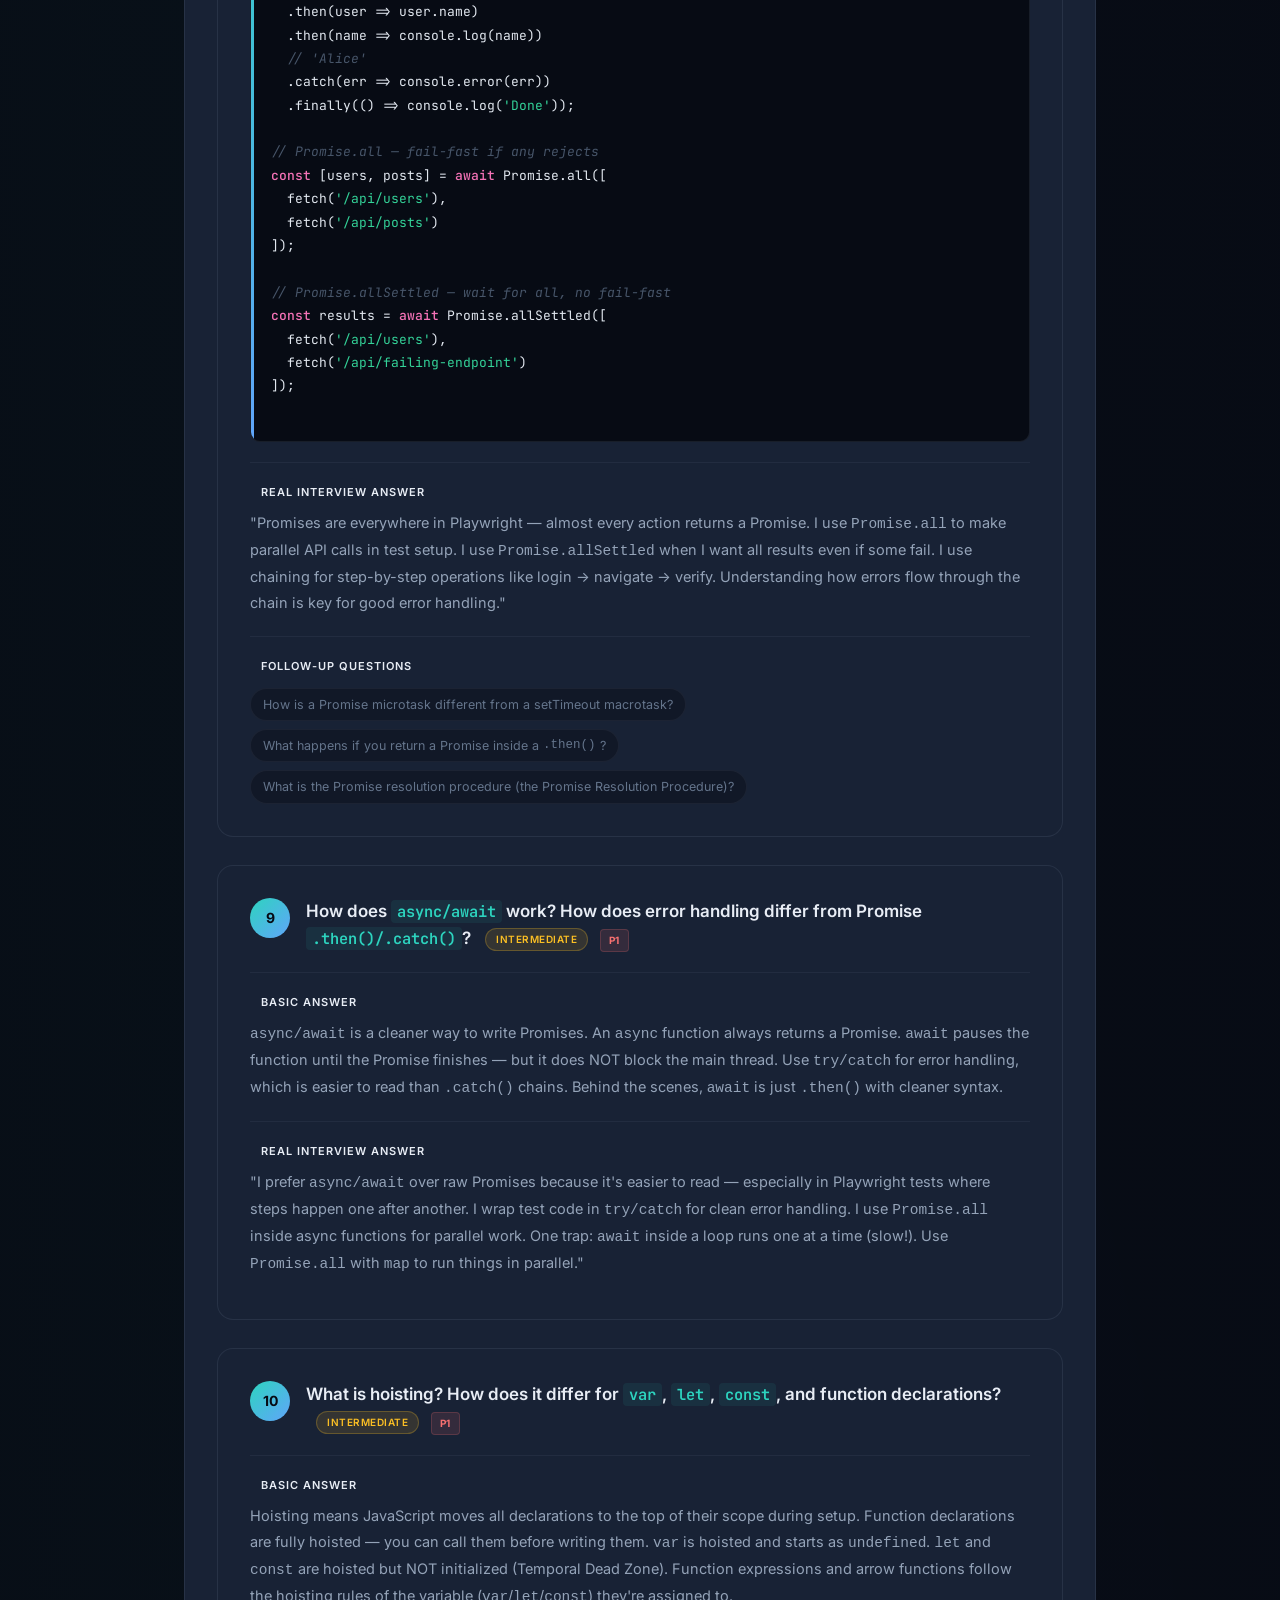
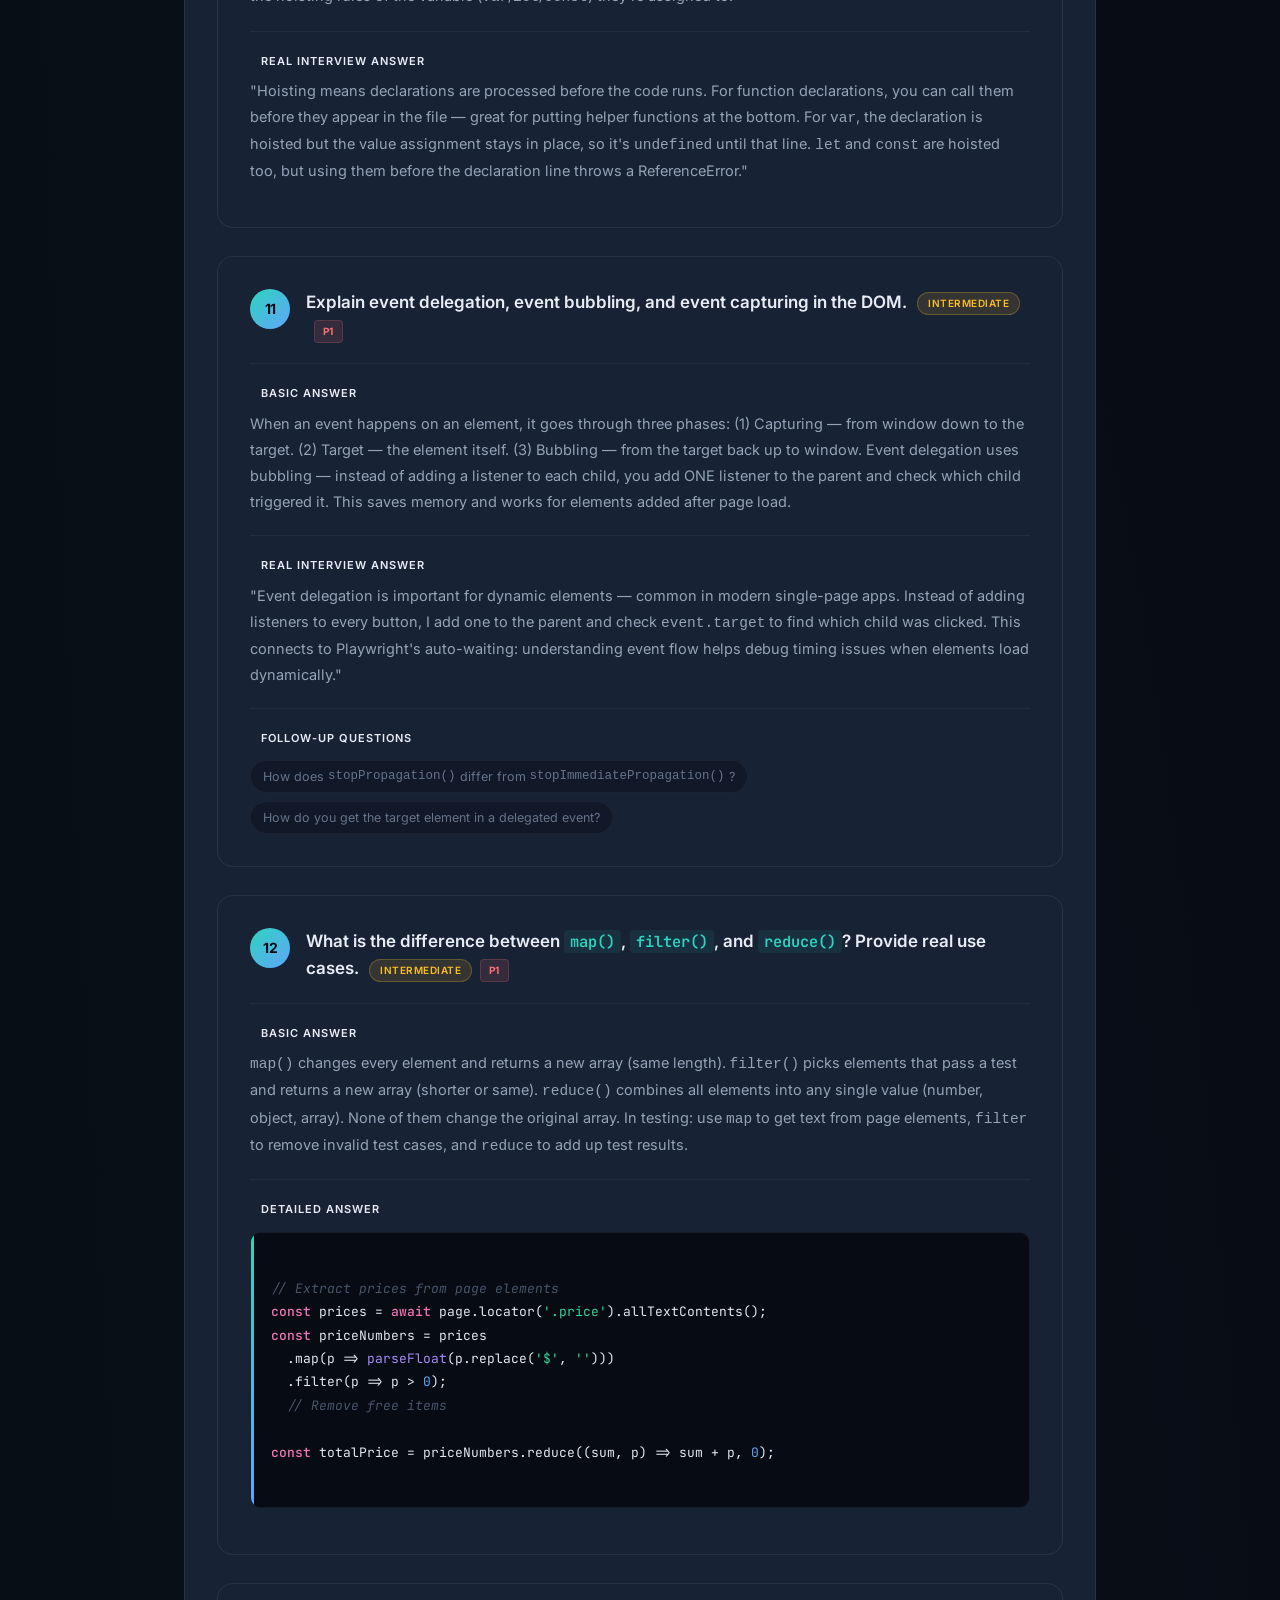
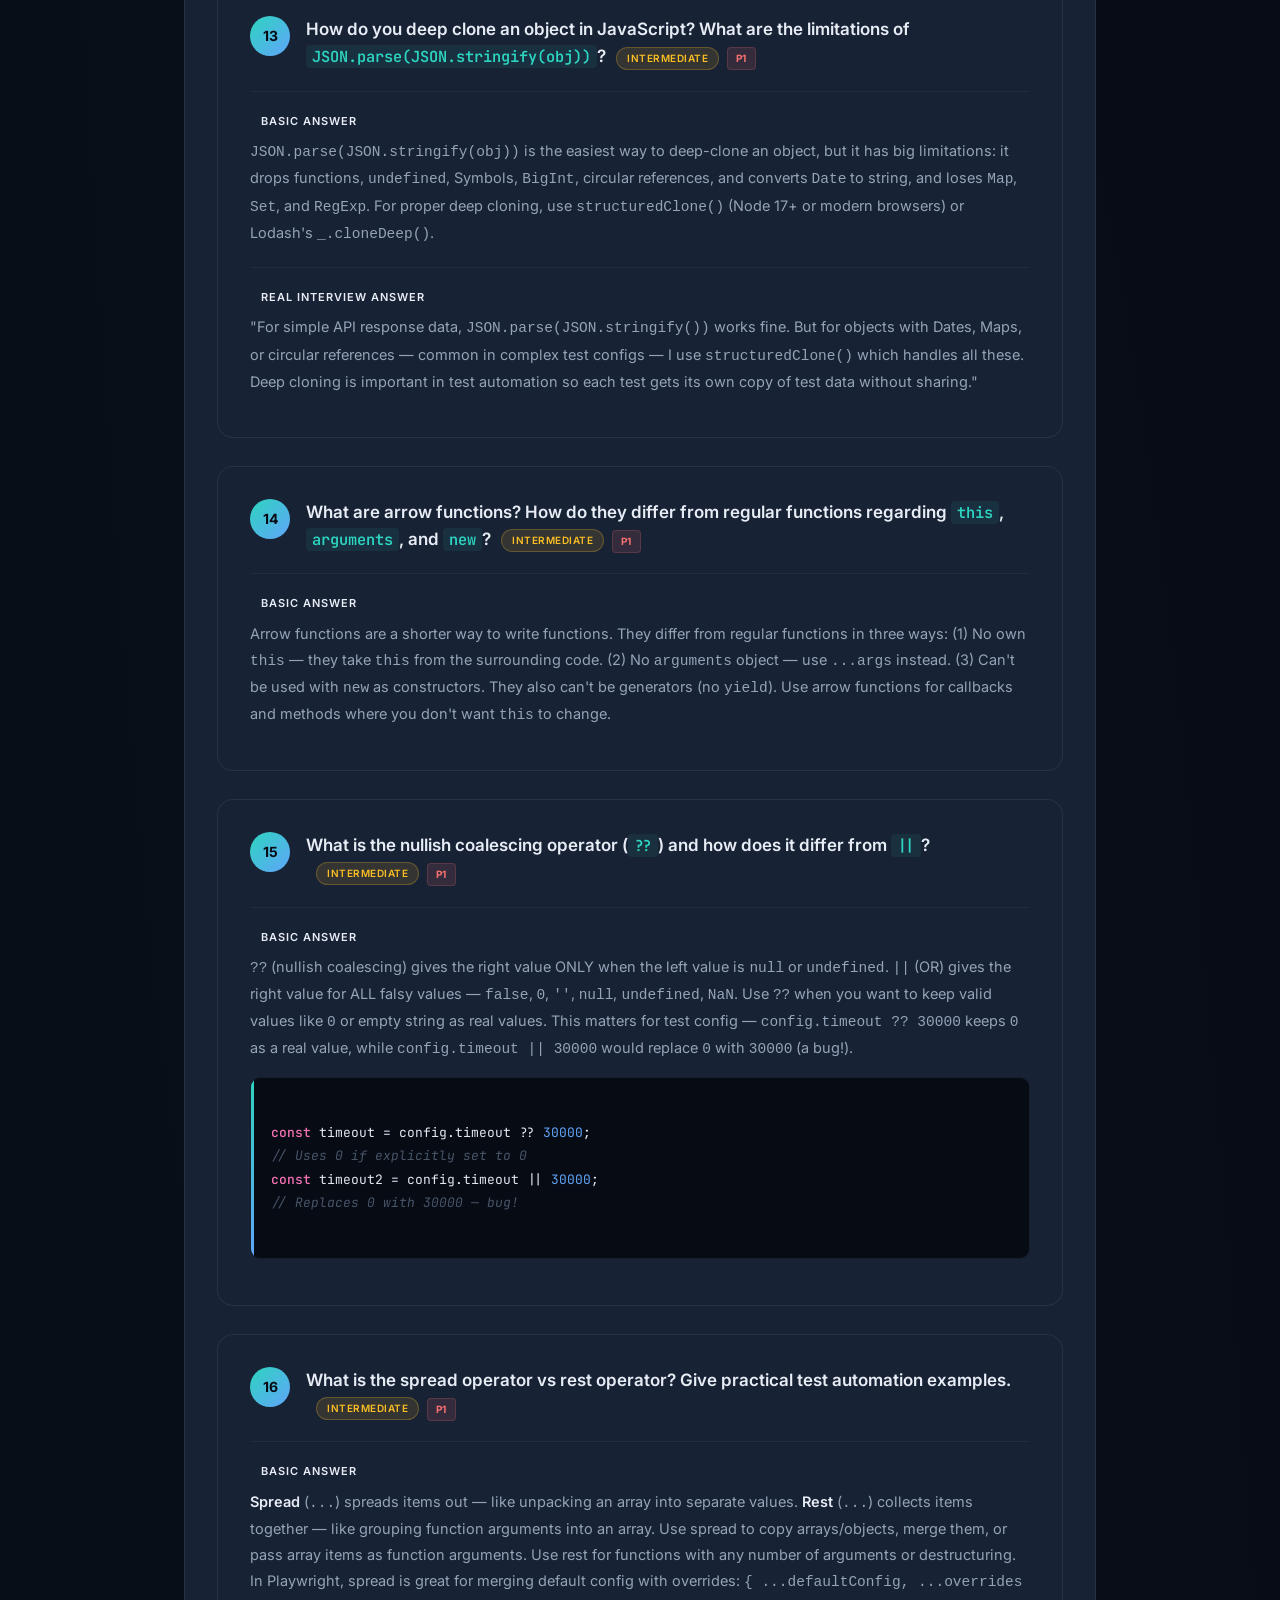
==== commit f2acaebb: "Add files via upload" ====
--- a/SDET-MASTER-STUDY-KIT/01-JavaScript/JavaScript-Interview-Mastery.html
+++ b/SDET-MASTER-STUDY-KIT/01-JavaScript/JavaScript-Interview-Mastery.html
@@ -51,9 +51,9 @@
     </div>
   </div>
   <p class="cover-description" style="margin-top: 30px;">
-    Curated for FAANG, Product-Based Companies, FinTech, and Enterprise MNC interviews.
+    Made for FAANG, Product-Based Companies, FinTech, and Enterprise MNC interviews.
     Covers closures, event loop, promises, async/await, prototypes, ES6+, and coding patterns
-    with detailed answers, code examples, and interview strategies.
+    with simple answers, code examples, and interview tips.
   </p>
 </div>
 
@@ -70,7 +70,7 @@
 <!-- ===== P1 SECTION ===== -->
 <div class="section-divider">
   <h2>P1 — Frequently Asked Questions</h2>
-  <p>Must know for every SDET interview. These are asked in nearly every screening and technical round.</p>
+  <p>You MUST know these. They are asked in almost every interview and technical round.</p>
 </div>
 
 <div class="container">
@@ -88,50 +88,53 @@
 
     <div class="q-section">
       <div class="q-section-title">Basic Answer</div>
-      <p><code>var</code> is function-scoped and hoisted with <code>undefined</code> initialization. <code>let</code> and <code>const</code> are block-scoped and hoisted but not initialized (Temporal Dead Zone). <code>const</code> cannot be reassigned, but its object properties can be mutated. <code>let</code> allows reassignment. Always prefer <code>const</code> by default, use <code>let</code> when reassignment is needed, and never use <code>var</code> in modern code.</p>
+      <p><code>var</code> works inside the whole function. <code>let</code> and <code>const</code> work only inside the nearest <code>{}</code> block. <code>var</code> is hoisted with <code>undefined</code>. <code>let</code> and <code>const</code> are hoisted but not ready to use (Temporal Dead Zone). <code>const</code> cannot be reassigned, but you can change object properties inside it. <code>let</code> can be reassigned. Rule: always use <code>const</code> first. Use <code>let</code> only if you need to reassign. Never use <code>var</code> in new code.</p>
     </div>
 
     <div class="q-section">
       <div class="q-section-title green">Detailed Answer</div>
-      <p><strong>Scope:</strong> <code>var</code> is function-scoped — visible throughout the function regardless of block boundaries. <code>let</code> and <code>const</code> are block-scoped — confined to the nearest <code>{}</code> block.</p>
-      <p><strong>Hoisting:</strong> All three are hoisted to the top of their scope. <code>var</code> is initialized as <code>undefined</code> automatically. <code>let</code> and <code>const</code> are hoisted but remain uninitialized — accessing them before declaration throws a <code>ReferenceError</code> due to the Temporal Dead Zone (TDZ).</p>
-      <p><strong>Reassignment:</strong> <code>var</code> and <code>let</code> can be reassigned. <code>const</code> cannot be reassigned, but it doesn't make the value immutable — object properties can still be modified.</p>
-      <p><strong>Global Declaration:</strong> <code>var</code> at global scope creates a property on <code>window</code>/<code>globalThis</code>. <code>let</code> and <code>const</code> do not.</p>
+      <p><strong>Scope (Where can you use it?):</strong> <code>var</code> works inside the whole function — even outside blocks like <code>if</code> or <code>for</code>. <code>let</code> and <code>const</code> work only inside one block <code>{}</code>. If you declare them inside <code>if</code>, you can't use them outside.</p>
+      <p><strong>Hoisting (Moved to top?):</strong> All three are moved to the top of their scope. <code>var</code> is given the starting value <code>undefined</code>. <code>let</code> and <code>const</code> are moved to top but NOT given a starting value. If you try to use them before declaring, you get a <code>ReferenceError</code>. This is called the Temporal Dead Zone (TDZ).</p>
+      <p><strong>Reassignment (Can you change it?):</strong> <code>var</code> and <code>let</code> can be changed to a new value. <code>const</code> cannot be reassigned — but if it's an object, you can still change its properties (like <code>obj.name = 'new'</code>).</p>
+      <p><strong>Global Declaration (Window object):</strong> <code>var</code> at the top level adds a property to <code>window</code>/<code>globalThis</code>. <code>let</code> and <code>const</code> do NOT.</p>
 
       <div class="code-block">
 <span class="comment">// var — function scoped, hoisted with undefined</span>
-console.log(x); <span class="comment">// undefined (not ReferenceError)</span>
+console.log(x);
+<span class="comment">// undefined (not ReferenceError)</span>
 <span class="keyword">var</span> x = <span class="number">5</span>;
 
 <span class="comment">// let/const — block scoped, Temporal Dead Zone</span>
-console.log(y); <span class="comment">// ReferenceError: Cannot access before initialization</span>
+console.log(y);
+<span class="comment">// ReferenceError: Cannot access before initialization</span>
 <span class="keyword">let</span> y = <span class="number">10</span>;
 
 <span class="comment">// const — must be initialized at declaration</span>
 <span class="keyword">const</span> obj = { name: <span class="string">'Test'</span> };
-obj.name = <span class="string">'Updated'</span>; <span class="comment">// Allowed — object not frozen</span>
+obj.name = <span class="string">'Updated'</span>;
+<span class="comment">// Allowed — object not frozen</span>
 <span class="comment">// obj = { name: 'New' }; // TypeError: Assignment to constant variable</span>
       </div>
 
       <div class="callout callout-tip">
         <strong>💡 Interview Insight</strong>
-        Interviewers ask this to test your understanding of hoisting mechanics and scope. Always mention the TDZ explicitly — it signals deep knowledge. Senior candidates should connect this to real issues: "We once had a bug caused by <code>var</code> leaking out of a <code>for</code> loop block."
+        Interviewers ask this to check if you really understand hoisting and scope. Always mention the TDZ — it shows you know the details. For senior roles, give a real example: "We had a bug because <code>var</code> leaked outside a <code>for</code> loop block."
       </div>
     </div>
 
     <div class="q-section">
       <div class="q-section-title orange">Real Interview Answer</div>
-      <p>"<code>var</code> is function-scoped and gets hoisted with an <code>undefined</code> initialization. <code>let</code> and <code>const</code> are block-scoped — they're hoisted too but remain in the Temporal Dead Zone until the declaration is reached. The key difference between <code>let</code> and <code>const</code> is reassignment: <code>const</code> can't be reassigned, though object properties can still change. In modern test automation code, I use <code>const</code> by default, <code>let</code> when I need to reassign (like loop counters), and never <code>var</code>."</p>
+      <p>"<code>var</code> works across the whole function and gets hoisted with <code>undefined</code>. <code>let</code> and <code>const</code> only work inside the block they're declared in. They are hoisted too but stuck in the Temporal Dead Zone until you reach them. <code>const</code> can't be reassigned, but object properties can still change. In my test code, I use <code>const</code> by default. I use <code>let</code> only when I need to reassign (like loop counters). I never use <code>var</code>."</p>
     </div>
 
     <div class="q-section">
       <div class="q-section-title red">Follow-Up Questions</div>
       <div class="follow-ups">
         <span class="follow-up-item">What is the Temporal Dead Zone?</span>
-        <span class="follow-up-item">Can <code>const</code> objects be modified? How would you prevent mutation?</span>
-        <span class="follow-up-item">How does hoisting work for function declarations vs expressions?</span>
-        <span class="follow-up-item">What happens if you declare <code>var</code> inside a block inside a function?</span>
-        <span class="follow-up-item">Does <code>let</code> create a property on the global object?</span>
+        <span class="follow-up-item">Can <code>const</code> objects be changed? How do you stop them from being changed?</span>
+        <span class="follow-up-item">How does hoisting work for function declarations vs function expressions?</span>
+        <span class="follow-up-item">What happens if you declare <code>var</code> inside a block that is inside a function?</span>
+        <span class="follow-up-item">Does <code>let</code> create a property on the <code>window</code> object?</span>
       </div>
     </div>
 
@@ -157,18 +160,19 @@
 
     <div class="q-section">
       <div class="q-section-title">Basic Answer</div>
-      <p>A closure is a function that retains access to variables from its outer (enclosing) scope even after the outer function has returned. This allows data encapsulation, private variables, and state preservation. In test automation, closures are used for fixture setup/teardown, retry logic with state, custom matchers, and page object factories.</p>
+      <p>A closure is a function that remembers variables from where it was created, even after that outer function has finished running. This lets you keep data private and save state. In test automation, closures are used for: keeping retry attempt counts, creating custom fixture setup/teardown, building reusable page object factories, and creating custom assertion matchers.</p>
     </div>
 
     <div class="q-section">
       <div class="q-section-title green">Detailed Answer</div>
-      <p><strong>How it works:</strong> When a function is defined inside another function, the inner function maintains a reference to the outer function's variables through its [[Scope]] property. The JavaScript engine keeps these variables alive in memory as long as any closure references them.</p>
-      <p><strong>Key properties:</strong> Each closure captures its own copy of the outer variables. Multiple closures created in the same scope share the same variable reference — this is the classic "loop with var" pitfall.</p>
+      <p><strong>How it works:</strong> When you create a function inside another function, the inner function keeps a reference to the outer function's variables. JavaScript keeps those variables alive as long as any inner function still needs them.</p>
+      <p><strong>Key point:</strong> Each time you create a closure, it gets its own copy of the outer variables. But if multiple closures are created in the same scope, they share the same variables — this is why the "loop with var" bug happens.</p>
 
       <div class="code-block">
 <span class="comment">// Classic closure — retry with state</span>
 <span class="keyword">function</span> <span class="function">createRetryRunner</span>(maxRetries, baseDelay) {
-  <span class="keyword">let</span> attemptCount = <span class="number">0</span>; <span class="comment">// Private state — only accessible via closure</span>
+  <span class="keyword">let</span> attemptCount = <span class="number">0</span>;
+  <span class="comment">// Private state — only accessible via closure</span>
 
   <span class="keyword">return async function</span> <span class="function">run</span>(fn) {
     <span class="keyword">while</span> (attemptCount < maxRetries) {
@@ -191,8 +195,7 @@
 
       <div class="callout callout-info">
         <strong>📖 Memory Consideration</strong>
-        Closures can cause memory leaks if the outer scope holds large objects. In test automation, this is rarely an issue since test processes are short-lived, but be mindful of closures capturing entire DOM elements or large response payloads.
-      </div>
+        Closures can cause memory leaks if they hold onto large objects. In test automation this is rarely a problem since tests are short-lived. But be careful not to capture big DOM elements or large API responses in closures.
     </div>
 
     <div class="q-section">
@@ -224,7 +227,7 @@
 
     <div class="q-section">
       <div class="q-section-title">Basic Answer</div>
-      <p>The event loop is JavaScript's mechanism for handling asynchronous operations despite being single-threaded. It continuously checks if the call stack is empty, and if so, pushes pending tasks from the microtask queue (higher priority) and macrotask queue (lower priority) onto the stack. This enables non-blocking I/O, timers, and Promise-based operations.</p>
+      <p>The event loop is how JavaScript handles async tasks even though it only has one thread. It keeps checking if the call stack is empty. If it is, it takes tasks from the microtask queue (high priority) or the macrotask queue (low priority) and runs them. This is why JavaScript can handle APIs, timers, and Promises without freezing the page.</p>
     </div>
 
     <div class="q-section">
@@ -243,36 +246,40 @@
         &nbsp;&nbsp;&nbsp;&nbsp;&nbsp;&nbsp;&nbsp;&nbsp;Back to Call Stack
       </div>
 
-      <p><strong>Execution Order:</strong></p>
+      <p><strong>Order of execution:</strong></p>
       <ol style="color: var(--text-secondary); padding-left: 20px; line-height: 2;">
-        <li>Execute all synchronous code on the call stack</li>
-        <li>After each macrotask, drain the entire microtask queue (all Promise callbacks, queueMicrotask)</li>
-        <li>Take one macrotask from the macrotask queue (setTimeout, setInterval, I/O)</li>
+        <li>Run all normal (sync) code first</li>
+        <li>After each task, run ALL microtasks (Promise callbacks, queueMicrotask)</li>
+        <li>Then run ONE macrotask (setTimeout, setInterval, I/O)</li>
         <li>Repeat — this is one "tick" of the event loop</li>
       </ol>
 
       <div class="code-block">
 <span class="comment">// Event loop execution order prediction</span>
-console.log(<span class="number">1</span>);  <span class="comment">// Sync — runs first</span>
-
-setTimeout(() => console.log(<span class="number">2</span>), <span class="number">0</span>); <span class="comment">// Macrotask — runs 4th</span>
-
-Promise.resolve().then(() => console.log(<span class="number">3</span>)); <span class="comment">// Microtask — runs 3rd</span>
-
-console.log(<span class="number">4</span>);  <span class="comment">// Sync — runs 2nd</span>
+console.log(<span class="number">1</span>);
+<span class="comment">// Sync — runs first</span>
+
+setTimeout(() => console.log(<span class="number">2</span>), <span class="number">0</span>);
+<span class="comment">// Macrotask — runs 4th</span>
+
+Promise.resolve().then(() => console.log(<span class="number">3</span>));
+<span class="comment">// Microtask — runs 3rd</span>
+
+console.log(<span class="number">4</span>);
+<span class="comment">// Sync — runs 2nd</span>
 
 <span class="comment">// Output: 1, 4, 3, 2</span>
       </div>
 
       <div class="callout callout-warning">
         <strong>⚠️ Interview Trap</strong>
-        Many candidates say "setTimeout with 0ms delay runs immediately." This is wrong. Even with 0ms delay, the callback is placed in the macrotask queue and runs after all synchronous code AND all microtasks have completed. Always clarify that 0ms is a minimum, not a guaranteed execution time.
+        Many people say "setTimeout with 0ms runs right away." This is WRONG. Even with 0ms, it goes to the macrotask queue and runs AFTER all sync code and all microtasks. 0ms is the minimum delay, not the actual execution time.
       </div>
     </div>
 
     <div class="q-section">
       <div class="q-section-title orange">Real Interview Answer</div>
-      <p>"The event loop is what makes JavaScript's single-threaded concurrency model work. The call stack executes functions synchronously. When an async operation like <code>setTimeout</code> or a Promise is encountered, its callback goes to the appropriate queue — microtasks for Promises and mutation observers, macrotasks for timers and I/O. After each macrotask completes, the event loop drains the ENTIRE microtask queue before processing the next macrotask. This is critical for understanding async test execution — especially when debugging why a Promise resolved before a <code>waitForTimeout</code> in Playwright."</p>
+      <p>"The event loop is how JavaScript does async work with just one thread. The call stack runs functions one by one. When async code like <code>setTimeout</code> or a Promise is called, its callback goes to a queue — microtasks for Promises, macrotasks for timers. After each macrotask finishes, the event loop empties the ENTIRE microtask queue before moving to the next macrotask. This matters in tests — for example, when a Promise resolves before a <code>waitForTimeout</code> finishes in Playwright."</p>
     </div>
 
     <div class="q-section">
@@ -290,7 +297,7 @@
       <div class="q-section-title cyan">Interview Tips</div>
       <div class="callout callout-tip">
         <strong>💡 Senior-Level Insight</strong>
-        Senior SDETs should connect event loop understanding to real debugging: "I once had a flaky test where a Promise microtask was resolving after a <code>waitForTimeout</code> but before the assertion. Understanding the microtask/macrotask priority helped me realize I needed to await the Promise directly rather than using a timer-based wait."
+        Senior SDETs should connect event loop knowledge to real debugging: "I had a flaky test where a Promise finished after <code>waitForTimeout</code> but before the assertion. Knowing microtask/macrotask priority helped me fix it by awaiting the Promise directly instead of using a timer wait."
       </div>
     </div>
   </div>
@@ -308,7 +315,7 @@
 
     <div class="q-section">
       <div class="q-section-title">Basic Answer</div>
-      <p><code>==</code> (abstract equality) performs type coercion before comparing values. <code>===</code> (strict equality) compares both value AND type without coercion. Always use <code>===</code> by default. Only use <code>==</code> when you explicitly want type coercion — e.g., comparing <code>null == undefined</code> (returns true) or checking if a value is either null or undefined.</p>
+      <p><code>==</code> changes types before comparing (coercion). <code>===</code> compares both value AND type without changing anything. Always use <code>===</code>. Only use <code>==</code> when you want to allow type changes — like checking <code>null == undefined</code> (which returns true) or checking if something is either null or undefined.</p>
     </div>
 
     <div class="q-section">
@@ -335,7 +342,7 @@
 
     <div class="q-section">
       <div class="q-section-title orange">Real Interview Answer</div>
-      <p>"I use <code>===</code> by default in all production code to avoid unexpected coercion bugs. The only place I intentionally use <code>==</code> is when checking for both <code>null</code> and <code>undefined</code> simultaneously — <code>value == null</code> catches both. In test assertions, I exclusively use <code>===</code> or deep equality checks because type coercion can mask real bugs."</p>
+      <p>"I always use <code>===</code> in production code to avoid unexpected bugs from type coercion. The only time I use <code>==</code> is to check for both <code>null</code> and <code>undefined</code> at once — <code>value == null</code> catches both. In test assertions, I only use <code>===</code> or deep equality checks because type coercion can hide real bugs."</p>
     </div>
 
     <div class="q-section">
@@ -361,7 +368,7 @@
 
     <div class="q-section">
       <div class="q-section-title">Basic Answer</div>
-      <p><code>this</code> is determined by how a function is called, not where it's defined. Default binding: <code>this</code> is global (window/globalThis) in non-strict mode, <code>undefined</code> in strict mode. Implicit binding: <code>this</code> is the object the method is called on. Explicit binding: <code>call()</code>, <code>apply()</code>, <code>bind()</code> set <code>this</code> explicitly. Arrow function: <code>this</code> is lexically bound — captured from enclosing scope. <code>new</code> binding: <code>this</code> refers to the newly created instance.</p>
+      <p><code>this</code> depends on HOW you call a function, not where you write it. <strong>Default:</strong> <code>this</code> is the global object (window) in normal mode, <code>undefined</code> in strict mode. <strong>Implicit:</strong> <code>this</code> is the object before the dot (like <code>obj.foo()</code> → <code>this</code> = <code>obj</code>). <strong>Explicit:</strong> use <code>call()</code>, <code>apply()</code>, or <code>bind()</code> to set <code>this</code> yourself. <strong>Arrow function:</strong> <code>this</code> comes from the surrounding code where the arrow function was written. <strong>new:</strong> <code>this</code> is the new object being created.</p>
     </div>
 
     <div class="q-section">
@@ -380,13 +387,13 @@
 
       <div class="callout callout-tip">
         <strong>💡 Interview Insight</strong>
-        The most common test automation issue with <code>this</code> is in event handlers and page object methods. When passing a method as a callback, <code>this</code> is lost. The fix is either <code>bind(this)</code> or using an arrow function.
+        The most common <code>this</code> problem in test automation is passing a method as a callback — <code>this</code> gets lost. Fix it with <code>bind(this)</code> or use an arrow function instead.
       </div>
     </div>
 
     <div class="q-section">
       <div class="q-section-title orange">Real Interview Answer</div>
-      <p>"<code>this</code> binding has four main rules in order of precedence: <code>new</code> binding, explicit binding via <code>call/apply/bind</code>, implicit binding from the object before the dot, and default binding to the global object. Arrow functions override all of these with lexical binding — they capture <code>this</code> from the enclosing scope. In my Playwright page objects, I use arrow functions for methods to avoid losing <code>this</code> when passing methods as callbacks to assertions or event listeners."</p>
+      <p>"<code>this</code> follows four rules in order of priority: <code>new</code>, then explicit (<code>call/apply/bind</code>), then implicit (the object before the dot), then default (global). Arrow functions skip all these rules — they get <code>this</code> from the code around them. In my Playwright page objects, I use arrow functions for methods so <code>this</code> doesn't get lost when I pass methods as callbacks."</p>
     </div>
 
     <div class="q-section">
@@ -413,7 +420,7 @@
 
     <div class="q-section">
       <div class="q-section-title">Basic Answer</div>
-      <p><code>call()</code> invokes a function with a given <code>this</code> value and arguments passed individually. <code>apply()</code> is the same but arguments are passed as an array. <code>bind()</code> returns a NEW function with the <code>this</code> value permanently bound, without invoking it. All three are used for explicit <code>this</code> binding.</p>
+      <p><code>call()</code> runs a function right away with a custom <code>this</code> — you pass arguments one by one. <code>apply()</code> does the same but takes arguments as an array. <code>bind()</code> does NOT run the function — it returns a NEW function with <code>this</code> permanently set. Use <code>bind</code> when you want to save the function for later with a fixed <code>this</code>.</p>
     </div>
 
     <div class="q-section">
@@ -428,7 +435,8 @@
 
 <span class="comment">// bind — returns new function with bound this</span>
 <span class="keyword">const</span> boundGreet = greet.bind(user, <span class="string">'Hello'</span>);
-boundGreet(<span class="string">'!'</span>); <span class="comment">// 'Hello' is already partially applied</span>
+boundGreet(<span class="string">'!'</span>);
+<span class="comment">// 'Hello' is already partially applied</span>
 
 <span class="comment">// Polyfill for bind</span>
 Function.prototype.myBind = <span class="keyword">function</span>(context, ...args) {
@@ -442,7 +450,7 @@
 
     <div class="q-section">
       <div class="q-section-title orange">Real Interview Answer</div>
-      <p>"<code>call</code> and <code>apply</code> are for immediate invocation with a custom <code>this</code> — <code>call</code> spreads arguments individually, <code>apply</code> takes an array. <code>bind</code> returns a new function with <code>this</code> permanently bound, which is useful for method borrowing and event handlers. In Playwright, I use <code>bind</code> when passing page object methods as callbacks to keep <code>this</code> context intact."</p>
+      <p>"<code>call</code> and <code>apply</code> run a function right away with a custom <code>this</code> — <code>call</code> takes arguments one by one, <code>apply</code> takes an array. <code>bind</code> returns a new function with <code>this</code> locked in place, which is great for event handlers and borrowing methods. In Playwright, I use <code>bind</code> to keep <code>this</code> working correctly when passing page object methods as callbacks."</p>
     </div>
 
     <div class="q-section">
@@ -468,11 +476,11 @@
     </div>
     <div class="q-section">
       <div class="q-section-title">Basic Answer</div>
-      <p>Every JavaScript object has an internal <code>[[Prototype]]</code> (accessible via <code>__proto__</code> or <code>Object.getPrototypeOf()</code>). When a property is accessed on an object, JavaScript first checks the object itself, then walks up the prototype chain until it finds the property or reaches <code>null</code>. This enables property sharing and memory-efficient method inheritance without classes.</p>
+      <p>Every JavaScript object has a hidden link to another object, called its prototype (<code>__proto__</code> or <code>Object.getPrototypeOf()</code>). When you try to get a property from an object, JavaScript first checks that object. If it's not there, it checks the prototype, then that prototype's prototype, and so on until it finds it or reaches <code>null</code>. This lets objects share properties and methods without needing classes.</p>
     </div>
     <div class="q-section">
       <div class="q-section-title orange">Real Interview Answer</div>
-      <p>"JavaScript uses prototypal inheritance — objects inherit directly from other objects via the prototype chain. When you access a property, the engine looks up the chain until it finds it or reaches null. This is different from classical inheritance where classes define blueprints. In Playwright, understanding this helps when extending built-in fixtures or creating reusable test utilities."</p>
+      <p>"JavaScript uses prototypal inheritance — objects get features from other objects through the prototype chain. When you access a property, JavaScript walks up the chain until it finds it or hits null. This is different from class-based languages where you need a blueprint. In Playwright, understanding prototypes helps when extending built-in fixtures or creating reusable utilities."</p>
     </div>
     <div class="q-section">
       <div class="q-section-title red">Follow-Up Questions</div>
@@ -496,7 +504,7 @@
     </div>
     <div class="q-section">
       <div class="q-section-title">Basic Answer</div>
-      <p>A Promise is an object representing the eventual completion or failure of an asynchronous operation. It has three states: <code>pending</code> (initial state), <code>fulfilled</code> (resolved successfully), and <code>rejected</code> (failed). Promise chaining allows sequential async operations where each <code>.then()</code> returns a new Promise. Errors propagate through the chain until caught by a <code>.catch()</code>. Promise static methods include <code>Promise.all()</code>, <code>Promise.race()</code>, <code>Promise.any()</code>, and <code>Promise.allSettled()</code>.</p>
+      <p>A Promise is an object that represents a task that will finish later — either successfully or with an error. It has three states: <code>pending</code> (waiting), <code>fulfilled</code> (done successfully), and <code>rejected</code> (failed). You chain Promises with <code>.then()</code> — each <code>.then()</code> returns a new Promise. Errors travel down the chain until a <code>.catch()</code> catches them. Useful helpers: <code>Promise.all()</code> (wait for all), <code>Promise.race()</code> (first one wins), <code>Promise.any()</code> (first success wins), <code>Promise.allSettled()</code> (wait for all, even failures).</p>
     </div>
     <div class="q-section">
       <div class="q-section-title green">Detailed Answer</div>
@@ -510,7 +518,8 @@
 
 fetchUser
   .then(user => user.name)
-  .then(name => console.log(name))  <span class="comment">// 'Alice'</span>
+  .then(name => console.log(name))
+  <span class="comment">// 'Alice'</span>
   .catch(err => console.error(err))
   .finally(() => console.log(<span class="string">'Done'</span>));
 
@@ -529,7 +538,7 @@
     </div>
     <div class="q-section">
       <div class="q-section-title orange">Real Interview Answer</div>
-      <p>"Promises are fundamental to Playwright — almost every operation returns a Promise. I use <code>Promise.all</code> for parallel API calls in test setup, <code>Promise.allSettled</code> when I want to collect results without failing fast, and chaining for sequential operations like login → navigate → verify. Understanding that rejections propagate through the chain is critical for writing robust error handling."</p>
+      <p>"Promises are everywhere in Playwright — almost every action returns a Promise. I use <code>Promise.all</code> to make parallel API calls in test setup. I use <code>Promise.allSettled</code> when I want all results even if some fail. I use chaining for step-by-step operations like login → navigate → verify. Understanding how errors flow through the chain is key for good error handling."</p>
     </div>
     <div class="q-section">
       <div class="q-section-title red">Follow-Up Questions</div>
@@ -553,11 +562,11 @@
     </div>
     <div class="q-section">
       <div class="q-section-title">Basic Answer</div>
-      <p><code>async/await</code> is syntactic sugar over Promises. An <code>async</code> function always returns a Promise. <code>await</code> pauses execution of the function until the awaited Promise settles, without blocking the main thread. Error handling uses <code>try/catch</code> blocks, which is more readable than <code>.catch()</code> chaining. Under the hood, <code>await</code> is equivalent to calling <code>.then()</code> on the Promise and scheduling the rest of the function as a microtask continuation.</p>
+      <p><code>async/await</code> is a cleaner way to write Promises. An <code>async</code> function always returns a Promise. <code>await</code> pauses the function until the Promise finishes — but it does NOT block the main thread. Use <code>try/catch</code> for error handling, which is easier to read than <code>.catch()</code> chains. Behind the scenes, <code>await</code> is just <code>.then()</code> with cleaner syntax.</p>
     </div>
     <div class="q-section">
       <div class="q-section-title orange">Real Interview Answer</div>
-      <p>"I prefer <code>async/await</code> over raw Promises for readability — especially in Playwright tests where operations are inherently sequential. I wrap test logic in <code>try/catch</code> for clean error handling and use <code>Promise.all</code> within the same function for parallel operations. One trap: forgetting that <code>await</code> in a loop executes sequentially — use <code>Promise.all</code> with <code>map</code> for parallelism."</p>
+      <p>"I prefer <code>async/await</code> over raw Promises because it's easier to read — especially in Playwright tests where steps happen one after another. I wrap test code in <code>try/catch</code> for clean error handling. I use <code>Promise.all</code> inside async functions for parallel work. One trap: <code>await</code> inside a loop runs one at a time (slow!). Use <code>Promise.all</code> with <code>map</code> to run things in parallel."</p>
     </div>
   </div>
 
@@ -572,32 +581,33 @@
     </div>
     <div class="q-section">
       <div class="q-section-title">Basic Answer</div>
-      <p>Hoisting is JavaScript's behavior of moving declarations to the top of their scope during compilation. Function declarations are fully hoisted (can be called before definition). <code>var</code> is hoisted and initialized as <code>undefined</code>. <code>let</code> and <code>const</code> are hoisted but uninitialized (Temporal Dead Zone). Function expressions and arrow functions assigned to variables follow the variable's hoisting behavior.</p>
+      <p>Hoisting means JavaScript moves all declarations to the top of their scope during setup. Function declarations are fully hoisted — you can call them before writing them. <code>var</code> is hoisted and starts as <code>undefined</code>. <code>let</code> and <code>const</code> are hoisted but NOT initialized (Temporal Dead Zone). Function expressions and arrow functions follow the hoisting rules of the variable (<code>var</code>/<code>let</code>/<code>const</code>) they're assigned to.</p>
     </div>
     <div class="q-section">
       <div class="q-section-title orange">Real Interview Answer</div>
-      <p>"Hoisting means declarations are processed before execution. For function declarations, this means you can call them before they appear in the code — useful for organizing helper functions at the bottom of a file. For <code>var</code>, the declaration is hoisted but the assignment stays in place, so the value is <code>undefined</code> until the assignment line. <code>let</code> and <code>const</code> are hoisted too, but accessing them before the declaration throws a ReferenceError."</p>
+      <p>"Hoisting means declarations are processed before the code runs. For function declarations, you can call them before they appear in the file — great for putting helper functions at the bottom. For <code>var</code>, the declaration is hoisted but the value assignment stays in place, so it's <code>undefined</code> until that line. <code>let</code> and <code>const</code> are hoisted too, but using them before the declaration line throws a ReferenceError."</p>
     </div>
   </div>
 
   <!-- Continue with Q11-20 in same pattern -->
   <div class="question-card">
     <div class="q-header"><span class="q-number">11</span><div><span class="q-text">Explain event delegation, event bubbling, and event capturing in the DOM.</span><span class="q-badge badge-intermediate">Intermediate</span><span class="priority-p1">P1</span></div></div>
-    <div class="q-section"><div class="q-section-title">Basic Answer</div><p>When an event fires on an element, it first goes through the capturing phase (window → document → ... → target), then the target phase, then the bubbling phase (target → ... → document → window). Event delegation leverages bubbling by attaching a single listener to a parent element to handle events from multiple children. This is memory-efficient and handles dynamically added elements.</p></div>
-    <div class="q-section"><div class="q-section-title orange">Real Interview Answer</div><p>"Event delegation is crucial for handling dynamic DOM elements — common in modern SPAs. Instead of attaching listeners to each button, I attach one to the parent and check <code>event.target</code>. This relates to Playwright's auto-waiting: understanding the event flow helps debug timing issues where elements are added dynamically after initial page load."</p></div>
+    <div class="q-section"><div class="q-section-title">Basic Answer</div><p>When an event happens on an element, it goes through three phases: (1) Capturing — from window down to the target. (2) Target — the element itself. (3) Bubbling — from the target back up to window. Event delegation uses bubbling — instead of adding a listener to each child, you add ONE listener to the parent and check which child triggered it. This saves memory and works for elements added after page load.</p></div>
+    <div class="q-section"><div class="q-section-title orange">Real Interview Answer</div><p>"Event delegation is important for dynamic elements — common in modern single-page apps. Instead of adding listeners to every button, I add one to the parent and check <code>event.target</code> to find which child was clicked. This connects to Playwright's auto-waiting: understanding event flow helps debug timing issues when elements load dynamically."</p></div>
     <div class="q-section"><div class="q-section-title red">Follow-Up Questions</div><div class="follow-ups"><span class="follow-up-item">How does <code>stopPropagation()</code> differ from <code>stopImmediatePropagation()</code>?</span><span class="follow-up-item">How do you get the target element in a delegated event?</span></div></div>
   </div>
 
   <div class="question-card">
     <div class="q-header"><span class="q-number">12</span><div><span class="q-text">What is the difference between <code>map()</code>, <code>filter()</code>, and <code>reduce()</code>? Provide real use cases.</span><span class="q-badge badge-intermediate">Intermediate</span><span class="priority-p1">P1</span></div></div>
-    <div class="q-section"><div class="q-section-title">Basic Answer</div><p><code>map()</code> transforms every element and returns a new array of the same length. <code>filter()</code> returns a new array with elements that pass a test. <code>reduce()</code> accumulates values into any data type (number, array, object). All three are immutable — they don't modify the original array. In test automation, use <code>map</code> to extract text from elements, <code>filter</code> to exclude invalid test cases, and <code>reduce</code> to aggregate test results.</p></div>
+    <div class="q-section"><div class="q-section-title">Basic Answer</div><p><code>map()</code> changes every element and returns a new array (same length). <code>filter()</code> picks elements that pass a test and returns a new array (shorter or same). <code>reduce()</code> combines all elements into any single value (number, object, array). None of them change the original array. In testing: use <code>map</code> to get text from page elements, <code>filter</code> to remove invalid test cases, and <code>reduce</code> to add up test results.</p></div>
     <div class="q-section"><div class="q-section-title green">Detailed Answer</div>
     <div class="code-block">
 <span class="comment">// Extract prices from page elements</span>
 <span class="keyword">const</span> prices = <span class="keyword">await</span> page.locator(<span class="string">'.price'</span>).allTextContents();
 <span class="keyword">const</span> priceNumbers = prices
   .map(p => <span class="function">parseFloat</span>(p.replace(<span class="string">'$'</span>, <span class="string">''</span>)))
-  .filter(p => p > <span class="number">0</span>);  <span class="comment">// Remove free items</span>
+  .filter(p => p > <span class="number">0</span>);
+  <span class="comment">// Remove free items</span>
 
 <span class="keyword">const</span> totalPrice = priceNumbers.reduce((sum, p) => sum + p, <span class="number">0</span>);
     </div>
@@ -606,37 +616,39 @@
 
   <div class="question-card">
     <div class="q-header"><span class="q-number">13</span><div><span class="q-text">How do you deep clone an object in JavaScript? What are the limitations of <code>JSON.parse(JSON.stringify(obj))</code>?</span><span class="q-badge badge-intermediate">Intermediate</span><span class="priority-p1">P1</span></div></div>
-    <div class="q-section"><div class="q-section-title">Basic Answer</div><p><code>JSON.parse(JSON.stringify(obj))</code> is the simplest deep clone method but has significant limitations: it drops functions, <code>undefined</code> values, Symbols, <code>BigInt</code>, circular references, and special objects like <code>Date</code> (converts to string), <code>Map</code>, <code>Set</code>, <code>RegExp</code>. For robust deep cloning, use <code>structuredClone()</code> (modern browsers/Node 17+) or a library like Lodash's <code>_.cloneDeep()</code>.</p></div>
-    <div class="q-section"><div class="q-section-title orange">Real Interview Answer</div><p>"For simple API response data, <code>JSON.parse(JSON.stringify())</code> works fine. But when cloning objects with Dates, Maps, or circular references — common in complex test configuration objects — I use <code>structuredClone()</code> which handles these natively. In test automation, deep cloning is essential for creating independent copies of test data configurations."</p></div>
+    <div class="q-section"><div class="q-section-title">Basic Answer</div><p><code>JSON.parse(JSON.stringify(obj))</code> is the easiest way to deep-clone an object, but it has big limitations: it drops functions, <code>undefined</code>, Symbols, <code>BigInt</code>, circular references, and converts <code>Date</code> to string, and loses <code>Map</code>, <code>Set</code>, and <code>RegExp</code>. For proper deep cloning, use <code>structuredClone()</code> (Node 17+ or modern browsers) or Lodash's <code>_.cloneDeep()</code>.</p></div>
+    <div class="q-section"><div class="q-section-title orange">Real Interview Answer</div><p>"For simple API response data, <code>JSON.parse(JSON.stringify())</code> works fine. But for objects with Dates, Maps, or circular references — common in complex test configs — I use <code>structuredClone()</code> which handles all these. Deep cloning is important in test automation so each test gets its own copy of test data without sharing."</p></div>
   </div>
 
   <div class="question-card">
     <div class="q-header"><span class="q-number">14</span><div><span class="q-text">What are arrow functions? How do they differ from regular functions regarding <code>this</code>, <code>arguments</code>, and <code>new</code>?</span><span class="q-badge badge-intermediate">Intermediate</span><span class="priority-p1">P1</span></div></div>
-    <div class="q-section"><div class="q-section-title">Basic Answer</div><p>Arrow functions are a shorter syntax for function expressions. They differ from regular functions in three key ways: (1) No own <code>this</code> — they inherit <code>this</code> from the enclosing lexical scope. (2) No <code>arguments</code> object — use rest parameters instead. (3) Cannot be used as constructors with <code>new</code>. They also cannot be used as generators (no <code>yield</code>). Arrow functions are ideal for callbacks and methods that shouldn't rebind <code>this</code>.</p></div>
+    <div class="q-section"><div class="q-section-title">Basic Answer</div><p>Arrow functions are a shorter way to write functions. They differ from regular functions in three ways: (1) No own <code>this</code> — they take <code>this</code> from the surrounding code. (2) No <code>arguments</code> object — use <code>...args</code> instead. (3) Can't be used with <code>new</code> as constructors. They also can't be generators (no <code>yield</code>). Use arrow functions for callbacks and methods where you don't want <code>this</code> to change.</p></div>
   </div>
 
   <div class="question-card">
     <div class="q-header"><span class="q-number">15</span><div><span class="q-text">What is the nullish coalescing operator (<code>??</code>) and how does it differ from <code>||</code>?</span><span class="q-badge badge-intermediate">Intermediate</span><span class="priority-p1">P1</span></div></div>
-    <div class="q-section"><div class="q-section-title">Basic Answer</div><p><code>??</code> returns the right-hand operand only when the left-hand operand is <code>null</code> or <code>undefined</code>. <code>||</code> returns the right-hand operand for ALL falsy values (<code>false</code>, <code>0</code>, <code>''</code>, <code>null</code>, <code>undefined</code>, <code>NaN</code>). Use <code>??</code> when you want to treat only <code>null/undefined</code> as missing, but preserve valid falsy values like <code>0</code> or empty strings. This is critical for test configuration defaults.</p></div>
-    <div class="code-block">
-<span class="keyword">const</span> timeout = config.timeout ?? <span class="number">30000</span>;  <span class="comment">// Uses 0 if explicitly set to 0</span>
-<span class="keyword">const</span> timeout2 = config.timeout || <span class="number">30000</span>; <span class="comment">// Replaces 0 with 30000 — bug!</span>
+    <div class="q-section"><div class="q-section-title">Basic Answer</div><p><code>??</code> (nullish coalescing) gives the right value ONLY when the left value is <code>null</code> or <code>undefined</code>. <code>||</code> (OR) gives the right value for ALL falsy values — <code>false</code>, <code>0</code>, <code>''</code>, <code>null</code>, <code>undefined</code>, <code>NaN</code>. Use <code>??</code> when you want to keep valid values like <code>0</code> or empty string as real values. This matters for test config — <code>config.timeout ?? 30000</code> keeps <code>0</code> as a real value, while <code>config.timeout || 30000</code> would replace <code>0</code> with <code>30000</code> (a bug!).</p></div>
+    <div class="code-block">
+<span class="keyword">const</span> timeout = config.timeout ?? <span class="number">30000</span>;
+<span class="comment">// Uses 0 if explicitly set to 0</span>
+<span class="keyword">const</span> timeout2 = config.timeout || <span class="number">30000</span>;
+<span class="comment">// Replaces 0 with 30000 — bug!</span>
     </div>
   </div>
 
   <div class="question-card">
     <div class="q-header"><span class="q-number">16</span><div><span class="q-text">What is the spread operator vs rest operator? Give practical test automation examples.</span><span class="q-badge badge-intermediate">Intermediate</span><span class="priority-p1">P1</span></div></div>
-    <div class="q-section"><div class="q-section-title">Basic Answer</div><p>Spread (<code>...</code>) expands an iterable into individual elements. Rest (<code>...</code>) collects multiple elements into an array. Spread is used for copying arrays/objects, merging, and passing array elements as function arguments. Rest is used for variable-length function parameters and destructuring. In Playwright, spread is useful for merging test configuration defaults with overrides.</p></div>
+    <div class="q-section"><div class="q-section-title">Basic Answer</div><p><strong>Spread</strong> (<code>...</code>) spreads items out — like unpacking an array into separate values. <strong>Rest</strong> (<code>...</code>) collects items together — like grouping function arguments into an array. Use spread to copy arrays/objects, merge them, or pass array items as function arguments. Use rest for functions with any number of arguments or destructuring. In Playwright, spread is great for merging default config with overrides: <code>{ ...defaultConfig, ...overrides }</code>.</p></div>
   </div>
 
   <div class="question-card">
     <div class="q-header"><span class="q-number">17</span><div><span class="q-text">How does <code>Object.freeze()</code> differ from <code>Object.seal()</code> and <code>Object.preventExtensions()</code>?</span><span class="q-badge badge-advanced">Advanced</span><span class="priority-p1">P1</span></div></div>
-    <div class="q-section"><div class="q-section-title">Basic Answer</div><p><code>Object.preventExtensions()</code> prevents adding new properties. <code>Object.seal()</code> does that plus makes all properties non-configurable (can't delete). <code>Object.freeze()</code> does all of the above plus makes all properties non-writable (can't modify values). All are shallow — nested objects remain mutable. Use <code>freeze</code> for immutable configuration objects in test frameworks.</p></div>
+    <div class="q-section"><div class="q-section-title">Basic Answer</div><p><code>Object.preventExtensions()</code> — stops you from adding new properties. <code>Object.seal()</code> — stops add + delete. <code>Object.freeze()</code> — stops add + delete + change values. All three are shallow — nested objects can still be changed. Use <code>freeze</code> for configuration objects that should never change in your test framework.</p></div>
   </div>
 
   <div class="question-card">
     <div class="q-header"><span class="q-number">18</span><div><span class="q-text">Implement debounce and throttle functions. When would you use each in test automation?</span><span class="q-badge badge-advanced">Advanced</span><span class="priority-p1">P1</span></div></div>
-    <div class="q-section"><div class="q-section-title">Basic Answer</div><p>Debounce delays execution until a specified time has passed since the last invocation. Throttle ensures execution happens at most once per specified interval. In test automation: debounce is useful for search input testing (wait for user to stop typing before searching), throttle is useful for scroll event testing or API rate limiting validation.</p></div>
+    <div class="q-section"><div class="q-section-title">Basic Answer</div><p><strong>Debounce:</strong> waits until the user stops calling the function for X time, then runs it once. Like waiting for someone to stop typing before searching. <strong>Throttle:</strong> runs the function at most once every X time, no matter how many times it's called. Like limiting API calls to once per second. In testing: debounce for search input tests, throttle for scroll event or rate limit tests.</p></div>
     <div class="code-block">
 <span class="keyword">function</span> <span class="function">debounce</span>(fn, delay) {
   <span class="keyword">let</span> timer;
@@ -661,63 +673,73 @@
 
   <div class="question-card">
     <div class="q-header"><span class="q-number">19</span><div><span class="q-text">What is the difference between <code>Map</code> and <code>WeakMap</code>? What about <code>Set</code> and <code>WeakSet</code>?</span><span class="q-badge badge-advanced">Advanced</span><span class="priority-p1">P1</span></div></div>
-    <div class="q-section"><div class="q-section-title">Basic Answer</div><p><code>WeakMap</code> keys must be objects and are garbage collected when there are no other references. <code>Map</code> holds strong references to keys and is iterable. <code>WeakMap</code> is not iterable and has no <code>.size</code> property. Use <code>WeakMap</code> for associating metadata with DOM elements without preventing garbage collection. <code>WeakSet</code> has the same relationship to <code>Set</code>. In Playwright, <code>WeakMap</code> is useful for caching element references without memory leaks.</p></div>
+    <div class="q-section"><div class="q-section-title">Basic Answer</div><p><strong>Map vs WeakMap:</strong> <code>Map</code> keeps references strong (object stays in memory). <code>WeakMap</code> keys must be objects, and if nothing else references that object, it gets cleaned up (garbage collected). <code>WeakMap</code> can't be looped over and has no <code>.size</code>. Use <code>WeakMap</code> to attach data to DOM elements without causing memory leaks. Same for <code>Set</code> vs <code>WeakSet</code>. In Playwright, <code>WeakMap</code> helps cache element references safely.</p></div>
   </div>
 
   <div class="question-card">
     <div class="q-header"><span class="q-number">20</span><div><span class="q-text">What is <code>NaN</code>? How do you reliably check if a value is <code>NaN</code>?</span><span class="q-badge badge-intermediate">Intermediate</span><span class="priority-p1">P1</span></div></div>
-    <div class="q-section"><div class="q-section-title">Basic Answer</div><p><code>NaN</code> (Not-a-Number) is a global property representing an unrepresentable numeric value. It's the only JavaScript value that is not equal to itself (<code>NaN !== NaN</code> is true). Use <code>Number.isNaN()</code> to reliably check for <code>NaN</code>. The global <code>isNaN()</code> coerces values to numbers first — <code>isNaN('string')</code> returns true, while <code>Number.isNaN('string')</code> returns false.</p></div>
-    <div class="code-block">
-isNaN(<span class="string">'hello'</span>);        <span class="comment">// true — coerces 'hello' → NaN</span>
-Number.isNaN(<span class="string">'hello'</span>);  <span class="comment">// false — no coercion</span>
-Number.isNaN(NaN);         <span class="comment">// true</span>
+    <div class="q-section"><div class="q-section-title">Basic Answer</div><p><code>NaN</code> stands for "Not-a-Number." It's a special value that represents an invalid number. <code>NaN</code> is the only value in JavaScript that is NOT equal to itself (<code>NaN !== NaN</code> is true). To check for <code>NaN</code>, use <code>Number.isNaN()</code>. DON'T use the global <code>isNaN()</code> — it converts the value to a number first, so <code>isNaN('hello')</code> returns true (wrong!), while <code>Number.isNaN('hello')</code> returns false (correct).</p></div>
+    <div class="code-block">
+isNaN(<span class="string">'hello'</span>);
+<span class="comment">// true — coerces 'hello' → NaN</span>
+Number.isNaN(<span class="string">'hello'</span>);
+<span class="comment">// false — no coercion</span>
+Number.isNaN(NaN);
+<span class="comment">// true</span>
     </div>
   </div>
 
   <!-- ===== P2 SECTION ===== -->
   <div class="section-divider">
     <h2>P2 — Commonly Asked Questions</h2>
-    <p>Beginner to intermediate questions frequently asked in technical screens and mid-level interviews.</p>
+    <p>Beginner to intermediate questions often asked in technical screens and mid-level interviews.</p>
   </div>
 
   <!-- Q21 -- NEW BEGINNER -->
   <div class="question-card">
     <div class="q-header"><span class="q-number">21</span><div><span class="q-text">What are the primitive data types in JavaScript? How do they differ from reference types?</span><span class="q-badge badge-beginner">Beginner</span><span class="priority-p2">P2</span></div></div>
-    <div class="q-section"><div class="q-section-title">Basic Answer</div><p>Primitive types: string, number, boolean, null, undefined, symbol, bigint. They are immutable and stored by value in the call stack. Reference types: objects, arrays, functions. They are mutable and stored by reference in the heap. When assigning or comparing reference types, the reference (memory address) is used, not the actual content. This is critical in test automation for understanding assertion behavior — two identical objects are not equal unless deeply compared.</p></div>
-    <div class="q-section"><div class="q-section-title orange">Real Interview Answer</div><p>"JavaScript has 7 primitive types and reference types. Primitives are stored by value — when you assign <code>let b = a</code> where <code>a</code> is a number, you get a copy. Objects and arrays are stored by reference — assigning copies the reference, not the data. This matters in test automation when using <code>toBe</code> vs <code>toEqual</code> in assertions. <code>toBe</code> checks reference equality, <code>toEqual</code> does deep value comparison."</p></div>
+    <div class="q-section"><div class="q-section-title">Basic Answer</div><p><strong>Primitive types</strong> (7): string, number, boolean, null, undefined, symbol, bigint. They are stored directly as values — like putting a number in a box. <strong>Reference types</strong>: objects, arrays, functions. They are stored as a reference (a pointer) to where the data lives in memory. When you compare objects, JavaScript checks if they point to the SAME memory location, not if they have the same content. This is why two identical objects aren't equal — you need deep comparison (<code>toEqual</code> vs <code>toBe</code>).</p></div>
+    <div class="q-section"><div class="q-section-title orange">Real Interview Answer</div><p>"JavaScript has 7 primitive types and reference types. Primitives store the actual value — <code>let b = a</code> (where <code>a</code> is a number) creates a copy. Objects and arrays store a reference — assigning copies the address, not the data. This matters in test assertions: <code>toBe</code> checks reference (same object?), <code>toEqual</code> checks values (same content?)."</p></div>
     <div class="q-section"><div class="q-section-title red">Follow-Up Questions</div><div class="follow-ups"><span class="follow-up-item">How does <code>typeof</code> handle <code>null</code>?</span><span class="follow-up-item">What is the difference between <code>==</code> and <code>===</code> for objects?</span></div></div>
   </div>
 
   <!-- Q22 -- NEW BEGINNER -->
   <div class="question-card">
     <div class="q-header"><span class="q-number">22</span><div><span class="q-text">What are truthy and falsy values in JavaScript? How do they affect conditional logic in tests?</span><span class="q-badge badge-beginner">Beginner</span><span class="priority-p2">P2</span></div></div>
-    <div class="q-section"><div class="q-section-title">Basic Answer</div><p>Falsy values (6 total): <code>false</code>, <code>0</code>, <code>''</code> (empty string), <code>null</code>, <code>undefined</code>, <code>NaN</code>. Everything else is truthy including <code>'0'</code>, <code>[]</code> (empty array), <code>{}</code> (empty object), and <code>'false'</code>. This is essential for writing correct conditional logic in test scripts — for example, checking if an element exists: <code>if (element)</code> will be truthy for any object, even an empty one.</p></div>
+    <div class="q-section"><div class="q-section-title">Basic Answer</div><p>There are only <strong>6 falsy values</strong> in JavaScript: <code>false</code>, <code>0</code>, <code>''</code> (empty string), <code>null</code>, <code>undefined</code>, <code>NaN</code>. EVERYTHING else is truthy — including <code>'0'</code>, <code>[]</code>, <code>{}</code>, and <code>'false'</code>. This matters in tests: <code>if (element)</code> is true for ANY object, even an empty array. Always be explicit about what you're checking.</p></div>
     <div class="q-section"><div class="q-section-title green">Detailed Answer</div><div class="code-block">
 <span class="comment">// Common pitfalls in test automation</span>
-<span class="keyword">const</span> count = <span class="number">0</span>;
-<span class="keyword">if</span> (count) { <span class="comment">/* This won't execute — 0 is falsy! */</span> }
-
-<span class="keyword">const</span> arr: string[] = [];
-<span class="keyword">if</span> (arr.length) { <span class="comment">// 0 is falsy — correct way to check empty array</span> }
+<span class="keyword">const</span> count = <span class="number">0</span>;  <span class="keyword">if</span> (count) {
+    <span class="comment">/* This won't execute — 0 is falsy! */</span>
+  }
+
+<span class="keyword">const</span> arr: string[] = [];  <span class="keyword">if</span> (arr.length) {
+    <span class="comment">// 0 is falsy — correct way to check empty array</span>
+  }
 
 <span class="comment">// Truthy check for "value exists" — wrong for empty string or 0</span>
-<span class="keyword">if</span> (inputValue) { <span class="comment">/* Skipped if value is empty string */</span> }
+<span class="keyword">if</span> (inputValue) {
+  <span class="comment">/* Skipped if value is empty string */</span>
+}
 <span class="comment">// Use explicit check instead:</span>
 <span class="keyword">if</span> (inputValue !== <span class="keyword">null</span> && inputValue !== <span class="keyword">undefined</span>) { }
       </div></div>
-    <div class="q-section"><div class="q-section-title orange">Real Interview Answer</div><p>"Knowing truthy/falsy values prevents subtle bugs. For example, checking <code>if (response.data)</code> on an empty array <code>[]</code> is truthy — the correct check is <code>if (response.data.length > 0)</code>. Similarly, checking <code>if (errorCode)</code> fails when errorCode is 0, which might be a valid error code. I always use explicit comparisons in test assertions."</p></div>
+    <div class="q-section"><div class="q-section-title orange">Real Interview Answer</div><p>"Knowing truthy/falsy values prevents subtle bugs. For example, <code>if (response.data)</code> on an empty array <code>[]</code> is truthy — the correct check is <code>if (response.data.length > 0)</code>. Similarly, <code>if (errorCode)</code> fails when errorCode is 0, which might be a valid error code. I always use explicit comparisons in test assertions."</p></div>
   </div>
 
   <!-- Q23 -- NEW BEGINNER -->
   <div class="question-card">
     <div class="q-header"><span class="q-number">23</span><div><span class="q-text">What is the difference between <code>null</code> and <code>undefined</code>? When does each occur?</span><span class="q-badge badge-beginner">Beginner</span><span class="priority-p2">P2</span></div></div>
-    <div class="q-section"><div class="q-section-title">Basic Answer</div><p><code>undefined</code> means a variable has been declared but not assigned a value — the default initializer. <code>null</code> is an intentional assignment representing "no value" or "empty." <code>typeof null</code> returns <code>'object'</code> (a known bug). <code>typeof undefined</code> returns <code>'undefined'</code>. Use <code>value == null</code> to check for both. In test automation, API responses may contain <code>null</code> for optional fields, while accessing a non-existent property returns <code>undefined</code>.</p></div>
-    <div class="code-block">
-<span class="keyword">let</span> a;            <span class="comment">// undefined — declared but not assigned</span>
-<span class="keyword">const</span> b = <span class="keyword">null</span>;    <span class="comment">// null — explicitly set to "nothing"</span>
+    <div class="q-section"><div class="q-section-title">Basic Answer</div><p><code>undefined</code> means a variable exists but hasn't been given a value — it's JavaScript's default. <code>null</code> is something you set intentionally to mean "nothing" or "empty." <code>typeof null</code> returns <code>'object'</code> (this is a known bug). <code>typeof undefined</code> returns <code>'undefined'</code>. Use <code>value == null</code> to check for both at once. In API testing: <code>null</code> means the field exists but is empty; <code>undefined</code> means the field doesn't exist.</p></div>
+    <div class="code-block">
+<span class="keyword">let</span> a;
+<span class="comment">// undefined — declared but not assigned</span>
+<span class="keyword">const</span> b = <span class="keyword">null</span>;
+<span class="comment">// null — explicitly set to "nothing"</span>
 
 <span class="keyword">const</span> obj = { name: <span class="string">'Test'</span> };
-console.log(obj.age);  <span class="comment">// undefined — property doesn't exist</span>
+console.log(obj.age);
+<span class="comment">// undefined — property doesn't exist</span>
 
 <span class="comment">// In API responses</span>
 <span class="keyword">const</span> user = <span class="keyword">await</span> api.getUser(<span class="number">1</span>);
@@ -728,7 +750,7 @@
   <!-- Q24 -- NEW BEGINNER -->
   <div class="question-card">
     <div class="q-header"><span class="q-number">24</span><div><span class="q-text">How do <code>push()</code>, <code>pop()</code>, <code>shift()</code>, and <code>unshift()</code> work for array manipulation in test data prep?</span><span class="q-badge badge-beginner">Beginner</span><span class="priority-p2">P2</span></div></div>
-    <div class="q-section"><div class="q-section-title">Basic Answer</div><p><code>push()</code> adds to end, <code>pop()</code> removes from end, <code>shift()</code> removes from start, <code>unshift()</code> adds to start. All modify the original array (mutating). <code>push/pop</code> are O(1), <code>shift/unshift</code> are O(n) because they re-index elements. In test automation, <code>push</code> is commonly used for building test data collections dynamically.</p></div>
+    <div class="q-section"><div class="q-section-title">Basic Answer</div><p><code>push()</code> — adds to the end. <code>pop()</code> — removes from the end. <code>shift()</code> — removes from the start. <code>unshift()</code> — adds to the start. All four CHANGE the original array. <code>push/pop</code> are fast (O(1)). <code>shift/unshift</code> are slower (O(n)) because all items must re-index. In tests: <code>push</code> is great for building test data collections.</p></div>
     <div class="code-block">
 <span class="keyword">const</span> testUsers = [];
 <span class="keyword">for</span> (<span class="keyword">let</span> i = <span class="number">1</span>; i <= <span class="number">5</span>; i++) {
@@ -742,10 +764,11 @@
   <!-- Q25 -- NEW BEGINNER -->
   <div class="question-card">
     <div class="q-header"><span class="q-number">25</span><div><span class="q-text">How does <code>setTimeout</code> work? How does it relate to async test execution?</span><span class="q-badge badge-beginner">Beginner</span><span class="priority-p2">P2</span></div></div>
-    <div class="q-section"><div class="q-section-title">Basic Answer</div><p><code>setTimeout(callback, delay)</code> schedules a callback to run after a minimum delay in milliseconds. It's placed in the macrotask queue, so it runs only after all synchronous code and microtasks have completed. Even with 0ms delay, the callback doesn't run immediately. In test automation, avoid relying on <code>setTimeout</code> for synchronization — use Playwright's built-in auto-waiting and <code>waitFor</code> methods instead.</p></div>
+    <div class="q-section"><div class="q-section-title">Basic Answer</div><p><code>setTimeout(callback, delay)</code> schedules a function to run after at least X milliseconds. It goes to the macrotask queue, so it runs only after ALL sync code and ALL microtasks finish. Even with 0ms delay, it won't run right away. In tests: DON'T use <code>setTimeout</code> for waiting — use Playwright's built-in auto-wait or <code>waitFor</code> methods instead. They're faster and more reliable.</p></div>
     <div class="code-block">
 <span class="comment">// DON'T do this in tests:</span>
-<span class="keyword">await new</span> Promise(r => setTimeout(r, <span class="number">2000</span>)); <span class="comment">// Flaky, slow, unreliable</span>
+<span class="keyword">await new</span> Promise(r => setTimeout(r, <span class="number">2000</span>));
+<span class="comment">// Flaky, slow, unreliable</span>
 
 <span class="comment">// Instead, use Playwright's auto-waiting:</span>
 <span class="keyword">await</span> page.getByText(<span class="string">'Success'</span>).waitFor({ state: <span class="string">'visible'</span> });
@@ -755,7 +778,7 @@
   <!-- Q26 -- NEW BEGINNER -->
   <div class="question-card">
     <div class="q-header"><span class="q-number">26</span><div><span class="q-text">What is <code>JSON.stringify()</code> and <code>JSON.parse()</code>? How are they used in API testing?</span><span class="q-badge badge-beginner">Beginner</span><span class="priority-p2">P2</span></div></div>
-    <div class="q-section"><div class="q-section-title">Basic Answer</div><p><code>JSON.stringify(obj)</code> converts a JavaScript object to a JSON string (serialization). <code>JSON.parse(str)</code> converts a JSON string back to a JavaScript object (deserialization). They are essential for API testing — request bodies are sent as JSON strings, and responses are parsed from JSON strings. They are also used for deep cloning objects (with limitations — drops functions, undefined, Symbols).</p></div>
+    <div class="q-section"><div class="q-section-title">Basic Answer</div><p><code>JSON.stringify(obj)</code> turns a JavaScript object into a JSON string (serialization). <code>JSON.parse(str)</code> turns a JSON string back into a JavaScript object (deserialization). These are essential for API testing — you send request bodies as JSON strings, and parse responses from JSON strings. They're also used for simple deep cloning, but they drop functions, <code>undefined</code>, and Symbols.</p></div>
     <div class="code-block">
 <span class="comment">// API request body — convert object to JSON string</span>
 <span class="keyword">const</span> payload = { name: <span class="string">'Alice'</span>, email: <span class="string">'alice@example.com'</span> };
@@ -774,7 +797,7 @@
   <!-- Q27 -- NEW BEGINNER -->
   <div class="question-card">
     <div class="q-header"><span class="q-number">27</span><div><span class="q-text">How does <code>try/catch/finally</code> error handling work in JavaScript? Give a Playwright example.</span><span class="q-badge badge-beginner">Beginner</span><span class="priority-p2">P2</span></div></div>
-    <div class="q-section"><div class="q-section-title">Basic Answer</div><p><code>try</code> wraps code that may throw, <code>catch</code> handles the error, <code>finally</code> always executes (for cleanup). In Playwright tests, use try/catch for graceful error handling — take a screenshot on failure, log details, and continue. Don't overuse try/catch in tests — let tests fail naturally to get proper error messages. Use it for non-critical operations like screenshot capture.</p></div>
+    <div class="q-section"><div class="q-section-title">Basic Answer</div><p><code>try</code> wraps code that might fail. <code>catch</code> handles the error. <code>finally</code> always runs (for cleanup). In Playwright tests, use <code>try/catch</code> for graceful failure handling — take a screenshot, log details, then re-throw the error. Don't overuse it — let tests fail naturally for clear error messages. Use it for non-critical actions like screenshot capture.</p></div>
     <div class="code-block">
 <span class="keyword">try</span> {
   <span class="keyword">await</span> page.goto(<span class="string">'https://example.com'</span>);
@@ -782,9 +805,11 @@
 } <span class="keyword">catch</span> (error) {
   <span class="keyword">await</span> page.screenshot({ path: <span class="string">'failure.png'</span> });
   console.error(<span class="string">'Test failed:'</span>, error.message);
-  <span class="keyword">throw</span> error; <span class="comment">// Re-throw to mark test as failed</span>
+  <span class="keyword">throw</span> error;
+  <span class="comment">// Re-throw to mark test as failed</span>
 } <span class="keyword">finally</span> {
-  <span class="keyword">await</span> page.close(); <span class="comment">// Always clean up</span>
+  <span class="keyword">await</span> page.close();
+  <span class="comment">// Always clean up</span>
 }
     </div>
   </div>
@@ -792,7 +817,7 @@
   <!-- Q28 -- NEW BEGINNER -->
   <div class="question-card">
     <div class="q-header"><span class="q-number">28</span><div><span class="q-text">What is the difference between <code>for</code> loops and <code>forEach()</code>? When would you use each in test automation?</span><span class="q-badge badge-beginner">Beginner</span><span class="priority-p2">P2</span></div></div>
-    <div class="q-section"><div class="q-section-title">Basic Answer</div><p>A <code>for</code> loop gives full control — break/continue, index tracking, and while-style conditions. <code>forEach()</code> is a higher-order function for arrays — you can't break out of it early. Use <code>for</code> when you need early exit or index-based logic. Use <code>forEach</code> for simple iteration where you process every element. In Playwright, prefer <code>for...of</code> with async/await for sequential element processing.</p></div>
+    <div class="q-section"><div class="q-section-title">Basic Answer</div><p>A <code>for</code> loop gives you full control — you can <code>break</code>, <code>continue</code>, or track the index. <code>forEach()</code> runs a function on each element — you can't stop it early. Use <code>for</code> when you need early exit or index-based logic. Use <code>forEach</code> for simple iteration over all elements. In Playwright, use <code>for...of</code> with <code>await</code> for sequential element processing.</p></div>
     <div class="code-block">
 <span class="comment">// Sequential async — use for...of with await</span>
 <span class="keyword">for</span> (<span class="keyword">const</span> user <span class="keyword">of</span> testUsers) {
@@ -808,12 +833,12 @@
   <!-- Q29 -- ORIGINAL P2 Q21 -->
   <div class="question-card">
     <div class="q-header"><span class="q-number">29</span><div><span class="q-text">What is a pure function vs impure function? Why does it matter for testing?</span><span class="q-badge badge-intermediate">Intermediate</span><span class="priority-p2">P2</span></div></div>
-    <div class="q-section"><div class="q-section-title">Basic Answer</div><p>A pure function always returns the same output for the same input and has no side effects (no mutation, no I/O, no DOM access). Impure functions may depend on external state or cause side effects. Pure functions are easier to test, debug, and parallelize. In test automation, keep assertion logic pure and separate impure operations (DOM queries, API calls) into dedicated layers.</p></div>
+    <div class="q-section"><div class="q-section-title">Basic Answer</div><p>A <strong>pure function</strong> always gives the same output for the same input and doesn't change anything outside itself (no I/O, no DOM changes, no mutations). An <strong>impure function</strong> might depend on outside state or cause side effects. Pure functions are easy to test and debug. In test automation: keep your assertion logic pure, and separate impure operations (DOM queries, API calls) into their own layers.</p></div>
   </div>
 
   <div class="question-card">
     <div class="q-header"><span class="q-number">30</span><div><span class="q-text">How does destructuring work for arrays, objects, and nested structures?</span><span class="q-badge badge-intermediate">Intermediate</span><span class="priority-p2">P2</span></div></div>
-    <div class="q-section"><div class="q-section-title">Basic Answer</div><p>Destructuring extracts values from arrays/objects into variables. Array destructuring uses position: <code>const [first, second] = arr</code>. Object destructuring uses property names: <code>const { name, age } = obj</code>. Supports defaults, renaming, and nested patterns. In test automation, destructuring is used for extracting API response fields and test case properties.</p></div>
+    <div class="q-section"><div class="q-section-title">Basic Answer</div><p>Destructuring unpacks values from arrays/objects into variables in one line. <strong>Array destructuring</strong> uses position: <code>const [first, second] = arr</code>. <strong>Object destructuring</strong> uses property names: <code>const { name, age } = obj</code>. You can set defaults, rename variables, and handle nested data. Great for extracting fields from API responses.</p></div>
     <div class="code-block">
 <span class="comment">// API response destructuring</span>
 <span class="keyword">const</span> { id, name, address: { city, country } } = <span class="keyword">await</span> response.json();
@@ -824,17 +849,17 @@
 
   <div class="question-card">
     <div class="q-header"><span class="q-number">31</span><div><span class="q-text">What is currying? How is it useful in test configuration?</span><span class="q-badge badge-advanced">Advanced</span><span class="priority-p2">P2</span></div></div>
-    <div class="q-section"><div class="q-section-title">Basic Answer</div><p>Currying transforms a function taking multiple arguments into a sequence of functions each taking a single argument. <code>f(a, b, c) → f(a)(b)(c)</code>. Useful for creating partially applied test helpers — e.g., <code>const createUser = (role) => (overrides) => baseUserConfig</code>. Enables reusable configuration factories in test frameworks.</p></div>
+    <div class="q-section"><div class="q-section-title">Basic Answer</div><p>Currying turns a function that takes multiple arguments into a chain of functions that each take one argument. <code>f(a, b, c)</code> becomes <code>f(a)(b)(c)</code>. Use this to create reusable test helpers: <code>const createUser = (role) => (overrides) => ({ ...baseConfig, role, ...overrides })</code>.</p></div>
   </div>
 
   <div class="question-card">
     <div class="q-header"><span class="q-number">32</span><div><span class="q-text">How do you remove duplicates from an array? Compare Set vs filter approaches.</span><span class="q-badge badge-intermediate">Intermediate</span><span class="priority-p2">P2</span></div></div>
-    <div class="q-section"><div class="q-section-title">Basic Answer</div><p><code>[...new Set(arr)]</code> is the simplest for primitive values. For objects, use <code>filter</code> with a tracking set: <code>arr.filter((item, idx) => arr.findIndex(i => i.id === item.id) === idx)</code>. Set is O(n) and more readable; filter with findIndex is O(n²) but works for objects. For large arrays with objects, use a Map with a unique key.</p></div>
+    <div class="q-section"><div class="q-section-title">Basic Answer</div><p><strong>For simple values:</strong> <code>[...new Set(arr)]</code> — easiest and fast (O(n)). <strong>For objects:</strong> Use <code>filter</code> with <code>findIndex</code> — slower (O(n²)) but works. <strong>For large object arrays:</strong> Use a <code>Map</code> with a unique key for best performance.</p></div>
   </div>
 
   <div class="question-card">
     <div class="q-header"><span class="q-number">33</span><div><span class="q-text">What is memoization? Implement a memoized function.</span><span class="q-badge badge-advanced">Advanced</span><span class="priority-p2">P2</span></div></div>
-    <div class="q-section"><div class="q-section-title">Basic Answer</div><p>Memoization caches function results based on arguments to avoid redundant computation. Useful for expensive operations like complex data transformations in test fixtures. The cache is typically a Map or object keyed by the serialized arguments.</p></div>
+    <div class="q-section"><div class="q-section-title">Basic Answer</div><p>Memoization stores (caches) the result of a function call so if you call it again with the same arguments, it returns the cached result instead of recalculating. Useful for expensive operations. The cache is usually a <code>Map</code> or object keyed by the function's arguments.</p></div>
     <div class="code-block">
 <span class="keyword">function</span> <span class="function">memoize</span>(fn) {
   <span class="keyword">const</span> cache = <span class="keyword">new</span> Map();
@@ -851,135 +876,135 @@
 
   <div class="question-card">
     <div class="q-header"><span class="q-number">34</span><div><span class="q-text">What is the difference between <code>splice()</code> and <code>slice()</code>?</span><span class="q-badge badge-beginner">Beginner</span><span class="priority-p2">P2</span></div></div>
-    <div class="q-section"><div class="q-section-title">Basic Answer</div><p><code>slice(start, end)</code> returns a new array with elements from start to (end-1). It does NOT modify the original array. <code>splice(start, deleteCount, ...items)</code> modifies the original array by removing/replacing elements. <code>slice</code> is for reading/copying; <code>splice</code> is for mutation.</p></div>
+    <div class="q-section"><div class="q-section-title">Basic Answer</div><p><code>slice(start, end)</code> returns a new array (does NOT change the original). <code>splice(start, deleteCount, ...items)</code> changes the original array (adds/removes items). <strong>Remember:</strong> <code>slice</code> = copy (safe), <code>splice</code> = change (mutates).</p></div>
   </div>
 
   <div class="question-card">
     <div class="q-header"><span class="q-number">35</span><div><span class="q-text">How do you flatten a nested array? Implement both recursive and <code>flat()</code> approaches.</span><span class="q-badge badge-intermediate">Intermediate</span><span class="priority-p2">P2</span></div></div>
-    <div class="q-section"><div class="q-section-title">Basic Answer</div><p><code>arr.flat(depth)</code> is the native approach. For unlimited depth: <code>arr.flat(Infinity)</code>. A recursive approach uses reduce with concat. In test automation, flattening is useful for processing multi-level API response structures.</p></div>
+    <div class="q-section"><div class="q-section-title">Basic Answer</div><p>Use <code>arr.flat(depth)</code> to flatten nested arrays. For unlimited depth: <code>arr.flat(Infinity)</code>. A recursive approach uses <code>reduce</code> and <code>concat</code>. In tests, flattening helps process multi-level API response data.</p></div>
   </div>
 
   <div class="question-card">
     <div class="q-header"><span class="q-number">36</span><div><span class="q-text">What are generators and iterators? When would you use them?</span><span class="q-badge badge-advanced">Advanced</span><span class="priority-p2">P2</span></div></div>
-    <div class="q-section"><div class="q-section-title">Basic Answer</div><p>Generators (<code>function*</code>) are functions that can be paused and resumed with <code>yield</code>. They return an iterator with <code>.next()</code>. Useful for lazy evaluation of large datasets, infinite sequences, or custom iteration logic in test data generation.</p></div>
+    <div class="q-section"><div class="q-section-title">Basic Answer</div><p>Generators (<code>function*</code>) are functions that can pause and resume. Use <code>yield</code> to return values one at a time. They return an iterator with <code>.next()</code>. Great for generating large test datasets lazily (only when needed), infinite sequences, or custom iteration patterns.</p></div>
   </div>
 
   <div class="question-card">
     <div class="q-header"><span class="q-number">37</span><div><span class="q-text">How does short-circuit evaluation work with <code>&&</code> and <code>||</code>?</span><span class="q-badge badge-beginner">Beginner</span><span class="priority-p2">P2</span></div></div>
-    <div class="q-section"><div class="q-section-title">Basic Answer</div><p><code>&&</code> returns the first falsy operand or the last operand if all are truthy. <code>||</code> returns the first truthy operand or the last operand if all are falsy. Short-circuit means evaluation stops as soon as the result is determined. Used for conditional execution: <code>isLoggedIn && redirect()</code> or default values: <code>const name = user.name || 'Guest'</code>.</p></div>
+    <div class="q-section"><div class="q-section-title">Basic Answer</div><p><strong>&&</strong> returns the first falsy value, or the last value if all are truthy. <strong>||</strong> returns the first truthy value, or the last value if all are falsy. Short-circuit means JavaScript stops evaluating as soon as it knows the result. Used for: <code>isLoggedIn && redirect()</code> (run if true) or defaults: <code>const name = user.name || 'Guest'</code>.</p></div>
   </div>
 
   <div class="question-card">
     <div class="q-header"><span class="q-number">38</span><div><span class="q-text">How does <code>forEach()</code> differ from <code>map()</code>? When should you avoid <code>forEach()</code>?</span><span class="q-badge badge-beginner">Beginner</span><span class="priority-p2">P2</span></div></div>
-    <div class="q-section"><div class="q-section-title">Basic Answer</div><p><code>forEach()</code> executes a function for each element but returns <code>undefined</code>. <code>map()</code> returns a new array with transformed elements. Use <code>forEach</code> for side effects (logging, external calls). Use <code>map</code> for transformations. In test automation, prefer <code>map</code> for data extraction and <code>forEach</code> only when the operation has side effects like element interaction.</p></div>
+    <div class="q-section"><div class="q-section-title">Basic Answer</div><p><code>forEach()</code> runs a function on each element but returns nothing. <code>map()</code> runs a function on each element and returns a NEW array with the results. Use <code>forEach</code> for side-effects (logging, clicking elements). Use <code>map</code> for transformations (extracting data). In tests: prefer <code>map</code> for data extraction, <code>forEach</code> for one-by-one element interaction.</p></div>
   </div>
 
   <!-- Q31-40 more condensed -->
   <div class="question-card">
     <div class="q-header"><span class="q-number">39</span><div><span class="q-text">Explain how <code>reduce()</code> can be used for grouping, counting, and flattening.</span><span class="q-badge badge-intermediate">Intermediate</span><span class="priority-p2">P2</span></div></div>
-    <div class="q-section"><div class="q-section-title">Basic Answer</div><p><code>reduce()</code> is the most versatile array method. For grouping: <code>items.reduce((acc, item) => ({...acc, [item.category]: [...(acc[item.category] || []), item]}), {})</code>. For counting: <code>items.reduce((acc, item) => ({...acc, [item]: (acc[item] || 0) + 1}), {})</code>. For flattening: <code>nested.reduce((acc, arr) => acc.concat(arr), [])</code>.</p></div>
+    <div class="q-section"><div class="q-section-title">Basic Answer</div><p><code>reduce()</code> is the most flexible array method — it can do almost anything. <strong>Grouping:</strong> group items by category. <strong>Counting:</strong> count how many of each item. <strong>Flattening:</strong> turn a 2D array into a 1D array. Think of <code>reduce</code> as: start with a starting value, then combine each element into it one by one.</p></div>
   </div>
 
   <div class="question-card">
     <div class="q-header"><span class="q-number">40</span><div><span class="q-text">What is an IIFE? Why would you use one?</span><span class="q-badge badge-intermediate">Intermediate</span><span class="priority-p2">P2</span></div></div>
-    <div class="q-section"><div class="q-section-title">Basic Answer</div><p>An IIFE (Immediately Invoked Function Expression) is a function that runs as soon as it's defined: <code>(function(){ ... })()</code>. Creates a private scope for variables, avoiding global namespace pollution. Used in module patterns before ES6 modules, and still useful for creating isolated scopes in scripts.</p></div>
+    <div class="q-section"><div class="q-section-title">Basic Answer</div><p>IIFE stands for Immediately Invoked Function Expression. It's a function that runs right away when it's defined: <code>(function(){ ... })()</code>. It creates a private scope so variables don't leak to the global scope. Used in module patterns before ES6 modules came along. Still useful for keeping code isolated.</p></div>
   </div>
 
   <div class="question-card">
     <div class="q-header"><span class="q-number">41</span><div><span class="q-text">What are template literals and tagged templates? Give a Playwright locator example.</span><span class="q-badge badge-intermediate">Intermediate</span><span class="priority-p2">P2</span></div></div>
-    <div class="q-section"><div class="q-section-title">Basic Answer</div><p>Template literals use backticks and support interpolation <code>${expr}</code>. Tagged templates allow processing template literals with a function. Useful for building dynamic locators: <code>page.locator(\`[data-testid="user-\${userId}"]\`)</code>.</p></div>
+    <div class="q-section"><div class="q-section-title">Basic Answer</div><p>Template literals use backticks (`` ` ``) and let you insert variables with <code>${expr}</code>. Tagged templates let you process template literals with a function. In Playwright, they're great for dynamic locators: <code>page.locator(`[data-testid="user-${userId}"]`)</code>.</p></div>
   </div>
 
   <div class="question-card">
     <div class="q-header"><span class="q-number">42</span><div><span class="q-text">What is the difference between local storage, session storage, and cookies in browser storage?</span><span class="q-badge badge-intermediate">Intermediate</span><span class="priority-p2">P2</span></div></div>
-    <div class="q-section"><div class="q-section-title">Basic Answer</div><p>Local storage persists until explicitly cleared and is shared across tabs. Session storage persists only for the current tab and is cleared when the tab closes. Cookies are sent with every HTTP request (limited to 4KB) and can have expiration dates. In Playwright, <code>page.evaluate(() => localStorage.getItem('token'))</code> accesses storage. Use <code>storageState</code> for preserving auth across tests.</p></div>
+    <div class="q-section"><div class="q-section-title">Basic Answer</div><p><strong>Local Storage:</strong> stays until you clear it, shared across tabs. <strong>Session Storage:</strong> lives only in the current tab, gone when tab closes. <strong>Cookies:</strong> sent with every HTTP request, max 4KB, can expire. In Playwright, use <code>page.evaluate(() => localStorage.getItem('token'))</code> to access storage, and <code>storageState</code> to save auth across tests.</p></div>
   </div>
 
   <div class="question-card">
     <div class="q-header"><span class="q-number">43</span><div><span class="q-text">How does the <code>typeof</code> operator work? What is <code>typeof null</code>?</span><span class="q-badge badge-beginner">Beginner</span><span class="priority-p2">P2</span></div></div>
-    <div class="q-section"><div class="q-section-title">Basic Answer</div><p><code>typeof</code> returns a string indicating the type. <code>typeof null</code> returns <code>'object'</code> — a well-known bug from the early days of JavaScript. Use <code>value === null</code> to check for null. Other quirks: <code>typeof NaN</code> returns <code>'number'</code>, <code>typeof []</code> returns <code>'object'</code> (use <code>Array.isArray()</code> instead).</p></div>
+    <div class="q-section"><div class="q-section-title">Basic Answer</div><p><code>typeof</code> returns a string saying what type something is. <code>typeof null</code> returns <code>'object'</code> — this is a famous bug from JavaScript's early days. Use <code>value === null</code> to check for null. Other quirks: <code>typeof NaN</code> returns <code>'number'</code>, <code>typeof []</code> returns <code>'object'</code> (use <code>Array.isArray()</code> instead).</p></div>
   </div>
 
   <div class="question-card">
     <div class="q-header"><span class="q-number">44</span><div><span class="q-text">How do you implement a simple Promise from scratch?</span><span class="q-badge badge-expert">Expert</span><span class="priority-p2">P2</span></div></div>
-    <div class="q-section"><div class="q-section-title">Basic Answer</div><p>A basic Promise implementation needs a state machine (pending/fulfilled/rejected), an executor function, <code>resolve</code>/<code>reject</code> callbacks, and <code>.then()</code> for chaining. The executor runs synchronously. <code>.then()</code> queues callbacks that execute when the state changes (or immediately if already settled). Microtask scheduling requires <code>queueMicrotask</code> for proper async behavior.</p></div>
+    <div class="q-section"><div class="q-section-title">Basic Answer</div><p>A basic Promise needs: a state machine (pending → fulfilled/rejected), an executor function, <code>resolve</code>/<code>reject</code> callbacks, and a <code>.then()</code> method for chaining. The executor runs right away. <code>.then()</code> queues callbacks that run when the state changes (or immediately if already done). For proper async behavior, use <code>queueMicrotask</code>.</p></div>
   </div>
 
   <div class="question-card">
     <div class="q-header"><span class="q-number">45</span><div><span class="q-text">How does JavaScript handle type coercion? Give examples of implicit vs explicit coercion.</span><span class="q-badge badge-intermediate">Intermediate</span><span class="priority-p2">P2</span></div></div>
-    <div class="q-section"><div class="q-section-title">Basic Answer</div><p>Implicit coercion: <code>'5' - 3</code> → <code>2</code> (string to number), <code>'5' + 3</code> → <code>'53'</code> (number to string), <code>!0</code> → <code>true</code>. Explicit coercion: <code>Number('5')</code>, <code>String(5)</code>, <code>Boolean(0)</code>. The <code>+</code> operator favors string concatenation if either operand is a string.</p></div>
+    <div class="q-section"><div class="q-section-title">Basic Answer</div><p><strong>Implicit coercion</strong> (JavaScript changes types automatically): <code>'5' - 3</code> → <code>2</code> (string becomes number), <code>'5' + 3</code> → <code>'53'</code> (number becomes string), <code>!0</code> → <code>true</code>. <strong>Explicit coercion</strong> (you do it on purpose): <code>Number('5')</code>, <code>String(5)</code>, <code>Boolean(0)</code>. The <code>+</code> operator prefers to make strings if either side is a string.</p></div>
   </div>
 
   <div class="question-card">
     <div class="q-header"><span class="q-number">46</span><div><span class="q-text">What is the difference between <code>for...in</code> and <code>for...of</code>?</span><span class="q-badge badge-beginner">Beginner</span><span class="priority-p2">P2</span></div></div>
-    <div class="q-section"><div class="q-section-title">Basic Answer</div><p><code>for...in</code> iterates over enumerable property keys (including inherited ones from the prototype chain). Use for objects. <code>for...of</code> iterates over iterable values (arrays, strings, Maps, Sets). Use for arrays and iterables. <code>for...in</code> on arrays can include prototype properties — avoid it for arrays.</p></div>
+    <div class="q-section"><div class="q-section-title">Basic Answer</div><p><code>for...in</code> loops over property NAMES (keys). Use for objects. <code>for...of</code> loops over property VALUES. Use for arrays, strings, Maps, Sets. <code>for...in</code> on arrays can include prototype properties — avoid it for arrays.</p></div>
   </div>
 
   <div class="question-card">
     <div class="q-header"><span class="q-number">47</span><div><span class="q-text">How does <code>Object.create()</code> work? Compare with constructor functions and class syntax.</span><span class="q-badge badge-advanced">Advanced</span><span class="priority-p2">P2</span></div></div>
-    <div class="q-section"><div class="q-section-title">Basic Answer</div><p><code>Object.create(proto)</code> creates a new object with the specified prototype. This is pure prototypal inheritance without constructors. Constructor functions (<code>new Fn()</code>) and classes (<code>class</code>) are syntactic sugar over prototypes. <code>Object.create(null)</code> creates an object with no prototype — useful for pure dictionaries without inherited properties.</p></div>
+    <div class="q-section"><div class="q-section-title">Basic Answer</div><p><code>Object.create(proto)</code> creates a new object with a given prototype — pure prototypal inheritance without constructors. Constructor functions (<code>new Fn()</code>) and classes (<code>class</code>) are just easier ways to use prototypes. <code>Object.create(null)</code> creates an object with NO prototype — useful for dictionaries that shouldn't inherit anything.</p></div>
   </div>
 
   <div class="question-card">
     <div class="q-header"><span class="q-number">48</span><div><span class="q-text">What is the difference between <code>Array.isArray()</code> and <code>instanceof Array</code>?</span><span class="q-badge badge-intermediate">Intermediate</span><span class="priority-p2">P2</span></div></div>
-    <div class="q-section"><div class="q-section-title">Basic Answer</div><p><code>Array.isArray()</code> is the reliable way to check for arrays. <code>instanceof Array</code> can fail across iframe/realm boundaries where the Array constructor differs. <code>Array.isArray()</code> works correctly even with arrays from different execution contexts.</p></div>
+    <div class="q-section"><div class="q-section-title">Basic Answer</div><p>Use <code>Array.isArray()</code> to check if something is an array — it's the reliable way. <code>instanceof Array</code> can fail if the array comes from a different frame or context (different Array constructor). <code>Array.isArray()</code> works everywhere.</p></div>
   </div>
 
   <!-- ===== P3 SECTION ===== -->
   <div class="section-divider">
     <h2>P3 — Occasionally Asked (Valuable Context)</h2>
-    <p>Less common but valuable for senior roles and deep-dive interview rounds.</p>
+    <p>Less common but useful for senior roles and deep-dive interview rounds.</p>
   </div>
 
   <!-- P3 Q49-58 -->
   <div class="question-card">
     <div class="q-header"><span class="q-number">49</span><div><span class="q-text">What is strict mode (<code>"use strict"</code>) and what does it prevent?</span><span class="q-badge badge-intermediate">Intermediate</span><span class="priority-p3">P3</span></div></div>
-    <div class="q-section"><div class="q-section-title">Basic Answer</div><p>Strict mode opts into a restricted variant of JavaScript. It prevents: assigning to undeclared variables, deleting undeletable properties, duplicate parameter names, <code>with</code> statements, <code>this</code> being the global object in functions, and creating properties on primitives. Errors are thrown instead of silently failing.</p></div>
+    <div class="q-section"><div class="q-section-title">Basic Answer</div><p>Strict mode (<code>"use strict"</code>) makes JavaScript stricter and catches more errors. It prevents: using variables without declaring them, deleting things that can't be deleted, duplicate function parameter names, the <code>with</code> statement, <code>this</code> being the global object in functions, and setting properties on primitive values. Instead of silently failing, JavaScript throws errors.</p></div>
   </div>
 
   <div class="question-card">
     <div class="q-header"><span class="q-number">50</span><div><span class="q-text">What are Symbols and where are they useful?</span><span class="q-badge badge-advanced">Advanced</span><span class="priority-p3">P3</span></div></div>
-    <div class="q-section"><div class="q-section-title">Basic Answer</div><p>Symbols are unique, immutable primitive values used as object property keys to avoid name collisions. <code>Symbol.for('key')</code> creates shared global symbols. Useful for defining custom iterators, metadata, and framework internals. Rarely needed in day-to-day test automation but valuable for framework/utility library design.</p></div>
+    <div class="q-section"><div class="q-section-title">Basic Answer</div><p>Symbols are unique, unchangeable values used as object property keys to avoid name conflicts. <code>Symbol.for('key')</code> creates shared global symbols. Used for custom iterators, metadata, and framework internals. Not needed in daily test automation, but useful for designing utility libraries.</p></div>
   </div>
 
   <div class="question-card">
     <div class="q-header"><span class="q-number">51</span><div><span class="q-text">Explain the <code>Proxy</code> API and give a test automation use case.</span><span class="q-badge badge-expert">Expert</span><span class="priority-p3">P3</span></div></div>
-    <div class="q-section"><div class="q-section-title">Basic Answer</div><p><code>Proxy</code> wraps an object and defines traps for operations (get, set, has, deleteProperty, etc.). Use case: creating a logging proxy that records all property access on a test configuration object for debugging, or a validation proxy that ensures required properties are set before test execution.</p></div>
+    <div class="q-section"><div class="q-section-title">Basic Answer</div><p><code>Proxy</code> wraps an object and lets you intercept operations (get, set, has, delete, etc.). Use cases: a logging proxy that records every property access on a test config object, or a validation proxy that checks required properties are set before tests run.</p></div>
   </div>
 
   <div class="question-card">
     <div class="q-header"><span class="q-number">52</span><div><span class="q-text">How does <code>Intl</code> work for localization testing?</span><span class="q-badge badge-advanced">Advanced</span><span class="priority-p3">P3</span></div></div>
-    <div class="q-section"><div class="q-section-title">Basic Answer</div><p>The <code>Intl</code> API provides locale-aware formatting for dates, numbers, currencies, and collation. Useful in localization testing to verify that application output matches expected locale formats. <code>new Intl.DateTimeFormat('de-DE').format(date)</code> vs <code>'en-US'</code>.</p></div>
+    <div class="q-section"><div class="q-section-title">Basic Answer</div><p>The <code>Intl</code> API formats dates, numbers, and currencies for different countries/languages. Useful for localization testing — checking that your app shows the right format for each region. Example: <code>new Intl.DateTimeFormat('de-DE').format(date)</code> vs <code>'en-US'</code>.</p></div>
   </div>
 
   <div class="question-card">
     <div class="q-header"><span class="q-number">53</span><div><span class="q-text">What is the <code>Reflect</code> API? How does it relate to Proxy?</span><span class="q-badge badge-expert">Expert</span><span class="priority-p3">P3</span></div></div>
-    <div class="q-section"><div class="q-section-title">Basic Answer</div><p><code>Reflect</code> is a global object with methods that correspond to Proxy traps (<code>Reflect.get()</code>, <code>Reflect.set()</code>, etc.). It provides the default behavior for Proxy traps and is the recommended way to forward operations to the target object within traps.</p></div>
+    <div class="q-section"><div class="q-section-title">Basic Answer</div><p><code>Reflect</code> is a global object with methods that match Proxy traps (<code>Reflect.get()</code>, <code>Reflect.set()</code>, etc.). It provides the default behavior for Proxy traps. Use <code>Reflect</code> inside Proxy traps to forward operations to the original object.</p></div>
   </div>
 
   <div class="question-card">
     <div class="q-header"><span class="q-number">54</span><div><span class="q-text">How do you check if an object has a property (own vs inherited)?</span><span class="q-badge badge-intermediate">Intermediate</span><span class="priority-p3">P3</span></div></div>
-    <div class="q-section"><div class="q-section-title">Basic Answer</div><p><code>obj.hasOwnProperty('key')</code> or <code>Object.hasOwn(obj, 'key')</code> checks only own properties. <code>'key' in obj</code> checks both own and inherited properties. <code>obj.key !== undefined</code> is not reliable because the property could exist but have value <code>undefined</code>.</p></div>
+    <div class="q-section"><div class="q-section-title">Basic Answer</div><p><code>obj.hasOwnProperty('key')</code> or <code>Object.hasOwn(obj, 'key')</code> — checks ONLY the object's own properties (not inherited). <code>'key' in obj</code> — checks own AND inherited properties. Don't use <code>obj.key !== undefined</code> — the property could exist but be set to <code>undefined</code>.</p></div>
   </div>
 
   <div class="question-card">
     <div class="q-header"><span class="q-number">55</span><div><span class="q-text">What are tagged templates and how would you use them for building safe SQL queries?</span><span class="q-badge badge-advanced">Advanced</span><span class="priority-p3">P3</span></div></div>
-    <div class="q-section"><div class="q-section-title">Basic Answer</div><p>Tagged templates process template literals with a function that receives the string parts and interpolated values. Useful for escaping user input in SQL queries (parameterized queries), building safe HTML, or creating DSLs.</p></div>
+    <div class="q-section"><div class="q-section-title">Basic Answer</div><p>Tagged templates let you process template literals with a function that receives the string parts and the interpolated values separately. Useful for: safely escaping user input in SQL queries (like parameterized queries), building safe HTML, or creating custom mini-languages.</p></div>
   </div>
 
   <div class="question-card">
     <div class="q-header"><span class="q-number">56</span><div><span class="q-text">What is the difference between <code>requestAnimationFrame</code> and <code>setTimeout</code>?</span><span class="q-badge badge-advanced">Advanced</span><span class="priority-p3">P3</span></div></div>
-    <div class="q-section"><div class="q-section-title">Basic Answer</div><p><code>requestAnimationFrame</code> schedules a function before the next browser repaint (60fps sync). <code>setTimeout</code> schedules after a minimum delay regardless of rendering. <code>requestAnimationFrame</code> pauses when the tab is inactive (saves resources). Useful for visual testing and animation testing.</p></div>
+    <div class="q-section"><div class="q-section-title">Basic Answer</div><p><code>requestAnimationFrame</code> schedules code to run before the next browser screen update (~60fps). <code>setTimeout</code> runs after a delay regardless of rendering. <code>requestAnimationFrame</code> pauses when the tab is inactive (saves battery/resources). Useful for testing animations and visual changes.</p></div>
   </div>
 
   <div class="question-card">
     <div class="q-header"><span class="q-number">57</span><div><span class="q-text">What are Web Workers and how do they relate to the event loop?</span><span class="q-badge badge-expert">Expert</span><span class="priority-p3">P3</span></div></div>
-    <div class="q-section"><div class="q-section-title">Basic Answer</div><p>Web Workers run JavaScript in a background thread with their own event loop and call stack. They communicate with the main thread via <code>postMessage</code>. They have no DOM access. Useful for offloading heavy computation in test data generation without blocking the UI.</p></div>
+    <div class="q-section"><div class="q-section-title">Basic Answer</div><p>Web Workers run JavaScript in a background thread — they have their own event loop and call stack. They talk to the main thread using <code>postMessage</code>. They can't access the DOM. Useful for offloading heavy calculations (like generating test data) without freezing the page.</p></div>
   </div>
 
   <div class="question-card">
     <div class="q-header"><span class="q-number">58</span><div><span class="q-text">How does <code>Error.captureStackTrace()</code> work and when is it useful?</span><span class="q-badge badge-expert">Expert</span><span class="priority-p3">P3</span></div></div>
-    <div class="q-section"><div class="q-section-title">Basic Answer</div><p><code>Error.captureStackTrace(target, constructorOpt)</code> is a V8 method that creates a <code>.stack</code> property on the target object. It captures the call stack at the point of invocation. Useful in custom assertion libraries to make stack traces point to the test line, not the assertion library internals.</p></div>
+    <div class="q-section"><div class="q-section-title">Basic Answer</div><p><code>Error.captureStackTrace(target, constructorOpt)</code> is a V8 method that creates a <code>.stack</code> property on an object. It captures the call stack at the moment it's called. Useful in custom assertion libraries to make error stack traces point to the actual test line, not inside the assertion library.</p></div>
   </div>
 
   <!-- ===== CHEAT SHEET ===== -->
@@ -988,54 +1013,54 @@
     <div class="cheat-grid">
       <div class="cheat-item">
         <h4>Scope & Hoisting</h4>
-        <p><code>var</code> → function scope, hoisted with undefined</p>
-        <p><code>let/const</code> → block scope, hoisted uninitialized (TDZ)</p>
-        <p>Function declarations → fully hoisted</p>
+        <p><code>var</code> → whole function, hoisted as undefined</p>
+        <p><code>let/const</code> → inside one block (TDZ)</p>
+        <p>Function declarations → fully hoisted (can call before writing)</p>
       </div>
       <div class="cheat-item">
         <h4>Closures</h4>
-        <p>Function + its lexical scope preserved</p>
-        <p>Used for: private state, module pattern, retry logic</p>
-        <p>Risk: memory leaks if capturing large objects</p>
+        <p>Function remembers its outer variables</p>
+        <p>Used for: private data, retry logic, factory functions</p>
+        <p>Risk: memory leaks if holding big objects</p>
       </div>
       <div class="cheat-item">
-        <h4>Event Loop Order</h4>
-        <p>1. Sync code (call stack)</p>
-        <p>2. Microtasks (Promise.then, queueMicrotask)</p>
-        <p>3. One macrotask (setTimeout, setInterval)</p>
+        <h4>Event Loop</h4>
+        <p>1. Run all sync code first</p>
+        <p>2. Run ALL microtasks (Promises)</p>
+        <p>3. Run ONE macrotask (setTimeout)</p>
         <p>4. Repeat</p>
       </div>
       <div class="cheat-item">
-        <h4><code>this</code> Binding (Priority)</h4>
+        <h4><code>this</code> Priority</h4>
         <p><code>new</code> > explicit (call/apply/bind) > implicit (obj.method) > default (global)</p>
-        <p>Arrow functions: lexical, cannot be overridden</p>
+        <p>Arrow functions: inherit from surrounding code</p>
       </div>
       <div class="cheat-item">
-        <h4>Promise Static Methods</h4>
-        <p><code>Promise.all</code> → fail-fast on first rejection</p>
-        <p><code>Promise.allSettled</code> → wait for all, never rejects</p>
-        <p><code>Promise.race</code> → settle on first settled</p>
-        <p><code>Promise.any</code> → first fulfilled (rejects if all reject)</p>
+        <h4>Promise Helpers</h4>
+        <p><code>Promise.all</code> → fails on first error</p>
+        <p><code>Promise.allSettled</code> → waits for all, even failures</p>
+        <p><code>Promise.race</code> → first one to finish wins</p>
+        <p><code>Promise.any</code> → first success wins</p>
       </div>
       <div class="cheat-item">
         <h4>Object Methods</h4>
-        <p><code>freeze</code> → no add/delete/modify</p>
-        <p><code>seal</code> → no add/delete, can modify</p>
+        <p><code>freeze</code> → no add/delete/change</p>
+        <p><code>seal</code> → no add/delete, can change values</p>
         <p><code>preventExtensions</code> → no add</p>
-        <p>All are shallow</p>
+        <p>All are shallow (nested objects still changeable)</p>
       </div>
       <div class="cheat-item">
         <h4>Array Methods</h4>
-        <p><code>map</code> → transform (returns new array)</p>
-        <p><code>filter</code> → subset (returns new array)</p>
-        <p><code>reduce</code> → accumulate (any type)</p>
-        <p><code>find</code> → first match (returns element)</p>
-        <p><code>some/every</code> → boolean check</p>
+        <p><code>map</code> → transform each item (returns new array)</p>
+        <p><code>filter</code> → keep items that pass test (returns new array)</p>
+        <p><code>reduce</code> → combine all into one value</p>
+        <p><code>find</code> → first match</p>
+        <p><code>some/every</code> → true/false check</p>
       </div>
       <div class="cheat-item">
-        <h4>Clone Deep vs Shallow</h4>
+        <h4>Cloning</h4>
         <p>Shallow: spread (<code>...obj</code>), <code>Object.assign()</code></p>
-        <p>Deep: <code>structuredClone()</code>, <code>JSON.parse/stringify</code></p>
+        <p>Deep: <code>structuredClone()</code>, <code>JSON.parse/stringify</code> (limited)</p>
         <p>Watch out: functions, Dates, Maps, Sets, circular refs</p>
       </div>
     </div>
@@ -1059,10 +1084,10 @@
   <div class="end-section">
     <h2>Quick Interview Revision Guide</h2>
     <p style="color: var(--text-secondary); line-height: 2;">
-      <strong style="color: var(--accent-green);">Before the interview:</strong> Master P1 questions thoroughly. Understand P2 concepts conceptually.<br>
-      <strong style="color: var(--accent-orange);">For senior roles:</strong> Be prepared to implement polyfills (bind, Promise), explain event loop with diagrams, and discuss closure-based design patterns.<br>
-      <strong style="color: var(--accent-red);">Common traps:</strong> Saying "let/const are not hoisted" (they are, just not initialized), confusing == and ===, forgetting arrow function this behavior.<br>
-      <strong style="color: var(--accent-cyan);">SDET-specific:</strong> Always connect answers to test automation — retry logic, fixture design, configuration management, DOM event handling.
+      <strong style="color: var(--accent-green);">Before the interview:</strong> Master P1 questions. Understand P2 concepts well.<br>
+      <strong style="color: var(--accent-orange);">For senior roles:</strong> Be ready to write polyfills (bind, Promise), explain event loop with diagrams, and discuss closure patterns.<br>
+      <strong style="color: var(--accent-red);">Common traps:</strong> Saying "let/const aren't hoisted" (they are, just not initialized), confusing == and ===, forgetting arrow function this behavior.<br>
+      <strong style="color: var(--accent-cyan);">SDET-specific:</strong> Always connect answers to test automation — retry logic, fixture design, config management, DOM events.
     </p>
   </div>
 
--- a/SDET-MASTER-STUDY-KIT/assets/css/nebula.css
+++ b/SDET-MASTER-STUDY-KIT/assets/css/nebula.css
@@ -473,6 +473,8 @@
   line-height: 1.8;
   color: #e2e8f0;
   position: relative;
+  white-space: pre-wrap;
+  word-break: break-word;
 }
 
 .code-block::before {
